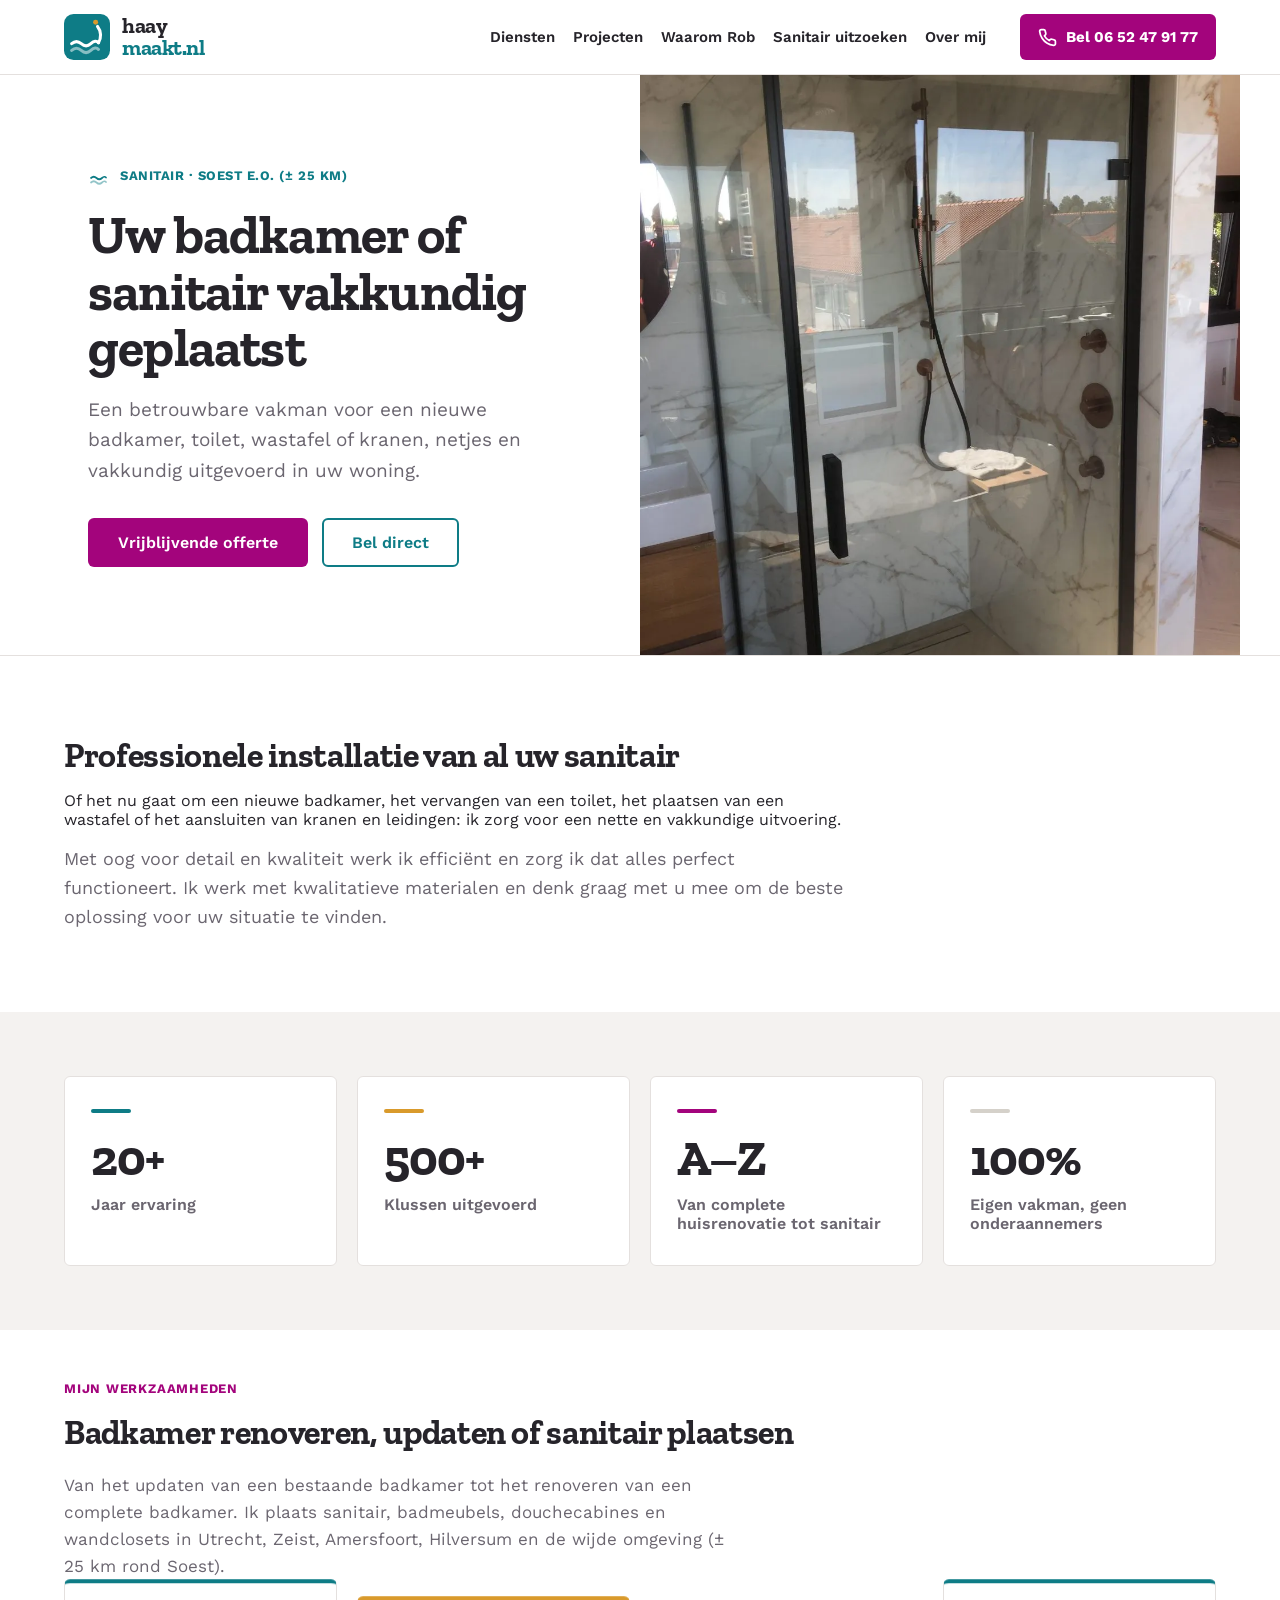
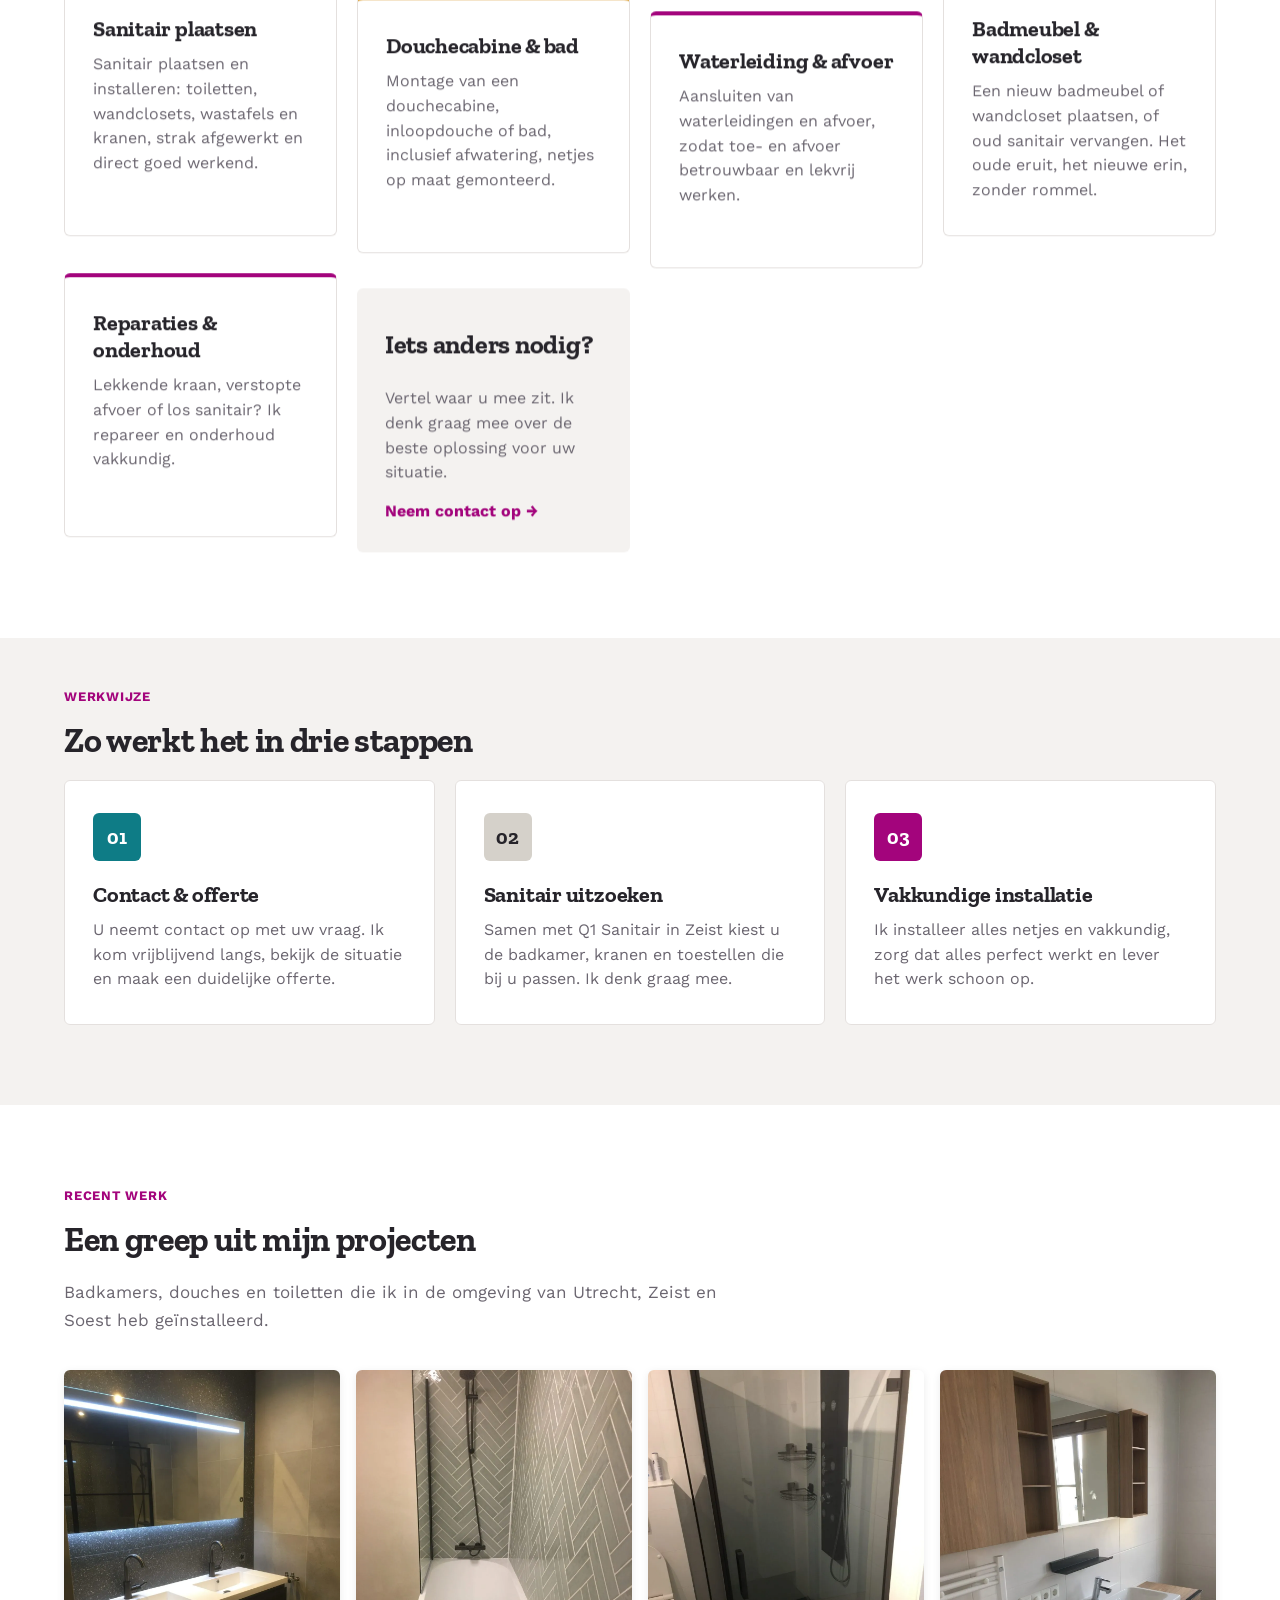
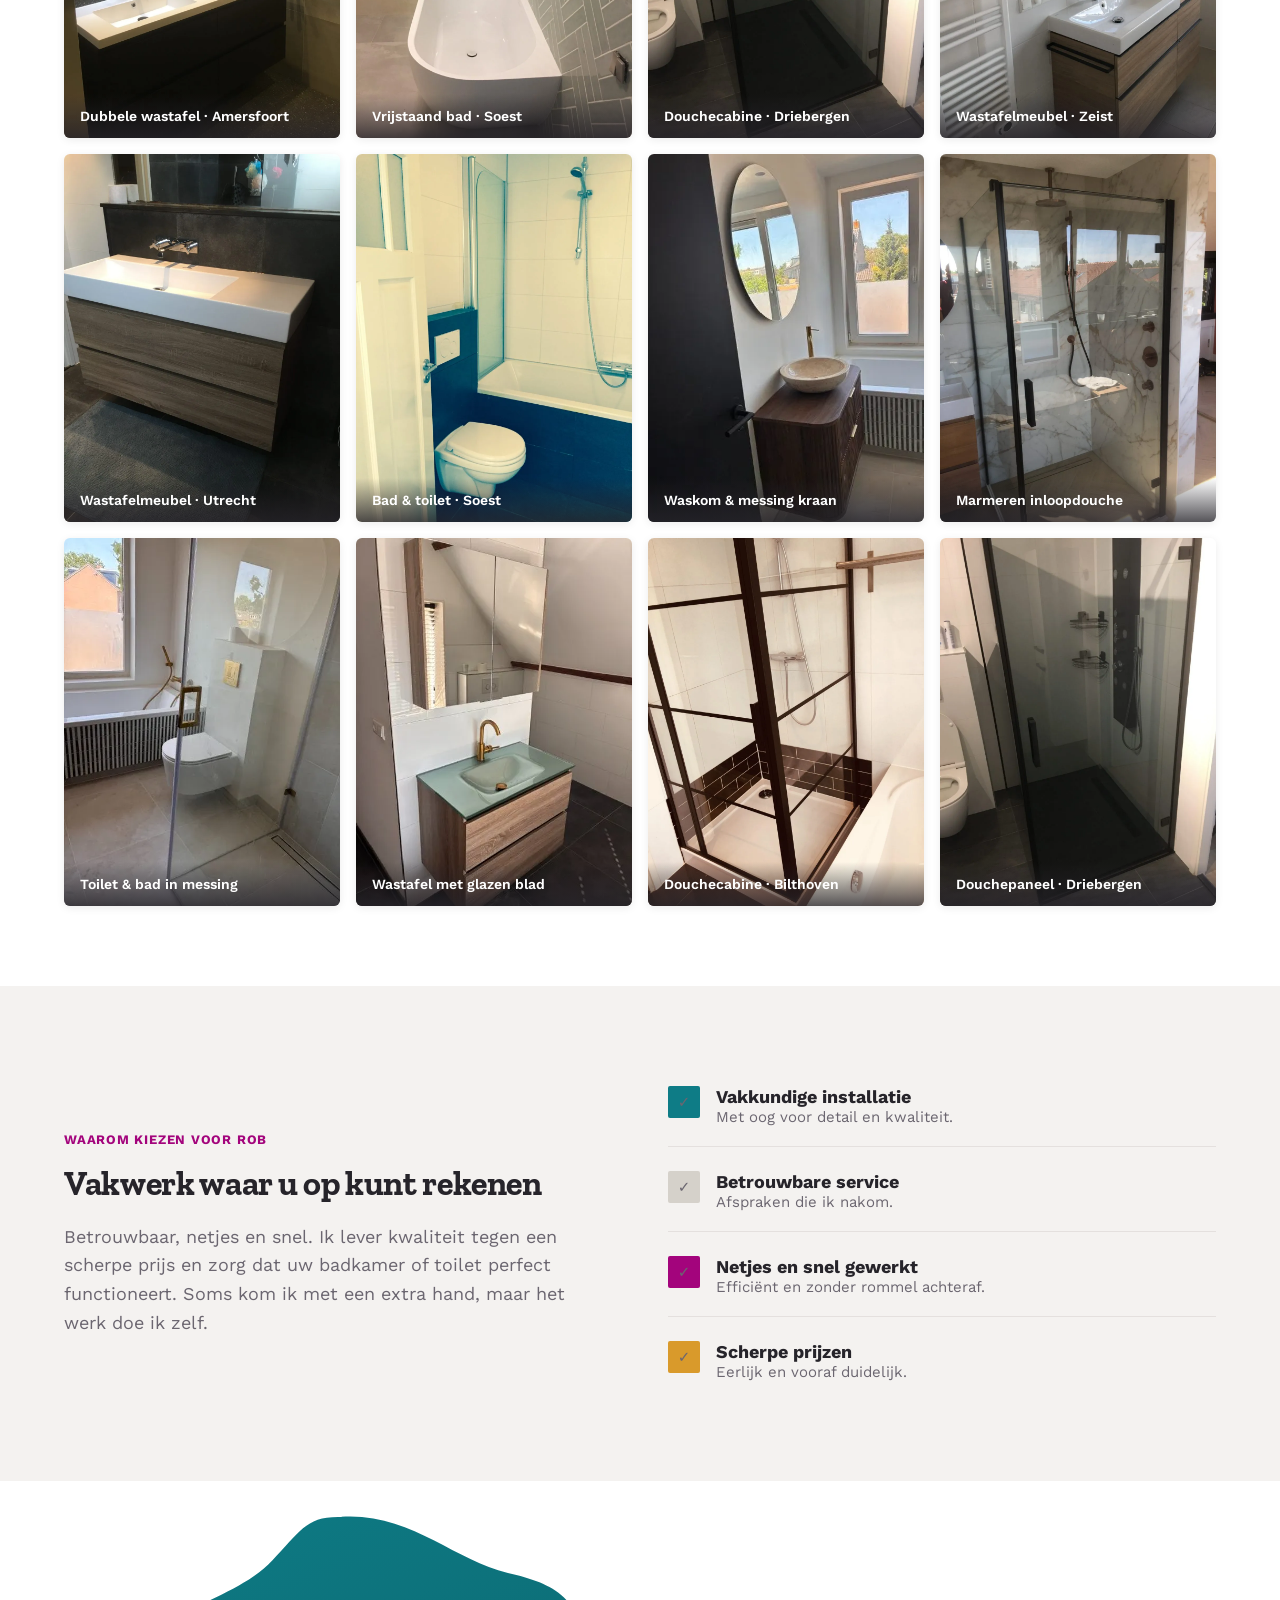
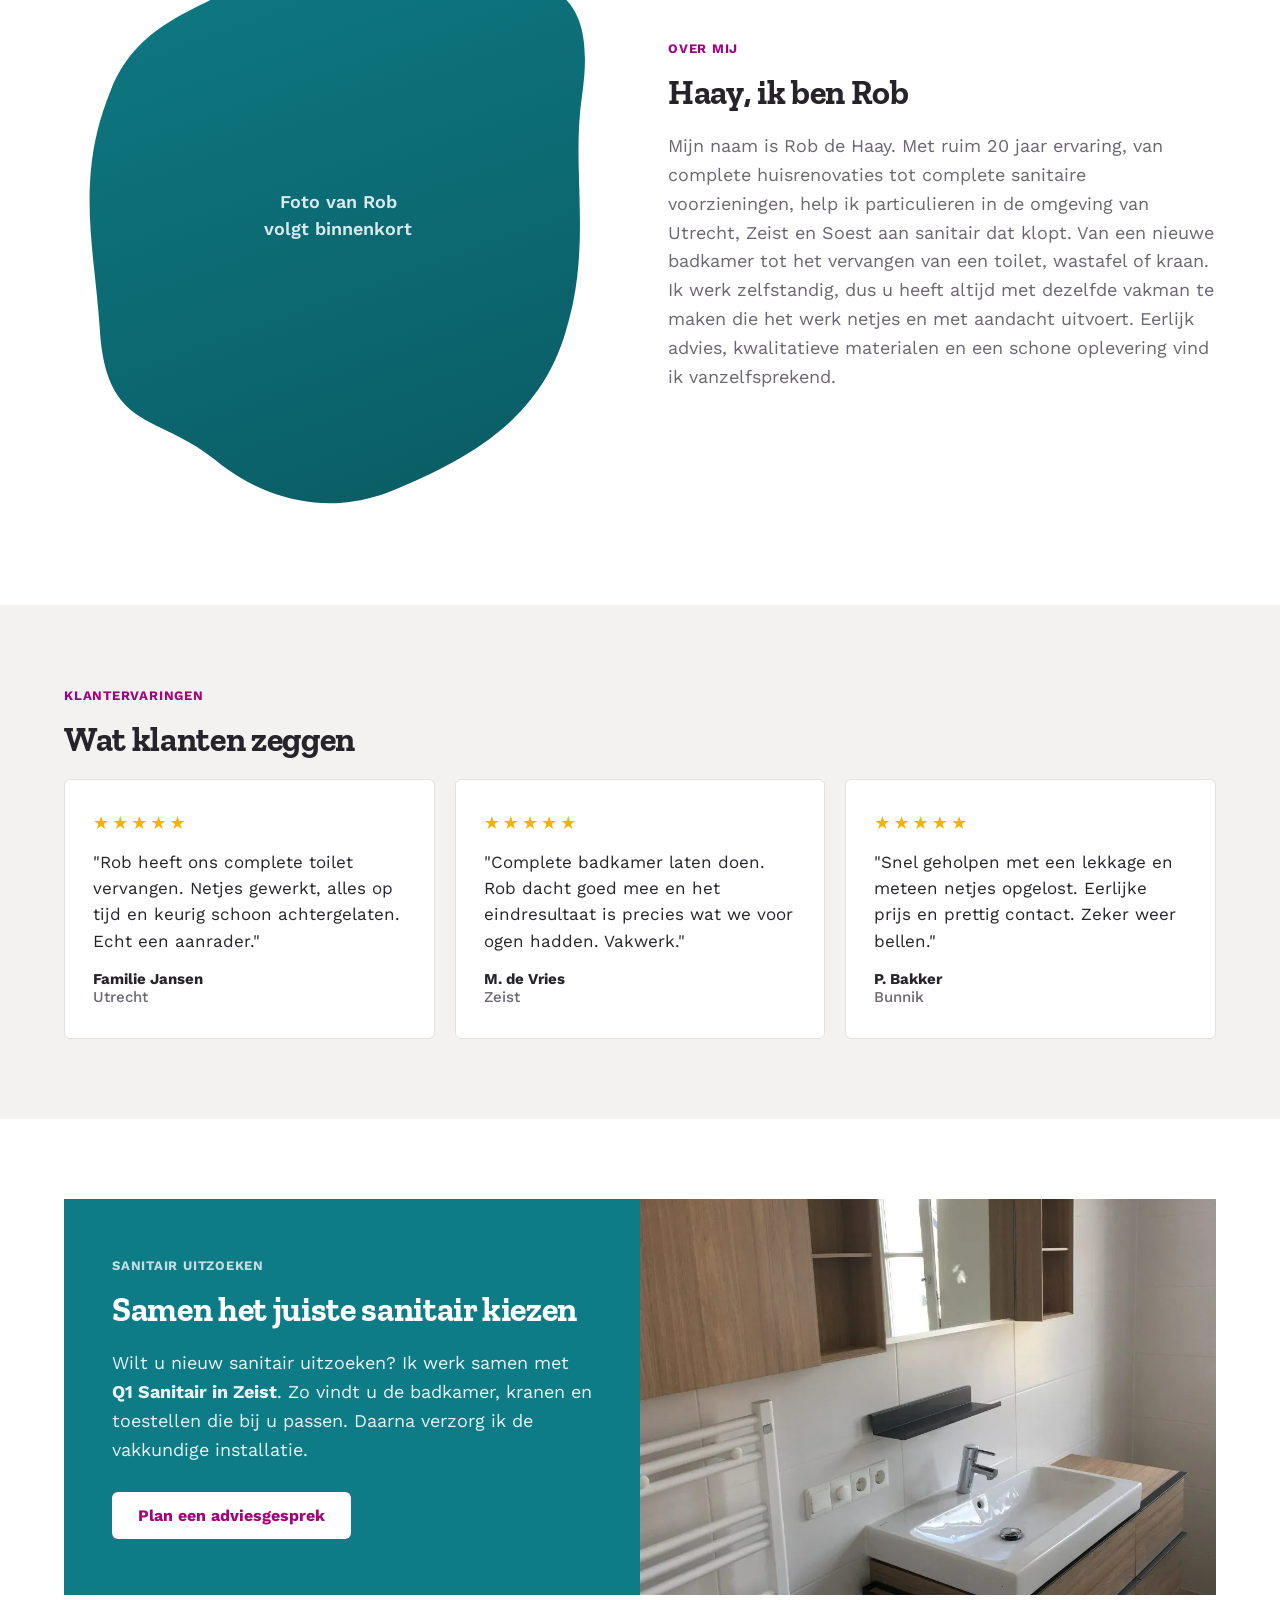
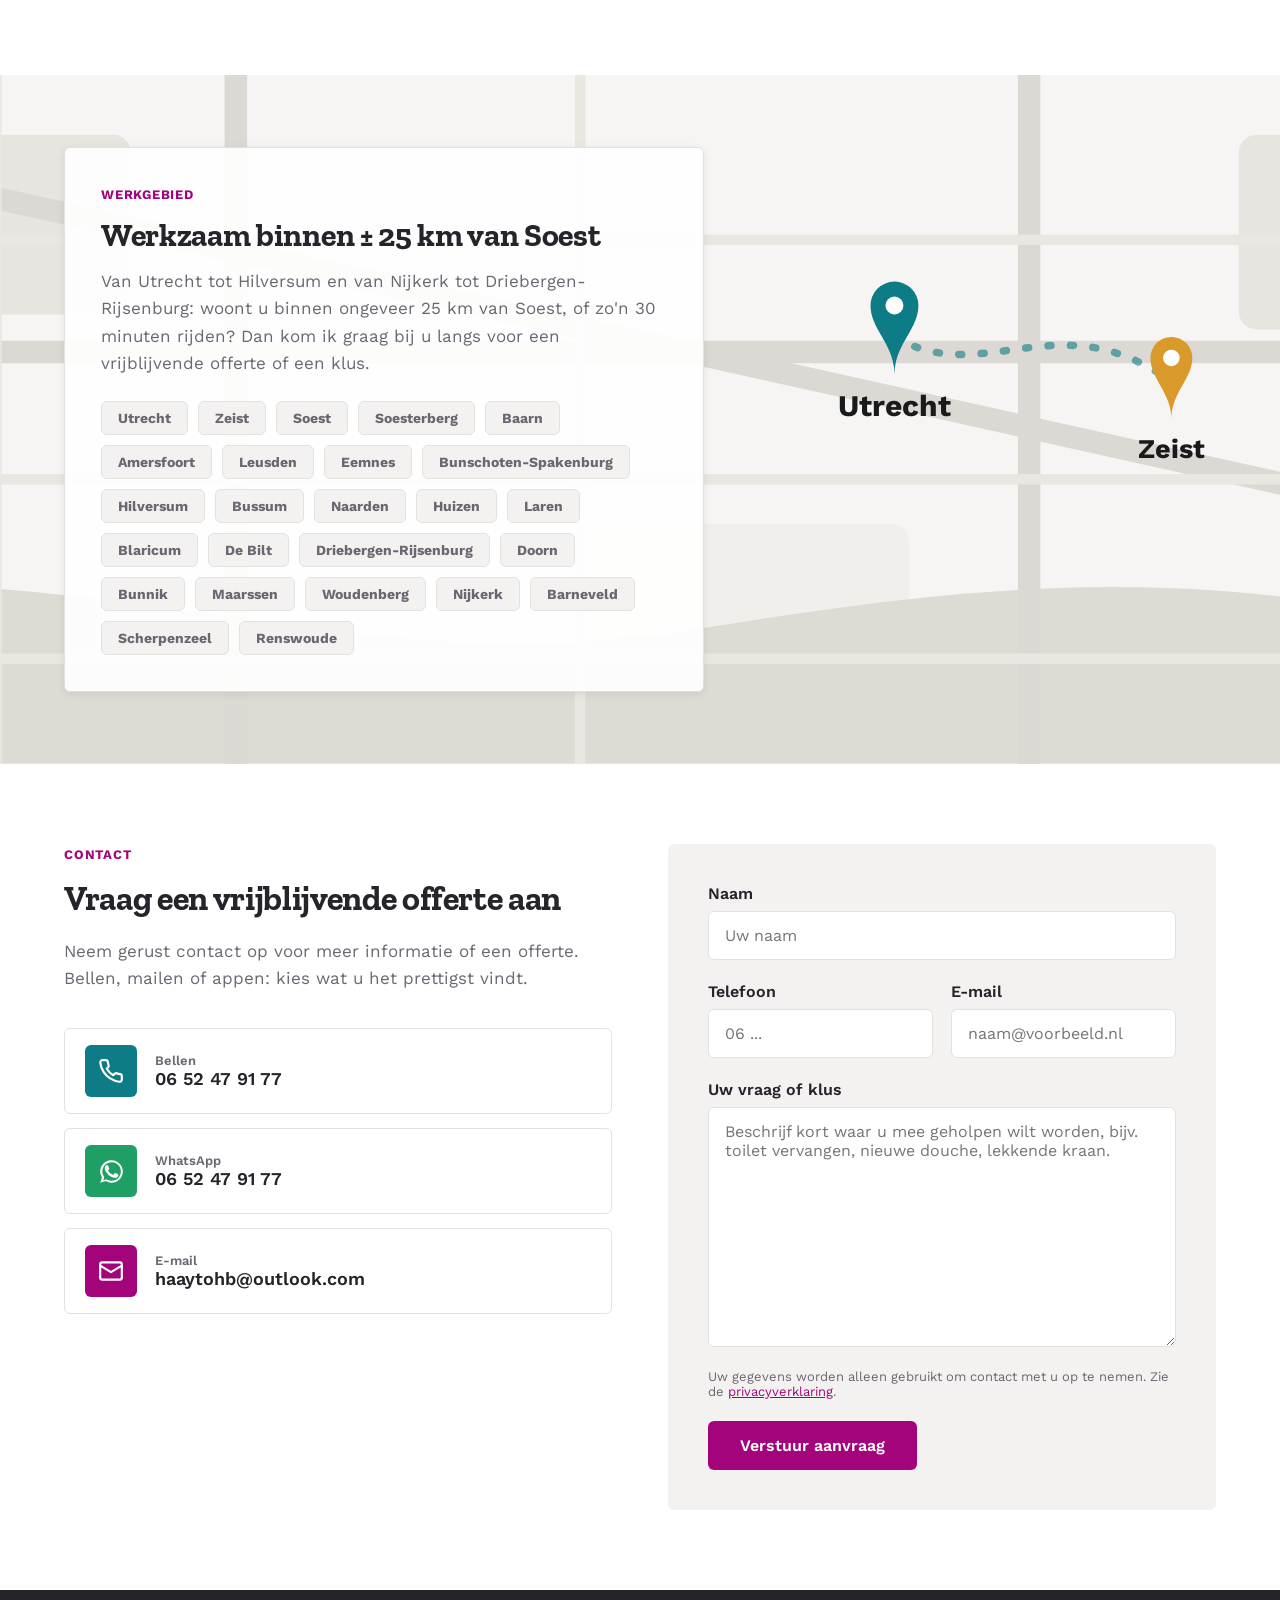
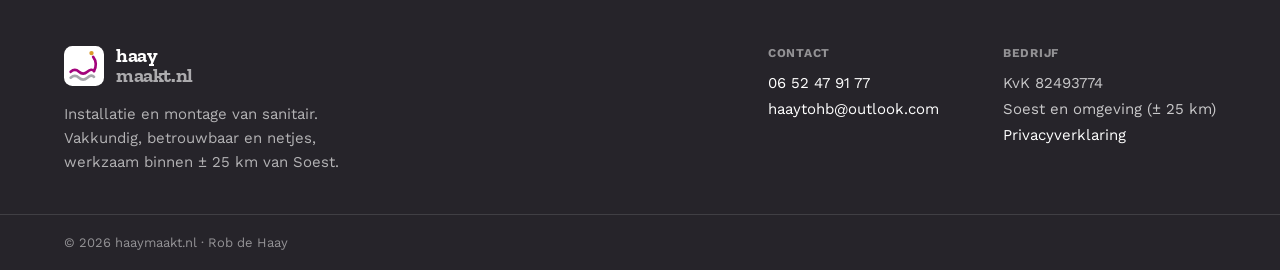
==== index.html @ 8cc9f9fe "Port review-stars animation and updated color assignments From Rob de Haay sanitairinstallatie (2).z" ====
<!doctype html>
<html lang="nl">
<head>
<meta charset="utf-8">
<meta name="viewport" content="width=device-width, initial-scale=1">
<title>Badkamer renoveren &amp; sanitair plaatsen in Utrecht, Zeist en Soest | haaymaakt.nl</title>
<meta name="description" content="Haay Maakt: Rob de Haay renoveert badkamers en plaatst sanitair binnen ± 25 km van Soest, Utrecht, Zeist, Amersfoort en omgeving. Eén ervaren vakman van opname tot oplevering. 20+ jaar ervaring, vrijblijvende offerte.">
<link rel="canonical" href="https://haaymaakt.nl/">
<meta name="theme-color" content="#0E7C86">

<link rel="icon" href="/favicon.svg" type="image/svg+xml">
<link rel="icon" href="/favicon-32.png" sizes="32x32" type="image/png">
<link rel="apple-touch-icon" href="/apple-touch-icon.png">
<link rel="manifest" href="/site.webmanifest">

<meta property="og:type" content="website">
<meta property="og:site_name" content="Haay Maakt">
<meta property="og:locale" content="nl_NL">
<meta property="og:url" content="https://haaymaakt.nl/">
<meta property="og:title" content="Haay Maakt | Rob de Haay Sanitairinstallatie">
<meta property="og:description" content="Haay Maakt: Rob de Haay renoveert badkamers en plaatst sanitair binnen ± 25 km van Soest. Eén ervaren vakman van opname tot oplevering.">
<meta property="og:image" content="https://haaymaakt.nl/images/og-image.jpg">
<meta property="og:image:width" content="1200">
<meta property="og:image:height" content="630">
<meta property="og:image:alt" content="Marmeren inloopdouche geplaatst door Rob de Haay in Zeist">
<meta name="twitter:card" content="summary_large_image">
<meta name="twitter:title" content="Haay Maakt | Rob de Haay Sanitairinstallatie">
<meta name="twitter:description" content="Haay Maakt: badkamers renoveren en sanitair plaatsen. Eén ervaren vakman, werkzaam binnen ± 25 km van Soest.">
<meta name="twitter:image" content="https://haaymaakt.nl/images/og-image.jpg">

<script type="application/ld+json">
{
  "@context": "https://schema.org",
  "@type": "Plumber",
  "name": "Haay Maakt",
  "alternateName": ["Rob de Haay Sanitairinstallatie", "haaymaakt.nl"],
  "description": "Haay Maakt is het sanitairbedrijf van Rob de Haay. Rob renoveert badkamers en toiletten en plaatst douches, badmeubels, wandclosets, kranen en leidingwerk. Van de eerste opname tot de oplevering heeft u één ervaren vakman als aanspreekpunt.",
  "url": "https://haaymaakt.nl/",
  "image": "https://haaymaakt.nl/images/og-image.jpg",
  "telephone": "+31652479177",
  "email": "haaytohb@outlook.com",
  "identifier": { "@type": "PropertyValue", "name": "KvK", "value": "82493774" },
  "founder": { "@type": "Person", "name": "Rob de Haay" },
  "areaServed": [
    { "@type": "City", "name": "Utrecht" },
    { "@type": "City", "name": "Zeist" },
    { "@type": "City", "name": "Soest" },
    { "@type": "City", "name": "Soesterberg" },
    { "@type": "City", "name": "Baarn" },
    { "@type": "City", "name": "Amersfoort" },
    { "@type": "City", "name": "Leusden" },
    { "@type": "City", "name": "Eemnes" },
    { "@type": "City", "name": "Bunschoten-Spakenburg" },
    { "@type": "City", "name": "Hilversum" },
    { "@type": "City", "name": "Bussum" },
    { "@type": "City", "name": "Naarden" },
    { "@type": "City", "name": "Huizen" },
    { "@type": "City", "name": "Laren" },
    { "@type": "City", "name": "Blaricum" },
    { "@type": "City", "name": "De Bilt" },
    { "@type": "City", "name": "Driebergen-Rijsenburg" },
    { "@type": "City", "name": "Doorn" },
    { "@type": "City", "name": "Bunnik" },
    { "@type": "City", "name": "Maarssen" },
    { "@type": "City", "name": "Woudenberg" },
    { "@type": "City", "name": "Nijkerk" },
    { "@type": "City", "name": "Barneveld" },
    { "@type": "City", "name": "Scherpenzeel" },
    { "@type": "City", "name": "Renswoude" }
  ],
  "knowsAbout": ["badkamer renoveren", "badkamer updaten", "sanitair plaatsen", "badmeubel", "douchecabine", "wandcloset"],
  "hasOfferCatalog": {
    "@type": "OfferCatalog",
    "name": "Diensten",
    "itemListElement": [
      { "@type": "Offer", "itemOffered": { "@type": "Service", "name": "Sanitair plaatsen", "description": "Sanitair plaatsen en installeren: toiletten, wandclosets, wastafels en kranen." } },
      { "@type": "Offer", "itemOffered": { "@type": "Service", "name": "Douchecabine & bad", "description": "Montage van een douchecabine, inloopdouche of bad, inclusief afwatering." } },
      { "@type": "Offer", "itemOffered": { "@type": "Service", "name": "Waterleiding & afvoer", "description": "Aansluiten van waterleidingen en afvoer." } },
      { "@type": "Offer", "itemOffered": { "@type": "Service", "name": "Badmeubel & wandcloset", "description": "Een nieuw badmeubel of wandcloset plaatsen, of oud sanitair vervangen." } },
      { "@type": "Offer", "itemOffered": { "@type": "Service", "name": "Reparaties & onderhoud", "description": "Lekkende kraan, verstopte afvoer of los sanitair repareren en onderhouden." } }
    ]
  }
}
</script>

<link rel="preconnect" href="https://fonts.googleapis.com">
<link rel="preconnect" href="https://fonts.gstatic.com" crossorigin>
<link href="https://fonts.googleapis.com/css2?family=Work+Sans:wght@400;500;600;700&family=Zilla+Slab:wght@500;600;700&display=swap" rel="stylesheet">
<link rel="stylesheet" href="/styles.css">
</head>
<body>
<a class="skip-link" href="#main">Direct naar inhoud</a>

<header class="site-header">
  <div class="row">
    <a href="#top" class="logo">
      <svg width="46" height="46" viewBox="0 0 48 48" fill="none" aria-hidden="true">
        <rect width="48" height="48" rx="10" fill="#0E7C86"/>
        <path d="M8 31 q 5 -4.5 10 0 t 10 0 q 5 -4.5 8 -1" stroke="#fff" stroke-width="3.2" fill="none" stroke-linecap="round"/>
        <path d="M8 38 q 5 -4.5 10 0 t 10 0 q 5 -4.5 8 -1" stroke="rgba(255,255,255,0.5)" stroke-width="3.2" fill="none" stroke-linecap="round"/>
        <path d="M36 30 C 39 25, 39 18, 35 13" stroke="#fff" stroke-width="3.2" fill="none" stroke-linecap="round"/>
        <circle cx="33" cy="8.5" r="2.6" fill="#D99A2B"/>
      </svg>
      <span class="wordmark"><span>haay</span><span class="accent">maakt.nl</span></span>
    </a>

    <nav class="main-nav" aria-label="Hoofdmenu">
      <a href="#diensten">Diensten</a>
      <a href="#projecten">Projecten</a>
      <a href="#waarom">Waarom Rob</a>
      <a href="#sanitair">Sanitair uitzoeken</a>
      <a href="#over">Over mij</a>
    </nav>

    <a href="tel:0652479177" class="btn btn-primary btn-call" aria-label="Bel 06 52 47 91 77">
      <svg width="19" height="19" viewBox="0 0 24 24" fill="none" stroke="currentColor" stroke-width="2.2" stroke-linecap="round" stroke-linejoin="round" aria-hidden="true"><path d="M22 16.92v3a2 2 0 0 1-2.18 2 19.79 19.79 0 0 1-8.63-3.07 19.5 19.5 0 0 1-6-6 19.79 19.79 0 0 1-3.07-8.67A2 2 0 0 1 4.11 2h3a2 2 0 0 1 2 1.72c.127.96.361 1.903.7 2.81a2 2 0 0 1-.45 2.11L8.09 9.91a16 16 0 0 0 6 6l1.27-1.27a2 2 0 0 1 2.11-.45c.907.339 1.85.573 2.81.7A2 2 0 0 1 22 16.92z"/></svg>
      <span class="call-full">Bel 06 52 47 91 77</span>
      <span class="call-tablet">06 52 47 91 77</span>
    </a>

    <button type="button" class="menu-toggle" aria-label="Menu" aria-expanded="false" aria-controls="mobile-nav">
      <span></span><span></span><span></span>
    </button>
  </div>

  <nav id="mobile-nav" class="mobile-nav" aria-label="Mobiel menu" hidden>
    <a href="#diensten">Diensten</a>
    <a href="#projecten">Projecten</a>
    <a href="#waarom">Waarom Rob</a>
    <a href="#sanitair">Sanitair uitzoeken</a>
    <a href="#over">Over mij</a>
    <a href="#contact" class="mobile-nav-cta">Vrijblijvend offerte aanvragen</a>
  </nav>
</header>

<main id="main">

  <section id="top" class="hero">
    <div class="hero-grid">
      <div class="hero-copy">
        <span class="eyebrow eyebrow-icon">
          <svg width="24" height="24" viewBox="0 0 48 48" fill="none" aria-hidden="true"><path d="M6 30 q 5.5 -5 11 0 t 11 0 q 5 -4.5 8 -1" stroke="currentColor" stroke-width="3.4" fill="none" stroke-linecap="round"/><path d="M6 39 q 5.5 -5 11 0 t 11 0 q 5 -4.5 8 -1" stroke="currentColor" stroke-width="3.4" fill="none" stroke-linecap="round" opacity="0.45"/></svg>
          Sanitair · Soest e.o. (± 25 km)
        </span>
        <h1>Uw badkamer of sanitair vakkundig geplaatst</h1>
        <p class="lead">Een betrouwbare vakman voor een nieuwe badkamer, toilet, wastafel of kranen, netjes en vakkundig uitgevoerd in uw woning.</p>
        <div class="btn-row">
          <a href="#contact" class="btn btn-primary">Vrijblijvende offerte</a>
          <a href="tel:0652479177" class="btn btn-outline-teal">Bel direct</a>
        </div>
      </div>
      <div class="hero-photo" role="img" aria-label="Marmeren inloopdouche met zitbank, geplaatst in Zeist"></div>
    </div>
  </section>

  <section class="intro">
    <div class="intro-inner">
      <h2>Professionele installatie van al uw sanitair</h2>
      <p>Of het nu gaat om een nieuwe badkamer, het vervangen van een toilet, het plaatsen van een wastafel of het aansluiten van kranen en leidingen: ik zorg voor een nette en vakkundige uitvoering.</p>
      <p class="muted">Met oog voor detail en kwaliteit werk ik efficiënt en zorg ik dat alles perfect functioneert. Ik werk met kwalitatieve materialen en denk graag met u mee om de beste oplossing voor uw situatie te vinden.</p>
    </div>
  </section>

  <section class="stats">
    <div class="stats-grid" id="cijfers-grid">
      <div class="stat-card"><div class="stat-bar bar-petrol"></div><div class="stat-figure">20+</div><div class="stat-label">Jaar ervaring</div></div>
      <div class="stat-card"><div class="stat-bar bar-ochre"></div><div class="stat-figure">500+</div><div class="stat-label">Klussen uitgevoerd</div></div>
      <div class="stat-card"><div class="stat-bar bar-magenta"></div><div class="stat-figure">A–Z</div><div class="stat-label">Van complete huisrenovatie tot sanitair</div></div>
      <div class="stat-card"><div class="stat-bar bar-soft"></div><div class="stat-figure">100%</div><div class="stat-label">Eigen vakman, geen onderaannemers</div></div>
    </div>
  </section>

  <section id="diensten" class="services">
    <span class="eyebrow">Mijn werkzaamheden</span>
    <h2>Badkamer renoveren, updaten of sanitair plaatsen</h2>
    <p class="section-intro">Van het updaten van een bestaande badkamer tot het renoveren van een complete badkamer. Ik plaats sanitair, badmeubels, douchecabines en wandclosets in Utrecht, Zeist, Amersfoort, Hilversum en de wijde omgeving (± 25 km rond Soest).</p>
    <div class="card-grid" id="diensten-grid">
      <article class="service-card card-purple">
        <h3>Sanitair plaatsen</h3>
        <p>Sanitair plaatsen en installeren: toiletten, wandclosets, wastafels en kranen, strak afgewerkt en direct goed werkend.</p>
      </article>
      <article class="service-card card-pink">
        <h3>Douchecabine &amp; bad</h3>
        <p>Montage van een douchecabine, inloopdouche of bad, inclusief afwatering, netjes op maat gemonteerd.</p>
      </article>
      <article class="service-card card-red">
        <h3>Waterleiding &amp; afvoer</h3>
        <p>Aansluiten van waterleidingen en afvoer, zodat toe- en afvoer betrouwbaar en lekvrij werken.</p>
      </article>
      <article class="service-card card-purple">
        <h3>Badmeubel &amp; wandcloset</h3>
        <p>Een nieuw badmeubel of wandcloset plaatsen, of oud sanitair vervangen. Het oude eruit, het nieuwe erin, zonder rommel.</p>
      </article>
      <article class="service-card card-red">
        <h3>Reparaties &amp; onderhoud</h3>
        <p>Lekkende kraan, verstopte afvoer of los sanitair? Ik repareer en onderhoud vakkundig.</p>
      </article>
      <div class="service-card service-card-cta">
        <h3>Iets anders nodig?</h3>
        <p>Vertel waar u mee zit. Ik denk graag mee over de beste oplossing voor uw situatie.</p>
        <a href="#contact" class="arrow-link">Neem contact op →</a>
      </div>
    </div>
  </section>

  <section id="werkwijze" class="process">
    <div class="process-inner">
      <span class="eyebrow">Werkwijze</span>
      <h2>Zo werkt het in drie stappen</h2>
      <div class="card-grid" id="werkwijze-grid">
        <div class="process-card">
          <span class="step-number step-purple">01</span>
          <h3>Contact &amp; offerte</h3>
          <p>U neemt contact op met uw vraag. Ik kom vrijblijvend langs, bekijk de situatie en maak een duidelijke offerte.</p>
        </div>
        <div class="process-card">
          <span class="step-number step-pink">02</span>
          <h3>Sanitair uitzoeken</h3>
          <p>Samen met Q1 Sanitair in Zeist kiest u de badkamer, kranen en toestellen die bij u passen. Ik denk graag mee.</p>
        </div>
        <div class="process-card">
          <span class="step-number step-red">03</span>
          <h3>Vakkundige installatie</h3>
          <p>Ik installeer alles netjes en vakkundig, zorg dat alles perfect werkt en lever het werk schoon op.</p>
        </div>
      </div>
    </div>
  </section>

  <section id="projecten" class="gallery">
    <div class="gallery-inner">
      <span class="eyebrow">Recent werk</span>
      <h2>Een greep uit mijn projecten</h2>
      <p class="section-intro">Badkamers, douches en toiletten die ik in de omgeving van Utrecht, Zeist en Soest heb geïnstalleerd.</p>
      <div class="gallery-grid">
        <figure>
          <picture>
            <source type="image/webp" srcset="/images/werk-amersfoort.webp">
            <img src="/images/werk-amersfoort.jpg" width="1050" height="1400" alt="Dubbele wastafel met zwart meubel, Amersfoort" loading="lazy">
          </picture>
          <figcaption>Dubbele wastafel · Amersfoort</figcaption>
        </figure>
        <figure>
          <picture>
            <source type="image/webp" srcset="/images/werk-bad-soest.webp">
            <img src="/images/werk-bad-soest.jpg" width="1050" height="1400" alt="Vrijstaand bad met visgraat-tegels, Soest" loading="lazy">
          </picture>
          <figcaption>Vrijstaand bad · Soest</figcaption>
        </figure>
        <figure>
          <picture>
            <source type="image/webp" srcset="/images/werk-cabine-driebergen.webp">
            <img src="/images/werk-cabine-driebergen.jpg" width="1050" height="1400" alt="Inloopdouche met zwart glas, Driebergen" loading="lazy">
          </picture>
          <figcaption>Douchecabine · Driebergen</figcaption>
        </figure>
        <figure>
          <picture>
            <source type="image/webp" srcset="/images/werk-zeist.webp">
            <img src="/images/werk-zeist.jpg" width="1050" height="1400" alt="Wastafelmeubel met spiegelkast, Zeist" loading="lazy">
          </picture>
          <figcaption>Wastafelmeubel · Zeist</figcaption>
        </figure>
        <figure>
          <picture>
            <source type="image/webp" srcset="/images/werk-badmeubel-utrecht.webp">
            <img src="/images/werk-badmeubel-utrecht.jpg" width="1050" height="1400" alt="Wastafelmeubel met houtlook, Utrecht" loading="lazy">
          </picture>
          <figcaption>Wastafelmeubel · Utrecht</figcaption>
        </figure>
        <figure>
          <picture>
            <source type="image/webp" srcset="/images/werk-badkamer-soest.webp">
            <img src="/images/werk-badkamer-soest.jpg" width="1050" height="1400" alt="Bad met douche en zwevend toilet, Soest" loading="lazy">
          </picture>
          <figcaption>Bad &amp; toilet · Soest</figcaption>
        </figure>
        <figure>
          <picture>
            <source type="image/webp" srcset="/images/n-9519.webp">
            <img src="/images/n-9519.jpg" width="480" height="640" alt="Toiletmeubel met natuurstenen waskom en messing kraan" loading="lazy">
          </picture>
          <figcaption>Waskom &amp; messing kraan</figcaption>
        </figure>
        <figure>
          <picture>
            <source type="image/webp" srcset="/images/n-douche-zeist.webp">
            <img src="/images/n-douche-zeist.jpg" width="1050" height="1400" alt="Marmeren inloopdouche met zitbank" loading="lazy">
          </picture>
          <figcaption>Marmeren inloopdouche</figcaption>
        </figure>
        <figure>
          <picture>
            <source type="image/webp" srcset="/images/n-9518.webp">
            <img src="/images/n-9518.jpg" width="480" height="640" alt="Zwevend toilet en bad met messing kranen" loading="lazy">
          </picture>
          <figcaption>Toilet &amp; bad in messing</figcaption>
        </figure>
        <figure>
          <picture>
            <source type="image/webp" srcset="/images/n-9530.webp">
            <img src="/images/n-9530.jpg" width="480" height="640" alt="Wastafelmeubel met glazen blad en messing kraan" loading="lazy">
          </picture>
          <figcaption>Wastafel met glazen blad</figcaption>
        </figure>
        <figure>
          <picture>
            <source type="image/webp" srcset="/images/n-bilthoven.webp">
            <img src="/images/n-bilthoven.jpg" width="1050" height="1400" alt="Douchecabine met zwarte profielen, Bilthoven" loading="lazy">
          </picture>
          <figcaption>Douchecabine · Bilthoven</figcaption>
        </figure>
        <figure>
          <picture>
            <source type="image/webp" srcset="/images/n-cabine-driebergen2.webp">
            <img src="/images/n-cabine-driebergen2.jpg" width="1050" height="1400" alt="Douchecabine met zwart doucheparaneel" loading="lazy">
          </picture>
          <figcaption>Douchepaneel · Driebergen</figcaption>
        </figure>
      </div>
    </div>
  </section>

  <section id="waarom" class="why">
    <div class="why-grid">
      <div>
        <span class="eyebrow">Waarom kiezen voor Rob</span>
        <h2>Vakwerk waar u op kunt rekenen</h2>
        <p class="lead">Betrouwbaar, netjes en snel. Ik lever kwaliteit tegen een scherpe prijs en zorg dat uw badkamer of toilet perfect functioneert. Soms kom ik met een extra hand, maar het werk doe ik zelf.</p>
      </div>
      <ul class="check-list" id="waarom-lijst">
        <li><span class="check check-purple">✓</span><div><strong>Vakkundige installatie</strong><span>Met oog voor detail en kwaliteit.</span></div></li>
        <li><span class="check check-pink">✓</span><div><strong>Betrouwbare service</strong><span>Afspraken die ik nakom.</span></div></li>
        <li><span class="check check-red">✓</span><div><strong>Netjes en snel gewerkt</strong><span>Efficiënt en zonder rommel achteraf.</span></div></li>
        <li><span class="check check-yellow">✓</span><div><strong>Scherpe prijzen</strong><span>Eerlijk en vooraf duidelijk.</span></div></li>
      </ul>
    </div>
  </section>

  <section id="over" class="about">
    <svg width="0" height="0" aria-hidden="true" style="position:absolute">
      <defs><clipPath id="watervlek" clipPathUnits="objectBoundingBox"><path d="M0.50,0.02 C0.63,0.01 0.71,0.09 0.81,0.11 C0.91,0.13 0.97,0.16 0.945,0.31 C0.925,0.43 0.965,0.55 0.915,0.69 C0.865,0.84 0.72,0.90 0.60,0.945 C0.49,0.985 0.37,0.965 0.275,0.895 C0.17,0.82 0.075,0.85 0.065,0.68 C0.055,0.55 0.02,0.44 0.085,0.30 C0.145,0.165 0.30,0.165 0.38,0.09 C0.43,0.045 0.44,0.02 0.50,0.02 Z"/></clipPath></defs>
    </svg>
    <div class="about-photo" role="img" aria-label="Foto van Rob de Haay volgt">
      <span>Foto van Rob<br>volgt binnenkort</span>
    </div>
    <div>
      <span class="eyebrow">Over mij</span>
      <h2 id="over-titel"><span id="haay-woord">Haay</span>, ik ben Rob</h2>
      <p class="lead">Mijn naam is Rob de Haay. Met ruim 20 jaar ervaring, van complete huisrenovaties tot complete sanitaire voorzieningen, help ik particulieren in de omgeving van Utrecht, Zeist en Soest aan sanitair dat klopt. Van een nieuwe badkamer tot het vervangen van een toilet, wastafel of kraan.</p>
      <p class="muted">Ik werk zelfstandig, dus u heeft altijd met dezelfde vakman te maken die het werk netjes en met aandacht uitvoert. Eerlijk advies, kwalitatieve materialen en een schone oplevering vind ik vanzelfsprekend.</p>
    </div>
  </section>

  <section id="reviews" class="reviews">
    <div class="reviews-inner">
      <span class="eyebrow">Klantervaringen</span>
      <h2>Wat klanten zeggen</h2>
      <div class="card-grid">
        <blockquote class="review-card">
          <div class="stars" aria-hidden="true" data-sterren="1"><span>★</span><span>★</span><span>★</span><span>★</span><span>★</span></div>
          <p>"Rob heeft ons complete toilet vervangen. Netjes gewerkt, alles op tijd en keurig schoon achtergelaten. Echt een aanrader."</p>
          <footer><strong>Familie Jansen</strong><span>Utrecht</span></footer>
        </blockquote>
        <blockquote class="review-card">
          <div class="stars" aria-hidden="true" data-sterren="1"><span>★</span><span>★</span><span>★</span><span>★</span><span>★</span></div>
          <p>"Complete badkamer laten doen. Rob dacht goed mee en het eindresultaat is precies wat we voor ogen hadden. Vakwerk."</p>
          <footer><strong>M. de Vries</strong><span>Zeist</span></footer>
        </blockquote>
        <blockquote class="review-card">
          <div class="stars" aria-hidden="true" data-sterren="1"><span>★</span><span>★</span><span>★</span><span>★</span><span>★</span></div>
          <p>"Snel geholpen met een lekkage en meteen netjes opgelost. Eerlijke prijs en prettig contact. Zeker weer bellen."</p>
          <footer><strong>P. Bakker</strong><span>Bunnik</span></footer>
        </blockquote>
      </div>
    </div>
  </section>

  <section id="sanitair" class="partner">
    <div class="partner-grid">
      <div class="partner-copy">
        <span class="eyebrow eyebrow-on-dark">Sanitair uitzoeken</span>
        <h2>Samen het juiste sanitair kiezen</h2>
        <p>Wilt u nieuw sanitair uitzoeken? Ik werk samen met <strong>Q1 Sanitair in Zeist</strong>. Zo vindt u de badkamer, kranen en toestellen die bij u passen. Daarna verzorg ik de vakkundige installatie.</p>
        <a href="#contact" class="btn btn-on-dark">Plan een adviesgesprek</a>
      </div>
      <div class="partner-photo" role="img" aria-label="Wastafelmeubel geplaatst in Zeist"></div>
    </div>
  </section>

  <section class="area">
    <svg class="area-map" viewBox="0 0 1200 460" preserveAspectRatio="xMidYMid slice" aria-hidden="true">
      <rect width="1200" height="460" fill="#f6f5f3"/>
      <rect x="70" y="40" width="190" height="120" rx="12" fill="#e8e5e0"/>
      <rect x="1000" y="40" width="200" height="130" rx="12" fill="#e8e5e0"/>
      <rect x="560" y="300" width="220" height="150" rx="12" fill="#f1efec"/>
      <path d="M-20 350 C 220 310, 400 410, 640 370 S 1010 330, 1240 390 L1240 460 L-20 460 Z" fill="#dedad4"/>
      <g stroke="#dcd8d3" stroke-width="15" fill="none" stroke-linecap="round">
        <path d="M-20 185 H1240"/><path d="M330 -20 V480"/><path d="M860 -20 V480"/><path d="M-20 40 L1240 320"/>
      </g>
      <g stroke="#eae7e2" stroke-width="7" fill="none" stroke-linecap="round">
        <path d="M-20 110 H1240"/><path d="M-20 270 H1240"/><path d="M170 -20 V480"/><path d="M560 -20 V480"/><path d="M1050 -20 V480"/><path d="M-20 390 H1240"/>
      </g>
      <path d="M770 175 C 830 210, 880 150, 955 205" stroke="#0E7C86" stroke-width="5" fill="none" stroke-linecap="round" stroke-dasharray="2 13" opacity="0.6"/>
      <g>
        <path d="M770 200 c 0 -20 -16 -30 -16 -46 a 16 16 0 0 1 32 0 c 0 16 -16 26 -16 46 z" fill="#0E7C86"/>
        <circle cx="770" cy="154" r="6" fill="#fff"/>
        <text x="770" y="228" text-anchor="middle" font-size="20" font-weight="700" fill="#1a1a1a">Utrecht</text>
      </g>
      <g>
        <path d="M955 230 c 0 -18 -14 -27 -14 -41 a 14 14 0 0 1 28 0 c 0 14 -14 23 -14 41 z" fill="#D99A2B"/>
        <circle cx="955" cy="189" r="5.5" fill="#fff"/>
        <text x="955" y="256" text-anchor="middle" font-size="18" font-weight="700" fill="#1a1a1a">Zeist</text>
      </g>
    </svg>
    <div class="area-card-wrap">
      <div class="area-card">
        <span class="eyebrow">Werkgebied</span>
        <h2>Werkzaam binnen ± 25 km van Soest</h2>
        <p>Van Utrecht tot Hilversum en van Nijkerk tot Driebergen-Rijsenburg: woont u binnen ongeveer 25 km van Soest, of zo'n 30 minuten rijden? Dan kom ik graag bij u langs voor een vrijblijvende offerte of een klus.</p>
        <div class="chip-row">
          <span class="chip">Utrecht</span>
          <span class="chip">Zeist</span>
          <span class="chip">Soest</span>
          <span class="chip">Soesterberg</span>
          <span class="chip">Baarn</span>
          <span class="chip">Amersfoort</span>
          <span class="chip">Leusden</span>
          <span class="chip">Eemnes</span>
          <span class="chip">Bunschoten-Spakenburg</span>
          <span class="chip">Hilversum</span>
          <span class="chip">Bussum</span>
          <span class="chip">Naarden</span>
          <span class="chip">Huizen</span>
          <span class="chip">Laren</span>
          <span class="chip">Blaricum</span>
          <span class="chip">De Bilt</span>
          <span class="chip">Driebergen-Rijsenburg</span>
          <span class="chip">Doorn</span>
          <span class="chip">Bunnik</span>
          <span class="chip">Maarssen</span>
          <span class="chip">Woudenberg</span>
          <span class="chip">Nijkerk</span>
          <span class="chip">Barneveld</span>
          <span class="chip">Scherpenzeel</span>
          <span class="chip">Renswoude</span>
        </div>
      </div>
    </div>
  </section>

  <section id="contact" class="contact">
    <div>
      <span class="eyebrow">Contact</span>
      <h2>Vraag een vrijblijvende offerte aan</h2>
      <p class="section-intro">Neem gerust contact op voor meer informatie of een offerte. Bellen, mailen of appen: kies wat u het prettigst vindt.</p>
      <div class="contact-rows">
        <a href="tel:0652479177" class="contact-row">
          <span class="contact-icon icon-purple"><svg width="26" height="26" viewBox="0 0 24 24" fill="none" stroke="currentColor" stroke-width="2" stroke-linecap="round" stroke-linejoin="round" aria-hidden="true"><path d="M22 16.92v3a2 2 0 0 1-2.18 2 19.79 19.79 0 0 1-8.63-3.07 19.5 19.5 0 0 1-6-6 19.79 19.79 0 0 1-3.07-8.67A2 2 0 0 1 4.11 2h3a2 2 0 0 1 2 1.72c.13.96.36 1.9.7 2.81a2 2 0 0 1-.45 2.11L8.09 9.91a16 16 0 0 0 6 6l1.27-1.27a2 2 0 0 1 2.11-.45c.9.34 1.85.57 2.81.7A2 2 0 0 1 22 16.92z"/></svg></span>
          <span><span class="contact-label">Bellen</span><span class="contact-value">06 52 47 91 77</span></span>
        </a>
        <a href="https://wa.me/31652479177" class="contact-row">
          <span class="contact-icon icon-success"><svg width="27" height="27" viewBox="0 0 24 24" fill="currentColor" aria-hidden="true"><path d="M17.5 14.4c-.3-.15-1.77-.87-2.04-.97-.27-.1-.47-.15-.67.15-.2.3-.77.97-.94 1.17-.17.2-.35.22-.65.07-.3-.15-1.26-.46-2.4-1.48-.89-.79-1.49-1.77-1.66-2.07-.17-.3-.02-.46.13-.61.13-.13.3-.35.45-.52.15-.17.2-.3.3-.5.1-.2.05-.37-.02-.52-.07-.15-.67-1.62-.92-2.22-.24-.58-.49-.5-.67-.51h-.57c-.2 0-.52.07-.8.37-.27.3-1.04 1.02-1.04 2.49 0 1.47 1.07 2.89 1.22 3.09.15.2 2.1 3.2 5.08 4.49.71.31 1.26.49 1.69.62.71.23 1.36.2 1.87.12.57-.09 1.77-.72 2.02-1.42.25-.7.25-1.3.17-1.42-.07-.13-.27-.2-.57-.35zM12 2a10 10 0 0 0-8.5 15.3L2 22l4.8-1.5A10 10 0 1 0 12 2zm0 18.2a8.2 8.2 0 0 1-4.2-1.15l-.3-.18-2.85.9.9-2.78-.2-.31A8.2 8.2 0 1 1 12 20.2z"/></svg></span>
          <span><span class="contact-label">WhatsApp</span><span class="contact-value">06 52 47 91 77</span></span>
        </a>
        <a href="mailto:haaytohb@outlook.com" class="contact-row">
          <span class="contact-icon icon-red"><svg width="26" height="26" viewBox="0 0 24 24" fill="none" stroke="currentColor" stroke-width="2" stroke-linecap="round" stroke-linejoin="round" aria-hidden="true"><rect x="2" y="4" width="20" height="16" rx="2"/><path d="m22 7-10 6L2 7"/></svg></span>
          <span><span class="contact-label">E-mail</span><span class="contact-value">haaytohb@outlook.com</span></span>
        </a>
      </div>
    </div>

    <div class="contact-panel">
      <div class="thank-you" hidden>
        <span class="check-badge">✓</span>
        <h3>Bedankt voor uw bericht</h3>
        <p>Ik neem zo snel mogelijk contact met u op voor een vrijblijvende offerte.</p>
      </div>
      <form id="contact-form" novalidate>
        <label class="field">
          <span>Naam</span>
          <input type="text" name="Naam" placeholder="Uw naam" required autocomplete="name">
        </label>
        <div class="field-row">
          <label class="field">
            <span>Telefoon</span>
            <input type="tel" name="Telefoon" placeholder="06 ..." autocomplete="tel">
          </label>
          <label class="field">
            <span>E-mail</span>
            <input type="email" name="email" placeholder="naam@voorbeeld.nl" autocomplete="email">
          </label>
        </div>
        <label class="field">
          <span>Uw vraag of klus</span>
          <textarea name="Bericht" rows="6" placeholder="Beschrijf kort waar u mee geholpen wilt worden, bijv. toilet vervangen, nieuwe douche, lekkende kraan."></textarea>
        </label>
        <input type="text" name="_honey" tabindex="-1" autocomplete="off" aria-hidden="true" class="honeypot">
        <p class="form-error" hidden></p>
        <p class="form-privacy">Uw gegevens worden alleen gebruikt om contact met u op te nemen. Zie de <a href="/privacy.html">privacyverklaring</a>.</p>
        <button type="submit" class="btn btn-primary btn-lg">Verstuur aanvraag</button>
      </form>
    </div>
  </section>

</main>

<footer class="site-footer">
  <div class="footer-inner">
    <div class="footer-brand">
      <div class="logo">
        <svg width="40" height="40" viewBox="0 0 48 48" fill="none" aria-hidden="true">
          <rect width="48" height="48" rx="10" fill="#fff"/>
          <path d="M8 31 q 5 -4.5 10 0 t 10 0 q 5 -4.5 8 -1" stroke="#A3047C" stroke-width="3.2" fill="none" stroke-linecap="round"/>
          <path d="M8 38 q 5 -4.5 10 0 t 10 0 q 5 -4.5 8 -1" stroke="rgba(58,58,68,0.45)" stroke-width="3.2" fill="none" stroke-linecap="round"/>
          <path d="M36 30 C 39 25, 39 18, 35 13" stroke="#A3047C" stroke-width="3.2" fill="none" stroke-linecap="round"/>
          <circle cx="33" cy="8.5" r="2.6" fill="#D99A2B"/>
        </svg>
        <span class="wordmark"><span>haay</span><span class="accent-footer">maakt.nl</span></span>
      </div>
      <p>Installatie en montage van sanitair. Vakkundig, betrouwbaar en netjes, werkzaam binnen ± 25 km van Soest.</p>
    </div>
    <div class="footer-cols">
      <div>
        <div class="footer-heading">Contact</div>
        <a href="tel:0652479177">06 52 47 91 77</a>
        <a href="mailto:haaytohb@outlook.com">haaytohb@outlook.com</a>
      </div>
      <div>
        <div class="footer-heading">Bedrijf</div>
        <span>KvK 82493774</span>
        <span>Soest en omgeving (± 25 km)</span>
        <a href="/privacy.html">Privacyverklaring</a>
      </div>
    </div>
  </div>
  <div class="footer-bar"><span id="footer-year">© 2026 haaymaakt.nl · Rob de Haay</span></div>
</footer>

<script data-goatcounter="https://haaymaakt.goatcounter.com/count" async src="//gc.zgo.at/count.js"></script>
<script src="/script.js"></script>
</body>
</html>
---- styles.css ----
:root {
  --color-primary: #A3047C;
  --color-primary-dark: #7D0066;
  --color-petrol: #0E7C86;
  --color-ochre: #D99A2B;
  --color-soft: #D5D1CA;
  --color-success: #1f9f63;
  --color-star: #f5b301;
  --color-text: #26242A;
  --color-text-muted: #6B6670;
  --color-surface: #f4f2f0;
  --color-surface-map: #f6f5f3;
  --color-surface-dark: #26242A;
  --color-border: #e4e0de;
  --color-bg: #ffffff;
  --shadow-card: 0 2px 8px rgba(0, 0, 0, 0.08);
  --radius-sm: 2px;
  --radius-md: 6px;
  --radius-lg: 10px;
  --font-body: "Work Sans", system-ui, -apple-system, "Segoe UI", sans-serif;
  --font-display: "Zilla Slab", Georgia, serif;
  --content-max: 1200px;
  --focus-ring: 0 0 0 3px rgba(163, 4, 124, 0.3);
  color-scheme: light;
}

* { box-sizing: border-box; }
[hidden] { display: none !important; }

@keyframes haay-drop-in {
  0% { transform: translateY(-160px); opacity: 0; }
  60% { opacity: 1; }
  100% { transform: translateY(0); opacity: 1; }
}
@keyframes haay-slide-in {
  0% { transform: translateX(-28px); opacity: 0; }
  100% { transform: translateX(0); opacity: 1; }
}
@keyframes haay-wave {
  0% { transform: rotate(0deg); }
  15% { transform: rotate(-11deg); }
  30% { transform: rotate(8deg); }
  45% { transform: rotate(-7deg); }
  60% { transform: rotate(5deg); }
  75% { transform: rotate(-3deg); }
  100% { transform: rotate(0deg); }
}
@keyframes haay-fade-up {
  0% { transform: translateY(14px); opacity: 0; }
  100% { transform: translateY(0); opacity: 1; }
}
@keyframes haay-star-pop {
  0% { transform: scale(0.4) rotate(-25deg); opacity: 0; }
  65% { transform: scale(1.18) rotate(4deg); opacity: 1; }
  100% { transform: scale(1) rotate(0deg); opacity: 1; }
}
#haay-woord { display: inline-block; transform-origin: 12% 90%; }
html { scroll-behavior: smooth; }
body {
  margin: 0;
  font-family: var(--font-body);
  color: var(--color-text);
  background: var(--color-bg);
}
h1, h2, h3 { font-family: var(--font-display); font-weight: 800; letter-spacing: -0.01em; margin: 0; }
p { margin: 0; }
a { color: inherit; }
img { max-width: 100%; display: block; }
:focus-visible { outline: none; box-shadow: var(--focus-ring); border-radius: var(--radius-sm); }

.skip-link {
  position: absolute; left: -9999px; top: 0; z-index: 100;
  background: #fff; color: var(--color-text); padding: 12px 20px; border-radius: var(--radius-md);
}
.skip-link:focus { left: 24px; top: 12px; }

/* ===== Header ===== */
.site-header {
  position: sticky; top: 0; z-index: 50;
  background: rgba(255, 255, 255, 0.96);
  backdrop-filter: saturate(1.1) blur(4px);
  border-bottom: 1px solid var(--color-border);
}
.site-header .row {
  max-width: var(--content-max); margin: 0 auto; padding: 14px 24px;
  display: flex; align-items: center; justify-content: space-between; gap: 16px;
}
.logo { display: flex; align-items: center; gap: 12px; text-decoration: none; color: var(--color-text); }
.wordmark { display: flex; flex-direction: column; line-height: 0.98; font-family: var(--font-display); font-weight: 800; font-size: 22px; letter-spacing: -0.02em; }
.wordmark .accent { color: var(--color-petrol); }
.footer-brand .wordmark { font-size: 20px; }
.accent-footer { color: rgba(255, 255, 255, 0.62); }

.main-nav { display: flex; align-items: center; gap: 18px; margin-left: auto; margin-right: 18px; }
.main-nav a { text-decoration: none; color: var(--color-text); font-weight: 600; font-size: 15px; transition: color 150ms ease-out; }
.main-nav a:hover { color: var(--color-primary); }

.btn { text-decoration: none; font-weight: 600; border-radius: var(--radius-md); display: inline-flex; align-items: center; justify-content: center; border: none; cursor: pointer; font-family: var(--font-body); transition: background 150ms ease-out, border-color 150ms ease-out; }
.btn-primary { background: var(--color-primary); color: #fff; font-size: 16px; padding: 15px 30px; }
.btn-primary:hover { background: var(--color-primary-dark); }
.btn-lg { align-self: flex-start; padding: 15px 32px; }
.btn-outline-teal { background: transparent; color: var(--color-petrol); border: 2px solid var(--color-petrol); font-size: 16px; padding: 13px 28px; }
.btn-outline-teal:hover { background: var(--color-surface); }
.btn-on-dark { background: #fff; color: var(--color-primary); font-weight: 700; font-size: 16px; padding: 14px 26px; }
.btn-on-dark:hover { background: var(--color-surface); }

.btn-call { gap: 9px; font-weight: 700; font-size: 15px; padding: 12px 18px; min-height: 46px; white-space: nowrap; }
.btn-call:hover { background: var(--color-primary-dark); }
.call-tablet { display: none; }

.menu-toggle {
  display: none; flex-direction: column; justify-content: center; gap: 5px;
  width: 46px; height: 46px; padding: 0 11px; background: #fff; border: 1px solid var(--color-border);
  border-radius: var(--radius-md); cursor: pointer;
}
.menu-toggle span { display: block; height: 2.5px; background: var(--color-text); border-radius: 2px; }

.mobile-nav { border-top: 1px solid var(--color-border); background: #fff; padding: 10px 24px 18px; flex-direction: column; }
.mobile-nav a { text-decoration: none; color: var(--color-text); font-weight: 600; font-size: 17px; padding: 15px 0; border-bottom: 1px solid var(--color-border); }
.mobile-nav-cta { color: var(--color-primary) !important; font-weight: 700 !important; padding: 16px 0 4px !important; border-bottom: none !important; }

@media (max-width: 1039px) {
  .main-nav, .call-full { display: none; }
  .call-tablet { display: inline; }
  .btn-call { margin-left: auto; }
  .menu-toggle { display: flex; }
  .mobile-nav { display: none; }
  .mobile-nav.is-open { display: flex; }
}

@media (max-width: 639px) {
  .call-tablet { display: none; }
  .btn-call { width: 46px; height: 46px; padding: 0; gap: 0; }
  .intro { padding-top: 48px; padding-bottom: 48px; }
}

/* ===== Layout helpers ===== */
section > .eyebrow, .services > h2, .process > h2 { max-width: var(--content-max); }
.eyebrow { display: inline-flex; align-items: center; gap: 8px; font-size: 13px; font-weight: 700; letter-spacing: 0.06em; text-transform: uppercase; color: var(--color-primary); }
.eyebrow-icon { color: var(--color-petrol); letter-spacing: 0.04em; margin-bottom: 20px; }
.eyebrow-on-dark { color: rgba(255, 255, 255, 0.75); }
h2 { font-size: clamp(24px, 4.5vw, 34px); line-height: 1.15; margin: 16px 0 20px; }
.lead { font-size: 18px; line-height: 1.6; color: var(--color-text-muted); }
.muted { color: var(--color-text-muted); font-size: 18px; line-height: 1.6; }
.section-intro { font-size: 17px; line-height: 1.6; color: var(--color-text-muted); max-width: 680px; margin: 0 0 36px; }
.card-grid { display: grid; grid-template-columns: repeat(auto-fit, minmax(260px, 1fr)); gap: 20px; }

/* ===== Hero ===== */
.hero { background: #fff; border-bottom: 1px solid var(--color-border); }
.hero-grid { max-width: var(--content-max); margin: 0 auto; display: grid; grid-template-columns: repeat(auto-fit, minmax(340px, 1fr)); min-height: 560px; }
.hero-copy { padding: clamp(48px, 7vw, 88px) clamp(24px, 4vw, 48px); align-self: center; }
.hero-copy h1 { font-size: clamp(30px, 7vw, 54px); line-height: 1.05; letter-spacing: -0.015em; margin: 0 0 18px; }
.hero-copy .lead { margin: 0 0 32px; max-width: 480px; font-size: 19px; }
.hero .eyebrow-icon { display: inline-flex; }
.btn-row { display: flex; flex-wrap: wrap; gap: 14px; }
.hero-photo { background-image: url('/images/n-douche-zeist.jpg'); background-image: image-set(url('/images/n-douche-zeist.webp') type('image/webp'), url('/images/n-douche-zeist.jpg') type('image/jpeg')); background-size: cover; background-position: center; min-height: 320px; }

/* ===== Intro ===== */
.intro { max-width: var(--content-max); margin: 0 auto; padding: 80px 24px; }
.intro-inner { max-width: 780px; display: flex; flex-direction: column; gap: 16px; }
.intro h2 { margin: 0; }

/* ===== Stats ===== */
.stats { background: var(--color-surface); overflow: hidden; }
.stats-grid { max-width: var(--content-max); margin: 0 auto; padding: 64px 24px; display: grid; grid-template-columns: repeat(auto-fit, minmax(210px, 1fr)); gap: 20px; }
.stat-card { background: #fff; border: 1px solid var(--color-border); border-radius: var(--radius-md); padding: 32px 26px; }
.stat-bar { width: 40px; height: 4px; border-radius: 2px; margin-bottom: 20px; }
.bar-petrol { background: var(--color-petrol); }
.bar-ochre { background: var(--color-ochre); }
.bar-magenta { background: var(--color-primary); }
.bar-soft { background: var(--color-soft); }
.stat-figure { font-family: var(--font-display); font-weight: 800; font-size: clamp(34px, 6vw, 50px); line-height: 1; letter-spacing: -0.02em; }
.stat-label { font-size: 16px; font-weight: 600; color: var(--color-text-muted); margin-top: 12px; }

/* ===== Services / Process ===== */
.services { max-width: var(--content-max); margin: 0 auto; padding: 48px 24px 80px; scroll-margin-top: 90px; }
.process { background: var(--color-surface); scroll-margin-top: 90px; overflow: hidden; }
.process-inner { max-width: var(--content-max); margin: 0 auto; padding: 48px 24px 80px; }
.service-card, .process-card { background: #fff; border: 1px solid var(--color-border); border-radius: var(--radius-md); padding: 32px 28px; min-height: 220px; }
.service-card h3, .process-card h3 { font-size: 22px; font-weight: 700; margin: 0 0 10px; }
.service-card p, .process-card p { font-size: 16px; line-height: 1.55; color: var(--color-text-muted); }
.card-purple { border-top: 4px solid var(--color-petrol); }
.card-pink { border-top: 4px solid var(--color-ochre); }
.card-red { border-top: 4px solid var(--color-primary); }
.service-card-cta { background: var(--color-surface); border: none; display: flex; flex-direction: column; gap: 16px; padding-top: 40px; }
.service-card-cta h3 { font-size: 26px; }
.service-card-cta p { flex: 1; }
.arrow-link { color: var(--color-primary); font-weight: 700; text-decoration: none; }
.arrow-link:hover { color: var(--color-primary-dark); }

.step-number { display: flex; align-items: center; justify-content: center; width: 48px; height: 48px; color: #fff; font-family: var(--font-display); font-weight: 800; font-size: 20px; border-radius: var(--radius-md); margin-bottom: 20px; }
.step-purple { background: var(--color-petrol); }
.step-pink { background: var(--color-soft); color: var(--color-text); }
.step-red { background: var(--color-primary); }

/* ===== Gallery ===== */
.gallery { background: #fff; scroll-margin-top: 80px; }
.gallery-inner { max-width: var(--content-max); margin: 0 auto; padding: 80px 24px; }
.gallery-grid { display: grid; grid-template-columns: repeat(auto-fit, minmax(220px, 1fr)); gap: 16px; }
.gallery-grid figure { margin: 0; position: relative; border-radius: var(--radius-md); overflow: hidden; aspect-ratio: 3/4; box-shadow: var(--shadow-card); transition: transform 220ms ease-out, box-shadow 220ms ease-out; }
.gallery-grid figure:hover { transform: translateY(-6px); box-shadow: 0 14px 28px rgba(38, 36, 42, 0.2); }
.gallery-grid img { width: 100%; height: 100%; object-fit: cover; transition: transform 320ms ease-out; }
.gallery-grid figure:hover img { transform: scale(1.04); }
.gallery-grid figcaption { position: absolute; left: 0; right: 0; bottom: 0; padding: 14px 16px; color: #fff; font-weight: 600; font-size: 14px; background: linear-gradient(transparent, rgba(38, 36, 42, 0.78)); }

/* ===== Why ===== */
.why { background: var(--color-surface); scroll-margin-top: 80px; }
.why-grid { max-width: var(--content-max); margin: 0 auto; padding: 80px 24px; display: grid; grid-template-columns: repeat(auto-fit, minmax(320px, 1fr)); gap: 56px; align-items: center; }
.check-list { list-style: none; margin: 0; padding: 0; display: flex; flex-direction: column; gap: 4px; }
.check-list li { display: flex; align-items: flex-start; gap: 16px; padding: 20px 0; border-bottom: 1px solid var(--color-border); }
.check-list li:last-child { border-bottom: none; }
.check-list strong { display: block; font-size: 18px; }
.check-list span { font-size: 15px; color: var(--color-text-muted); }
.check { flex-shrink: 0; width: 32px; height: 32px; border-radius: var(--radius-sm); color: #fff; display: flex; align-items: center; justify-content: center; font-weight: 800; }
.check-purple { background: var(--color-petrol); }
.check-pink { background: var(--color-soft); color: var(--color-text); }
.check-red { background: var(--color-primary); }
.check-yellow { background: var(--color-ochre); color: var(--color-text); }

/* ===== About ===== */
.about { max-width: var(--content-max); margin: 0 auto; padding: 24px 24px 80px; scroll-margin-top: 80px; display: grid; grid-template-columns: repeat(auto-fit, minmax(340px, 1fr)); gap: 56px; align-items: center; }
.about-photo {
  width: 100%; height: 620px;
  clip-path: url(#watervlek); -webkit-clip-path: url(#watervlek);
  filter: drop-shadow(0 14px 30px rgba(38, 36, 42, 0.22));
  background: linear-gradient(160deg, var(--color-petrol), #0A5A62);
  display: flex; align-items: center; justify-content: center; text-align: center;
  color: rgba(255, 255, 255, 0.85); font-weight: 600; font-size: 18px; line-height: 1.5;
}
.about h2 { margin-top: 16px; }

/* ===== Reviews ===== */
.reviews { background: var(--color-surface); scroll-margin-top: 80px; }
.reviews-inner { max-width: var(--content-max); margin: 0 auto; padding: 80px 24px; }
.review-card { background: #fff; border: 1px solid var(--color-border); border-radius: var(--radius-md); padding: 32px 28px; display: flex; flex-direction: column; gap: 16px; margin: 0; }
.review-card .stars { display: inline-flex; gap: 3px; color: var(--color-star); font-size: 18px; }
.review-card p { font-size: 17px; line-height: 1.55; flex: 1; }
.review-card footer { font-weight: 700; font-size: 15px; display: flex; flex-direction: column; }
.review-card footer span { font-weight: 500; color: var(--color-text-muted); }

/* ===== Partner (Q1 Sanitair) ===== */
.partner { scroll-margin-top: 80px; }
.partner-grid { max-width: var(--content-max); margin: 0 auto; padding: 80px 24px; display: grid; grid-template-columns: repeat(auto-fit, minmax(360px, 1fr)); align-items: stretch; border-radius: var(--radius-md); overflow: hidden; }
.partner-copy { background: var(--color-petrol); color: #fff; padding: clamp(40px, 6vw, 56px) clamp(28px, 4vw, 48px); }
.partner-copy h2 { color: #fff; }
.partner-copy p { font-size: 18px; line-height: 1.6; color: rgba(255, 255, 255, 0.9); margin: 0 0 28px; }
.partner-photo { background-image: url('/images/werk-zeist.jpg'); background-image: image-set(url('/images/werk-zeist.webp') type('image/webp'), url('/images/werk-zeist.jpg') type('image/jpeg')); background-size: cover; background-position: center; min-height: 320px; }

/* ===== Werkgebied ===== */
.area { position: relative; background: var(--color-surface-map); overflow: hidden; }
.area-map { position: absolute; inset: 0; width: 100%; height: 100%; }
.area-card-wrap { position: relative; max-width: var(--content-max); margin: 0 auto; padding: 72px 24px; min-height: 380px; }
.area-card { max-width: 640px; background: rgba(255, 255, 255, 0.92); border: 1px solid var(--color-border); border-radius: var(--radius-md); padding: 36px; box-shadow: var(--shadow-card); }
.area-card h2 { font-size: clamp(23px, 4.5vw, 32px); margin: 14px 0 14px; }
.area-card p { font-size: 17px; line-height: 1.6; color: var(--color-text-muted); margin: 0 0 24px; }
.chip-row { display: flex; gap: 10px; flex-wrap: wrap; }
.chip { background: var(--color-surface); color: var(--color-text-muted); font-weight: 700; font-size: 14px; padding: 8px 16px; border-radius: var(--radius-md); border: 1px solid var(--color-border); }

/* ===== Contact ===== */
.contact { max-width: var(--content-max); margin: 0 auto; padding: 80px 24px; scroll-margin-top: 80px; display: grid; grid-template-columns: repeat(auto-fit, minmax(320px, 1fr)); gap: 56px; }
.contact-rows { display: flex; flex-direction: column; gap: 14px; margin-top: 32px; }
.contact-row { display: flex; align-items: center; gap: 18px; text-decoration: none; color: var(--color-text); padding: 16px 20px; border: 1px solid var(--color-border); border-radius: var(--radius-md); font-weight: 600; transition: border-color 150ms ease-out; }
.contact-row:hover { border-color: var(--color-primary); }
.contact-icon { width: 52px; height: 52px; flex-shrink: 0; color: #fff; border-radius: var(--radius-md); display: flex; align-items: center; justify-content: center; }
.icon-purple { background: var(--color-petrol); }
.icon-success { background: var(--color-success); }
.icon-red { background: var(--color-primary); }
.contact-label { display: block; font-size: 13px; color: var(--color-text-muted); font-weight: 600; }
.contact-value { font-size: 18px; }

.contact-panel { background: var(--color-surface); border-radius: var(--radius-md); padding: 40px; }
.contact-panel form { display: flex; flex-direction: column; gap: 22px; }
.field { display: flex; flex-direction: column; gap: 8px; }
.field span { font-size: 16px; font-weight: 600; }
.field input, .field textarea {
  font-family: var(--font-body); font-size: 16px; padding: 14px 16px; border-radius: var(--radius-md);
  border: 1px solid var(--color-border); outline: none; color: var(--color-text); background: #fff;
}
.field textarea { resize: vertical; min-height: 240px; }
.field-row { display: grid; grid-template-columns: repeat(auto-fit, minmax(150px, 1fr)); gap: 18px; }
.honeypot { position: absolute; left: -9999px; width: 1px; height: 1px; opacity: 0; }
.form-error { font-size: 15px; line-height: 1.5; color: var(--color-primary); font-weight: 600; margin: 0; }
.form-privacy { font-size: 13px; color: var(--color-text-muted); }
.form-privacy a { color: var(--color-primary); }
.thank-you { display: flex; flex-direction: column; gap: 12px; padding: 40px 8px; text-align: left; }
.check-badge { width: 48px; height: 48px; background: var(--color-success); color: #fff; border-radius: var(--radius-md); display: flex; align-items: center; justify-content: center; font-size: 24px; font-weight: 800; }
.thank-you h3 { font-size: 24px; margin: 8px 0 0; }
.thank-you p { font-size: 16px; line-height: 1.5; color: var(--color-text-muted); }

/* ===== Footer ===== */
.site-footer { background: var(--color-surface-dark); color: #fff; }
.footer-inner { max-width: var(--content-max); margin: 0 auto; padding: 56px 24px 40px; display: flex; flex-wrap: wrap; justify-content: space-between; gap: 40px; }
.footer-brand { max-width: 320px; }
.footer-brand .logo { margin-bottom: 16px; color: #fff; }
.footer-brand p { font-size: 15px; line-height: 1.6; color: rgba(255, 255, 255, 0.65); }
.footer-cols { display: flex; gap: 64px; flex-wrap: wrap; }
.footer-heading { font-size: 12px; font-weight: 700; letter-spacing: 0.06em; text-transform: uppercase; color: rgba(255, 255, 255, 0.5); margin-bottom: 14px; }
.footer-cols a, .footer-cols span { display: block; color: #fff; text-decoration: none; font-size: 15px; margin-bottom: 8px; }
.footer-cols div:last-child span { color: rgba(255, 255, 255, 0.75); }
.footer-bar { border-top: 1px solid rgba(255, 255, 255, 0.12); }
.footer-bar span { display: block; max-width: var(--content-max); margin: 0 auto; padding: 20px 24px; font-size: 13px; color: rgba(255, 255, 255, 0.5); }
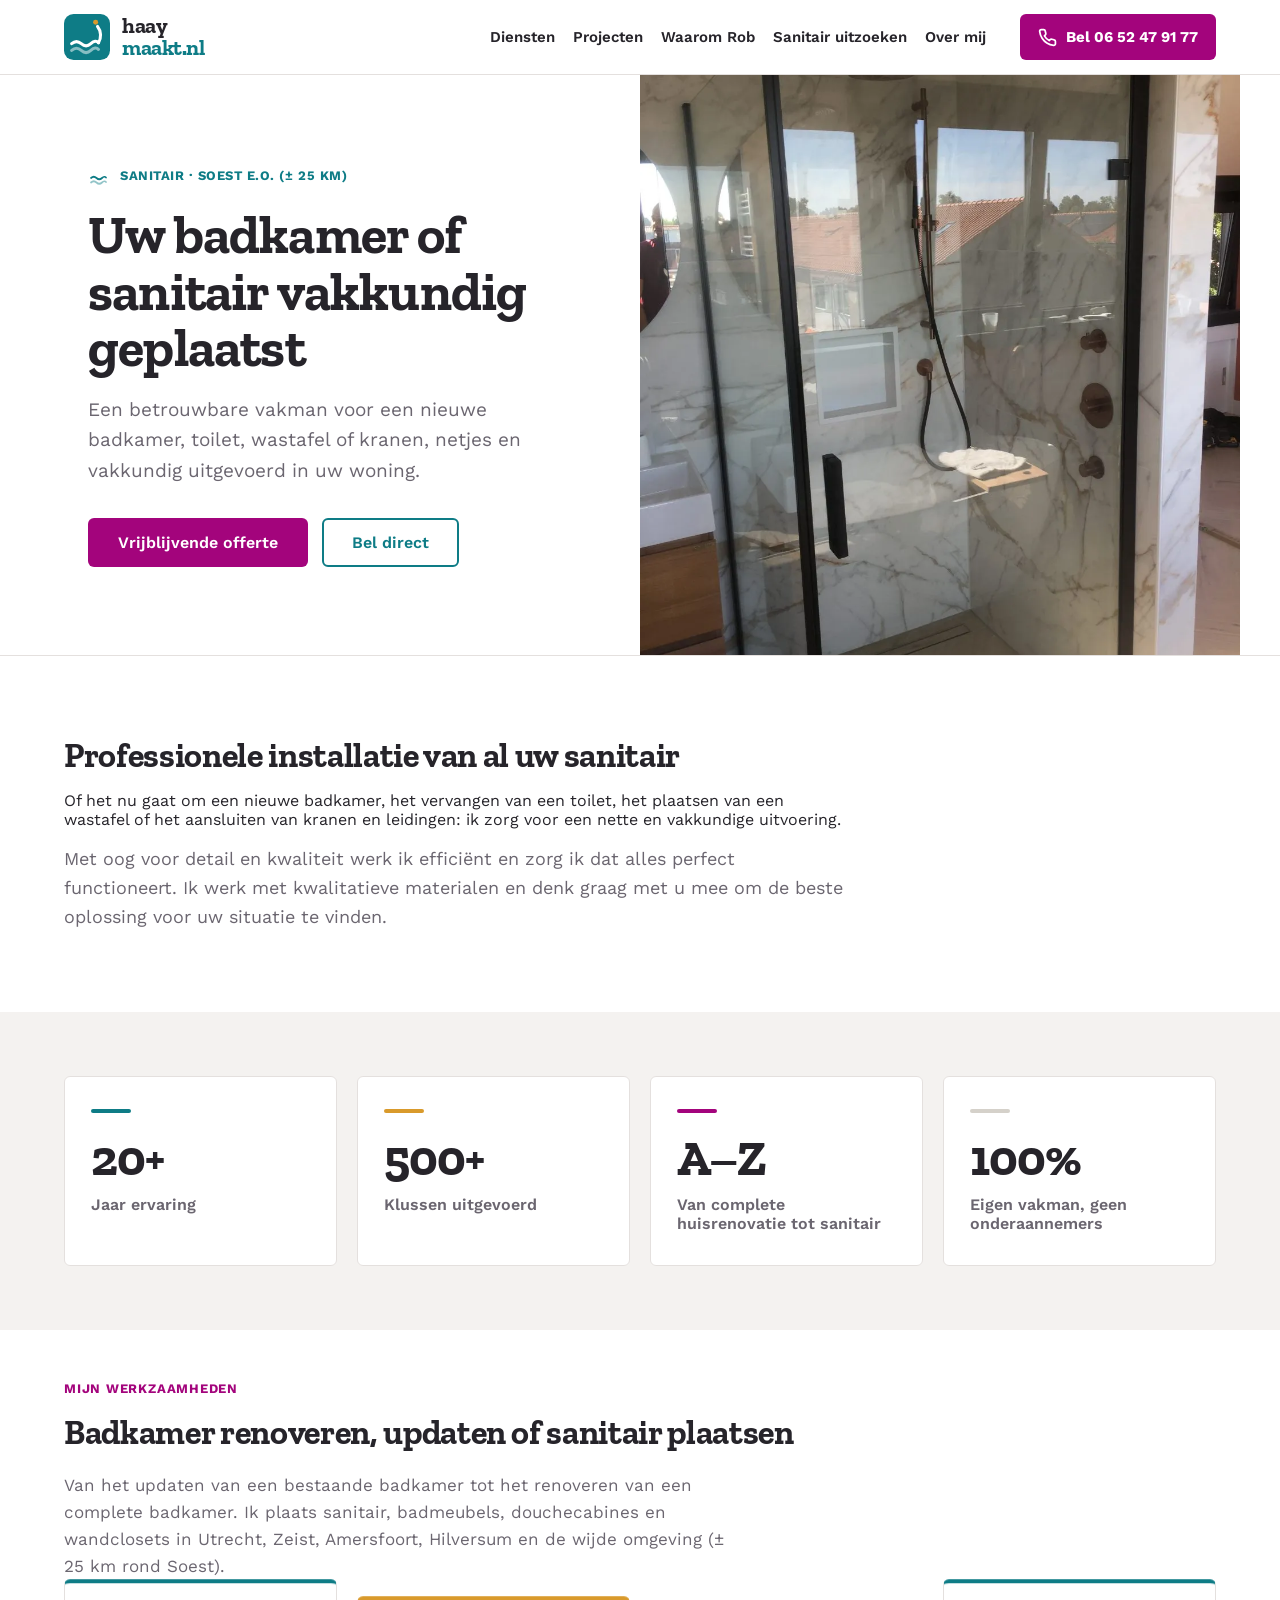
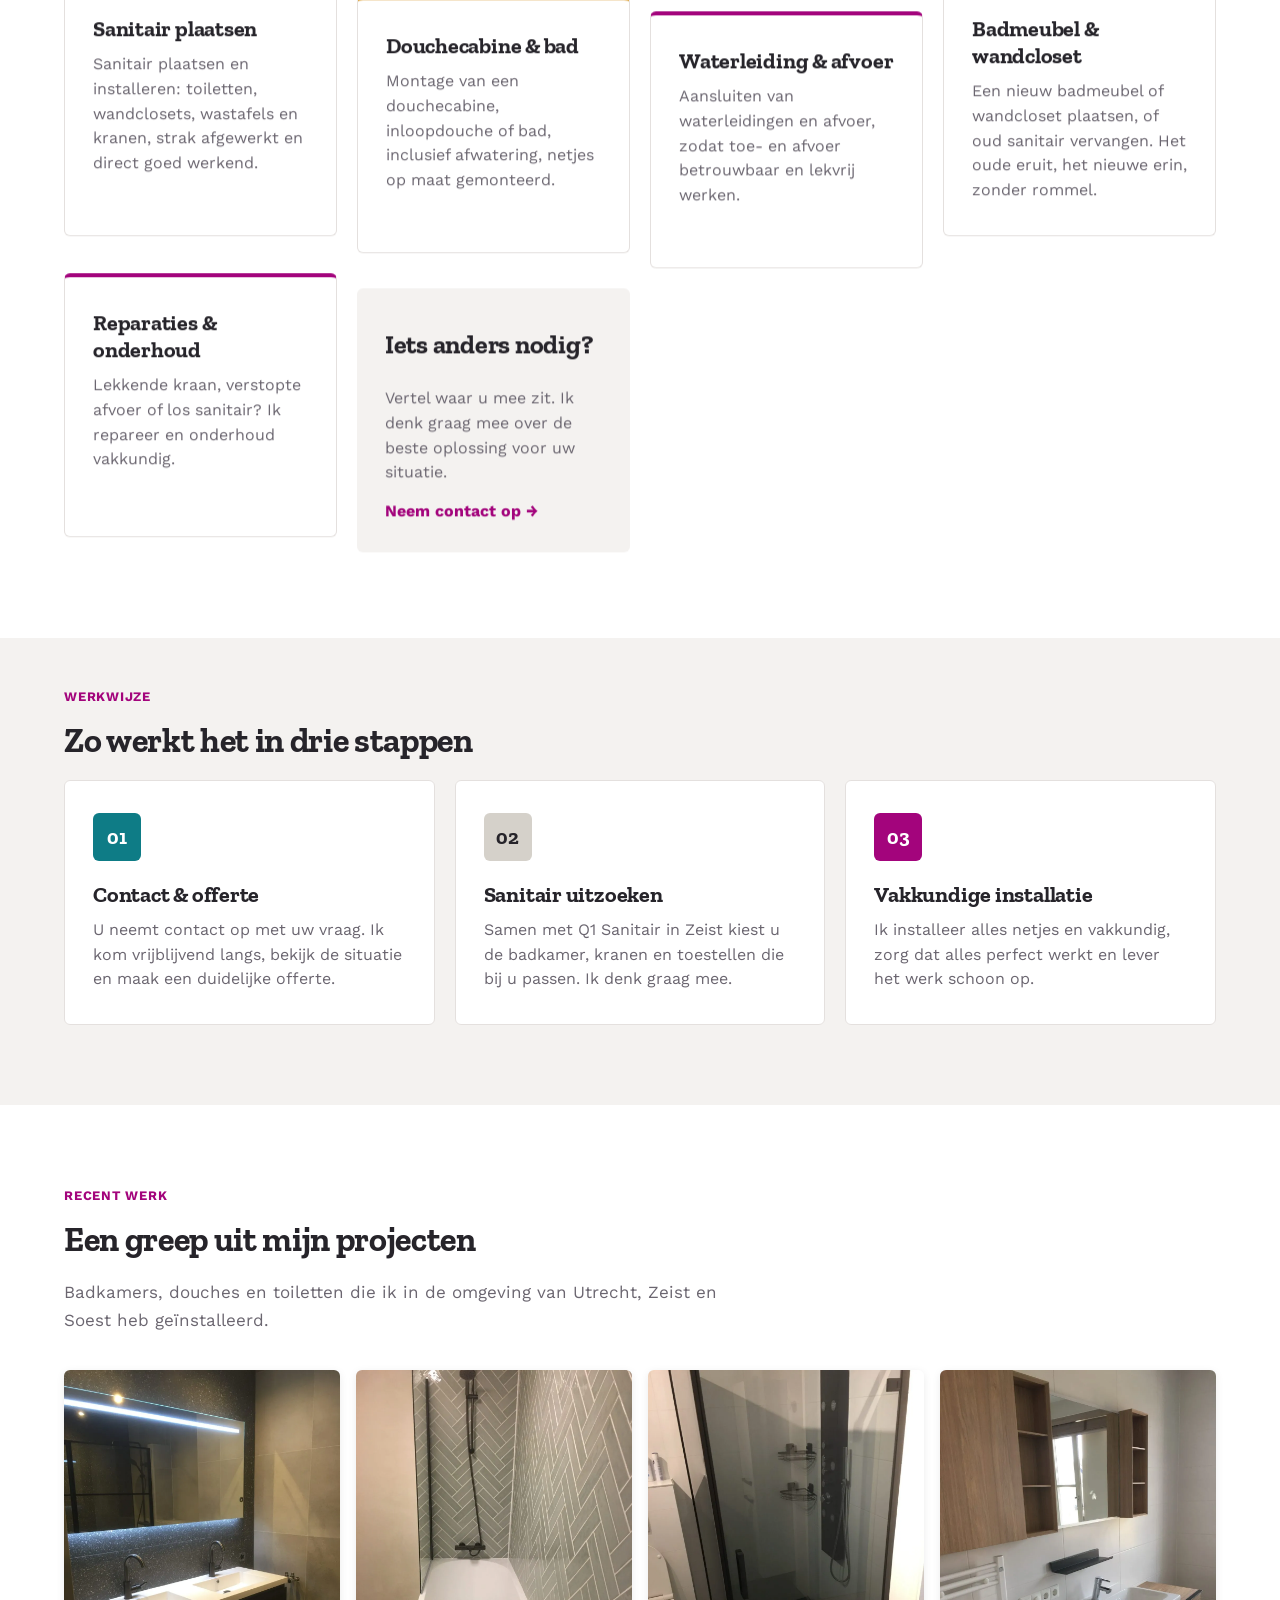
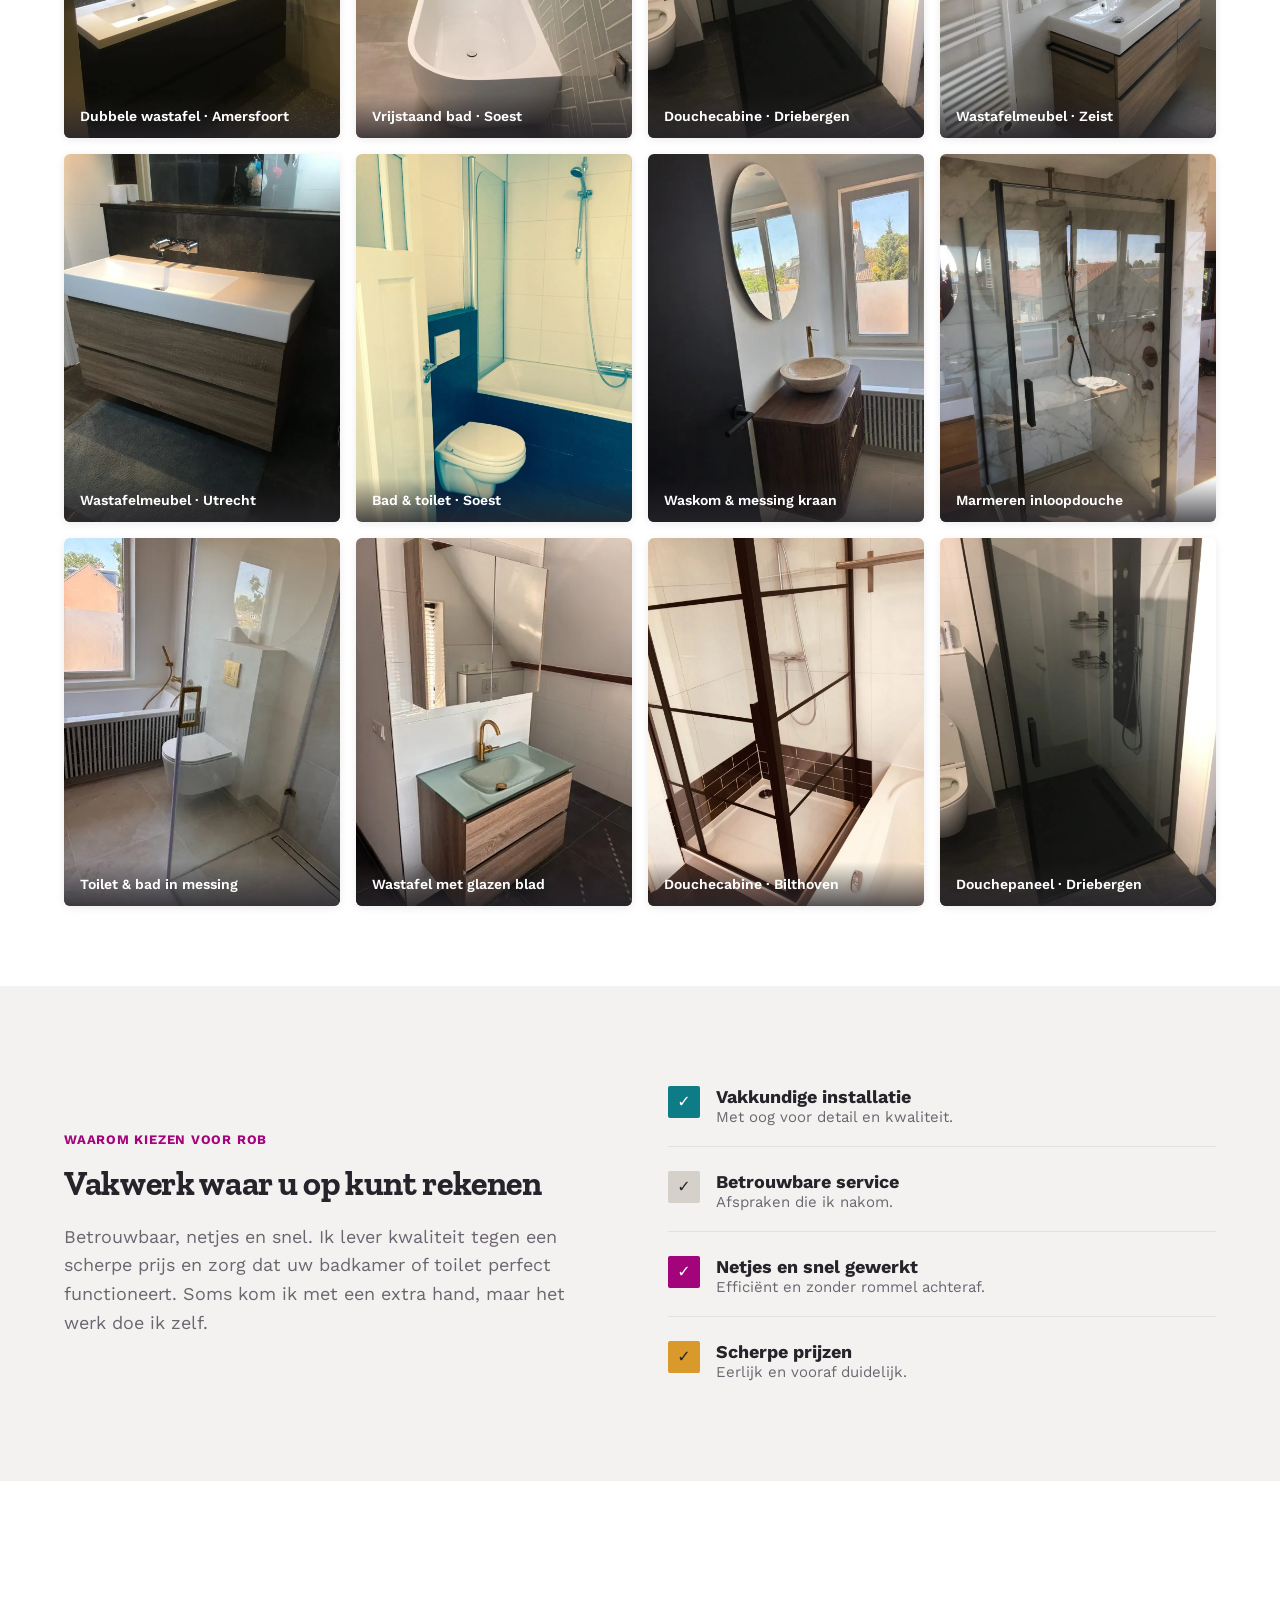
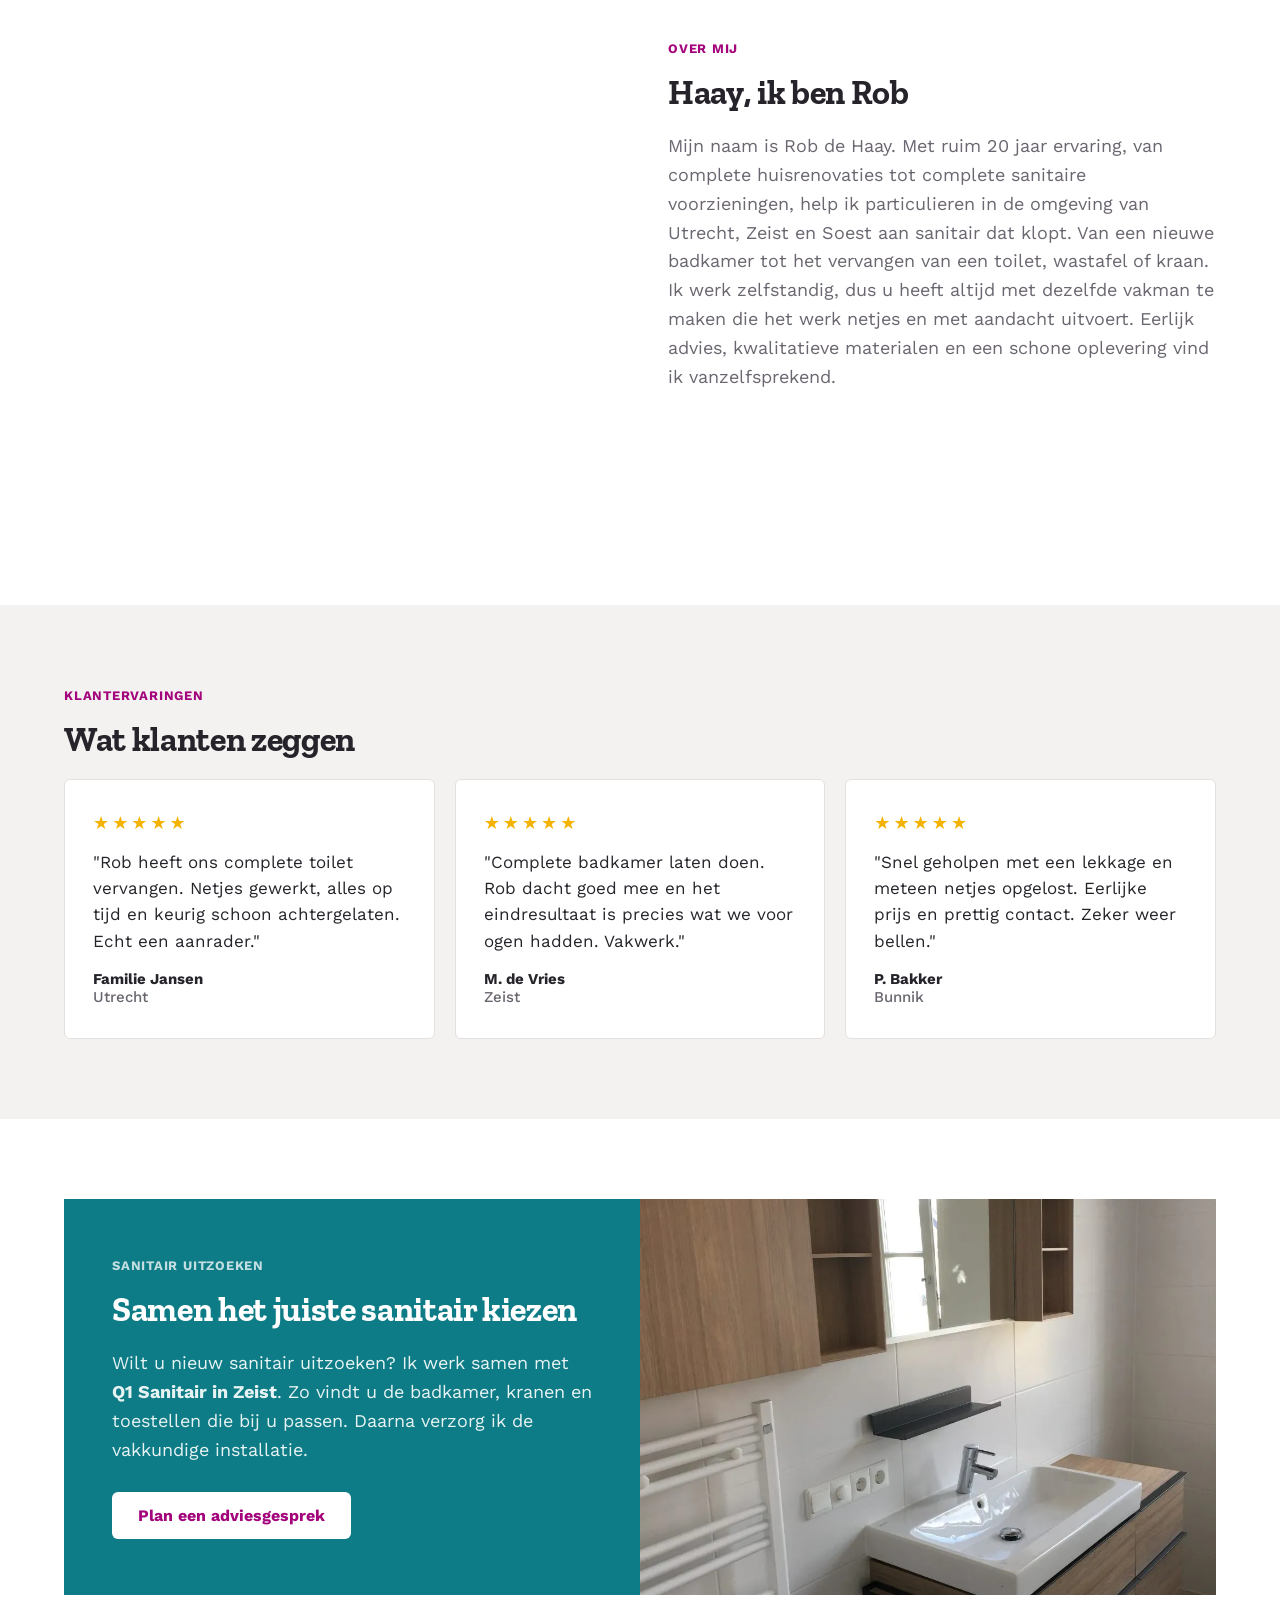
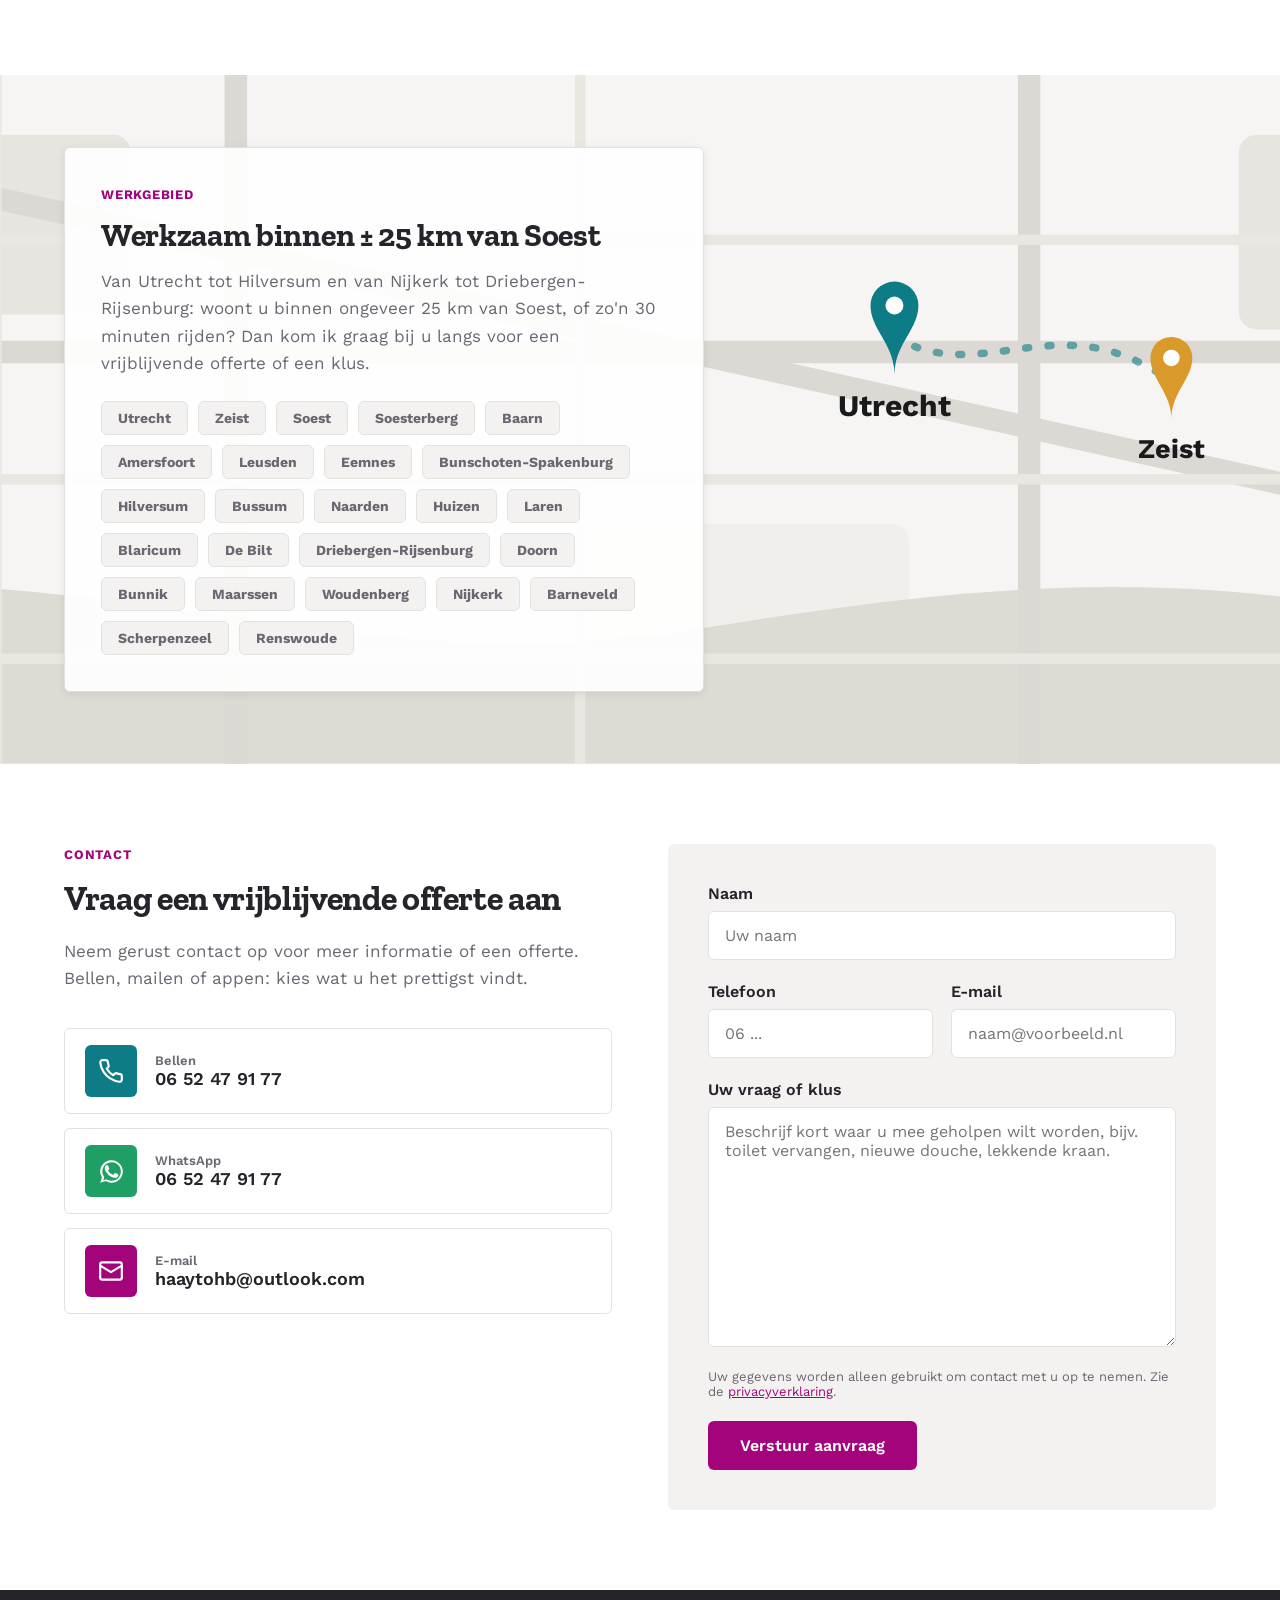
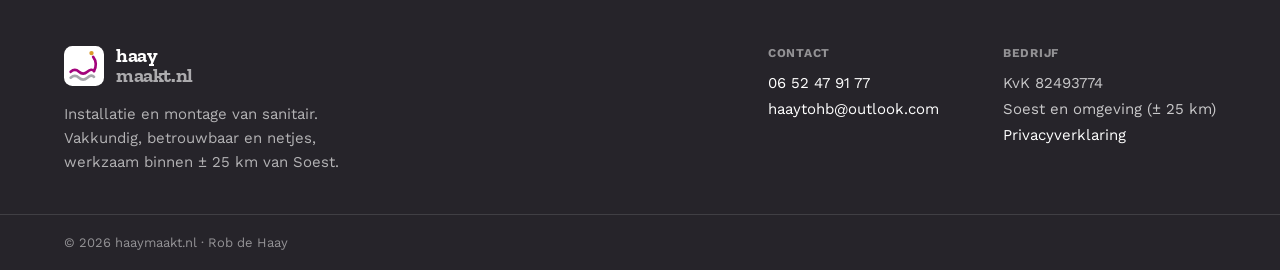
==== commit 85870dc2: "Fix checklist icon color bug; rise-in for Werkwijze; wave the header logo - Real bug found: .check-l" ====
--- a/index.html
+++ b/index.html
@@ -101,7 +101,7 @@
         <path d="M36 30 C 39 25, 39 18, 35 13" stroke="#fff" stroke-width="3.2" fill="none" stroke-linecap="round"/>
         <circle cx="33" cy="8.5" r="2.6" fill="#D99A2B"/>
       </svg>
-      <span class="wordmark"><span>haay</span><span class="accent">maakt.nl</span></span>
+      <span class="wordmark"><span id="header-haay-woord">haay</span><span class="accent">maakt.nl</span></span>
     </a>
 
     <nav class="main-nav" aria-label="Hoofdmenu">
--- a/styles.css
+++ b/styles.css
@@ -32,6 +32,11 @@
   60% { opacity: 1; }
   100% { transform: translateY(0); opacity: 1; }
 }
+@keyframes haay-rise-in {
+  0% { transform: translateY(160px); opacity: 0; }
+  60% { opacity: 1; }
+  100% { transform: translateY(0); opacity: 1; }
+}
 @keyframes haay-slide-in {
   0% { transform: translateX(-28px); opacity: 0; }
   100% { transform: translateX(0); opacity: 1; }
@@ -54,7 +59,7 @@
   65% { transform: scale(1.18) rotate(4deg); opacity: 1; }
   100% { transform: scale(1) rotate(0deg); opacity: 1; }
 }
-#haay-woord { display: inline-block; transform-origin: 12% 90%; }
+#haay-woord, #header-haay-woord { display: inline-block; transform-origin: 12% 90%; }
 html { scroll-behavior: smooth; }
 body {
   margin: 0;
@@ -210,7 +215,7 @@
 .check-list li { display: flex; align-items: flex-start; gap: 16px; padding: 20px 0; border-bottom: 1px solid var(--color-border); }
 .check-list li:last-child { border-bottom: none; }
 .check-list strong { display: block; font-size: 18px; }
-.check-list span { font-size: 15px; color: var(--color-text-muted); }
+.check-list div span { font-size: 15px; color: var(--color-text-muted); }
 .check { flex-shrink: 0; width: 32px; height: 32px; border-radius: var(--radius-sm); color: #fff; display: flex; align-items: center; justify-content: center; font-weight: 800; }
 .check-purple { background: var(--color-petrol); }
 .check-pink { background: var(--color-soft); color: var(--color-text); }
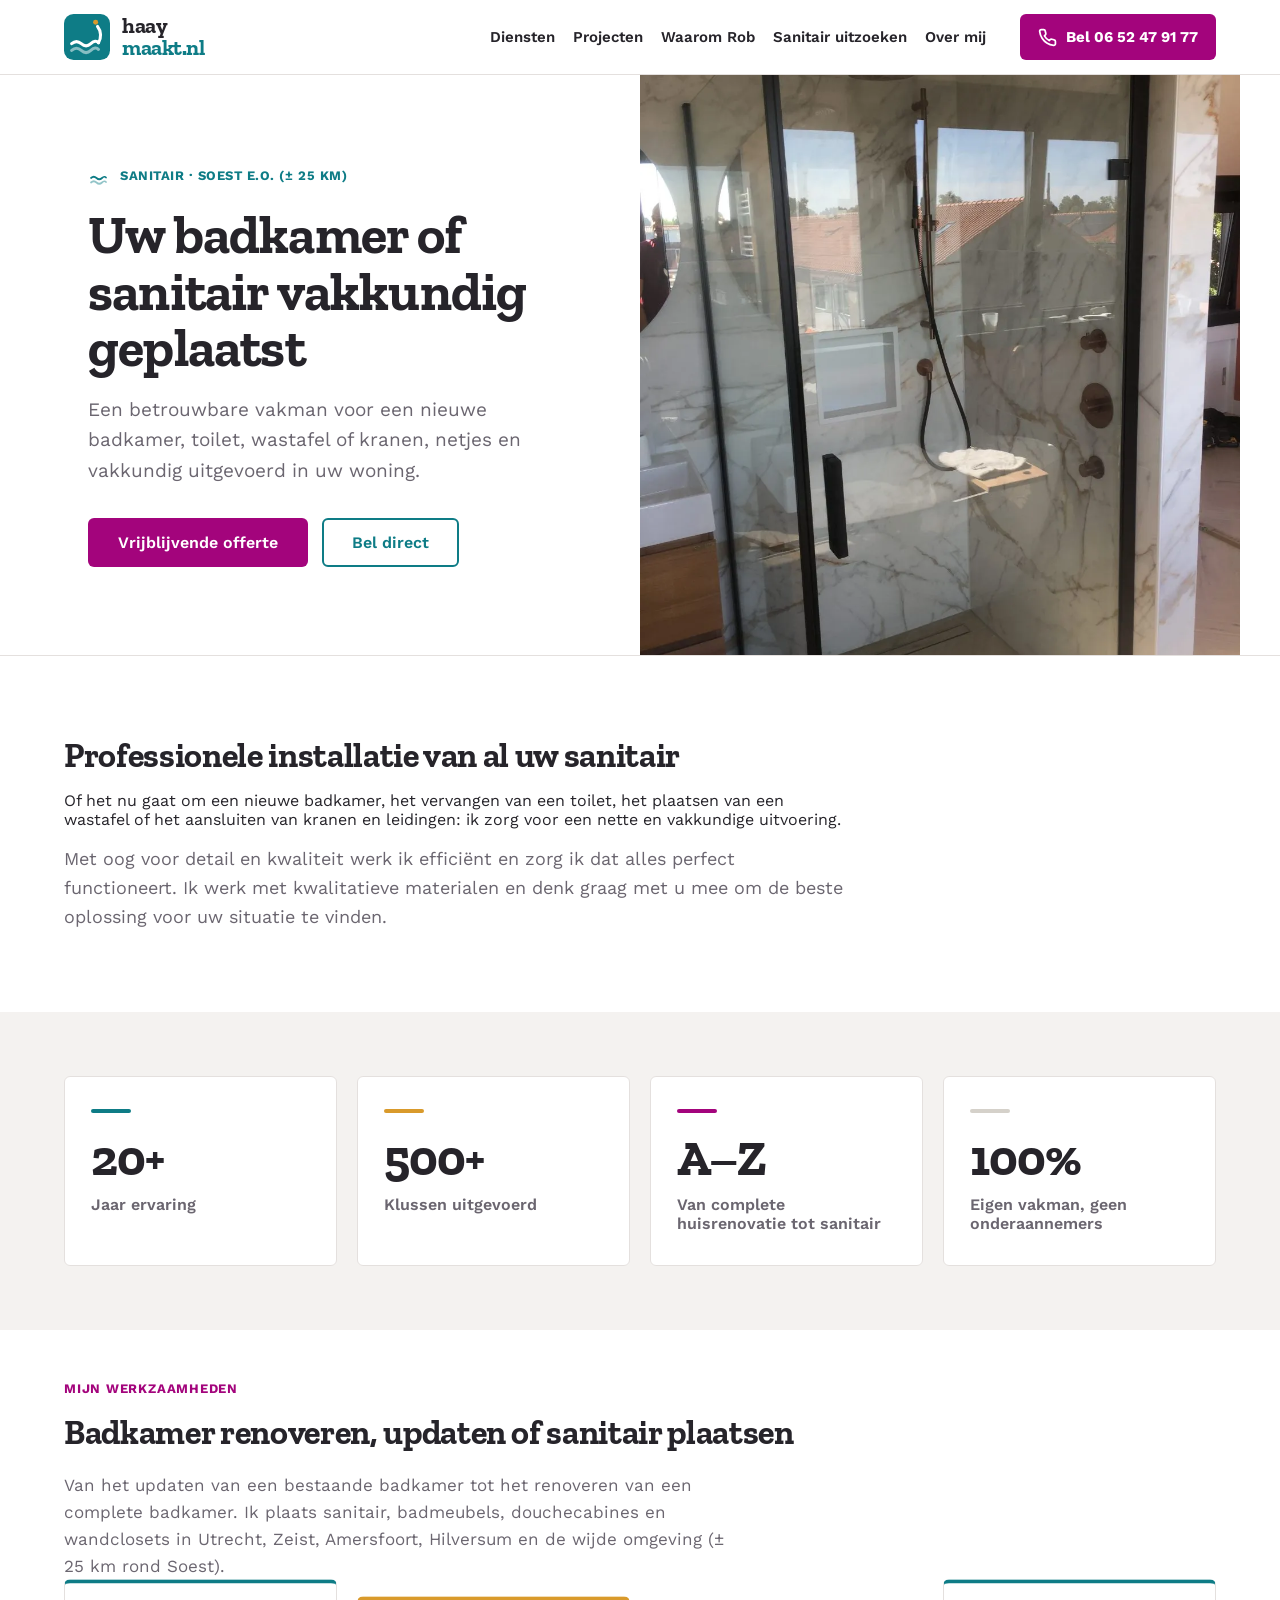
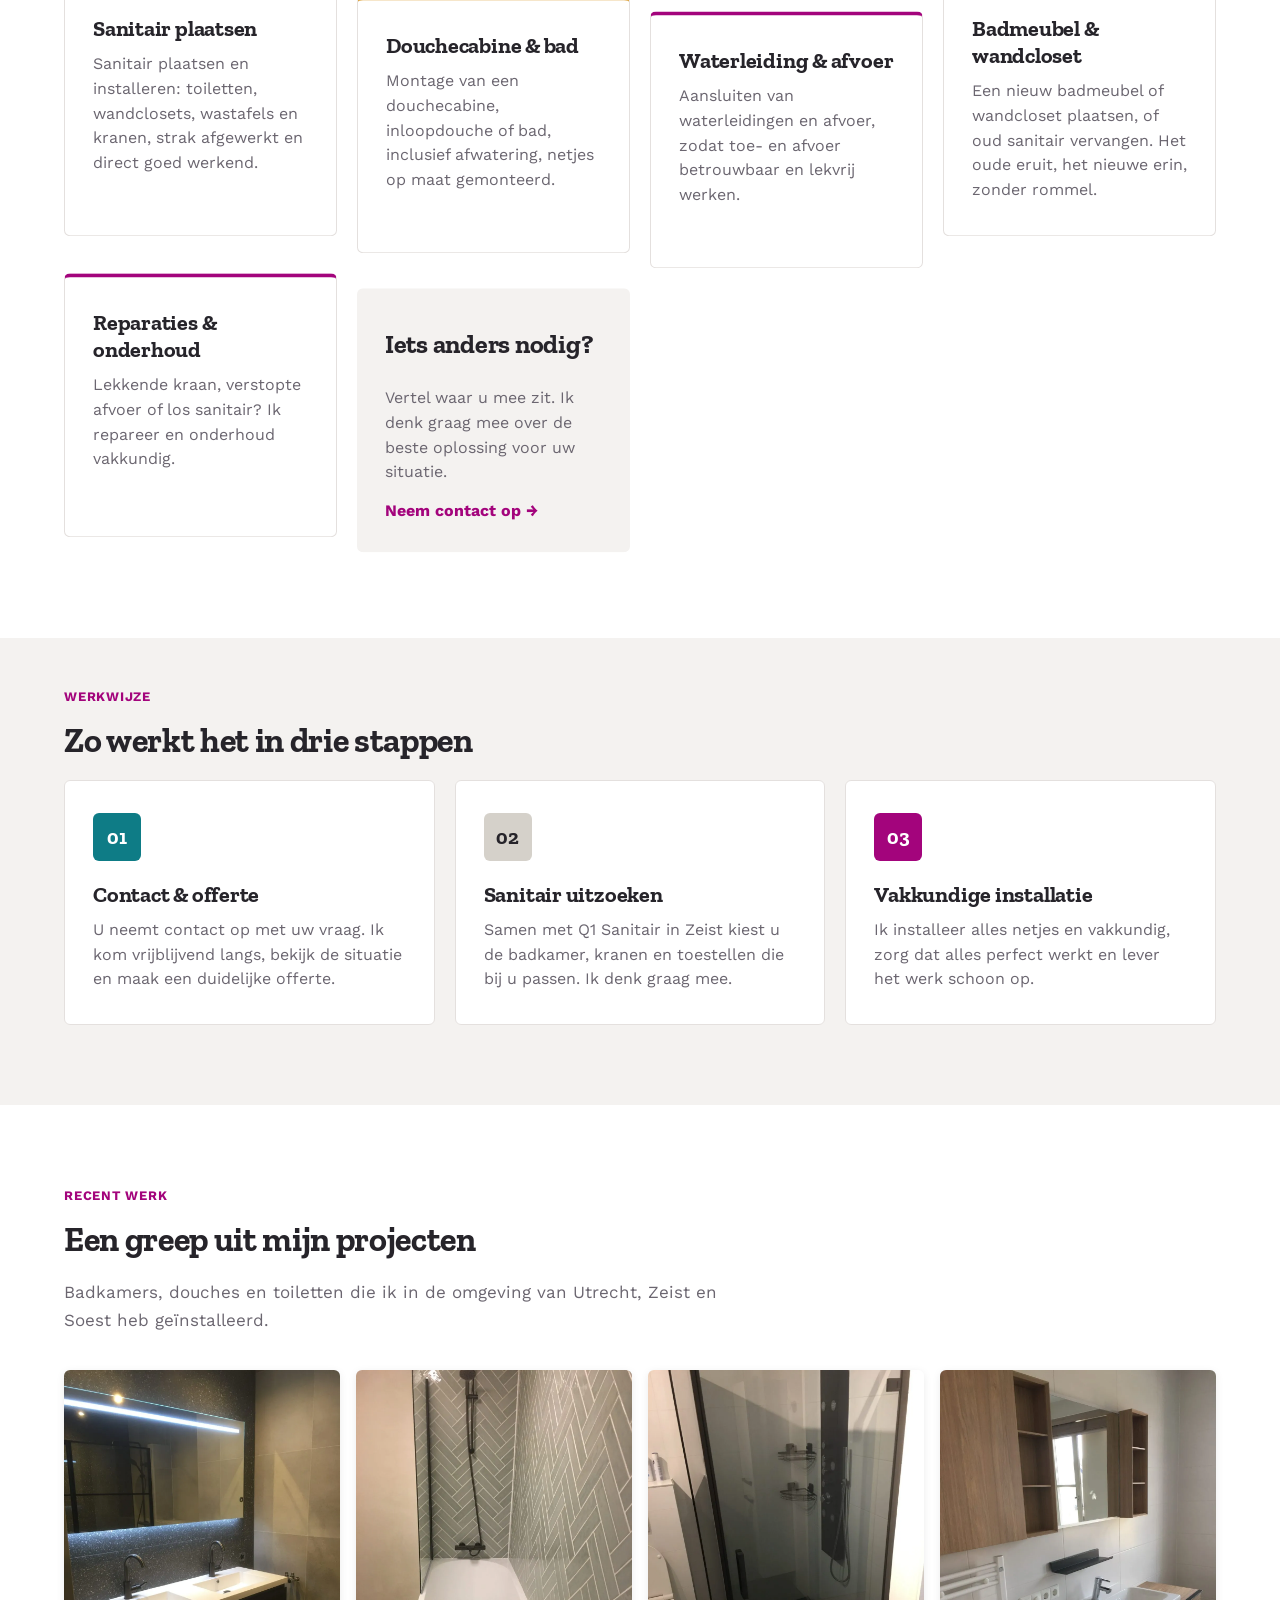
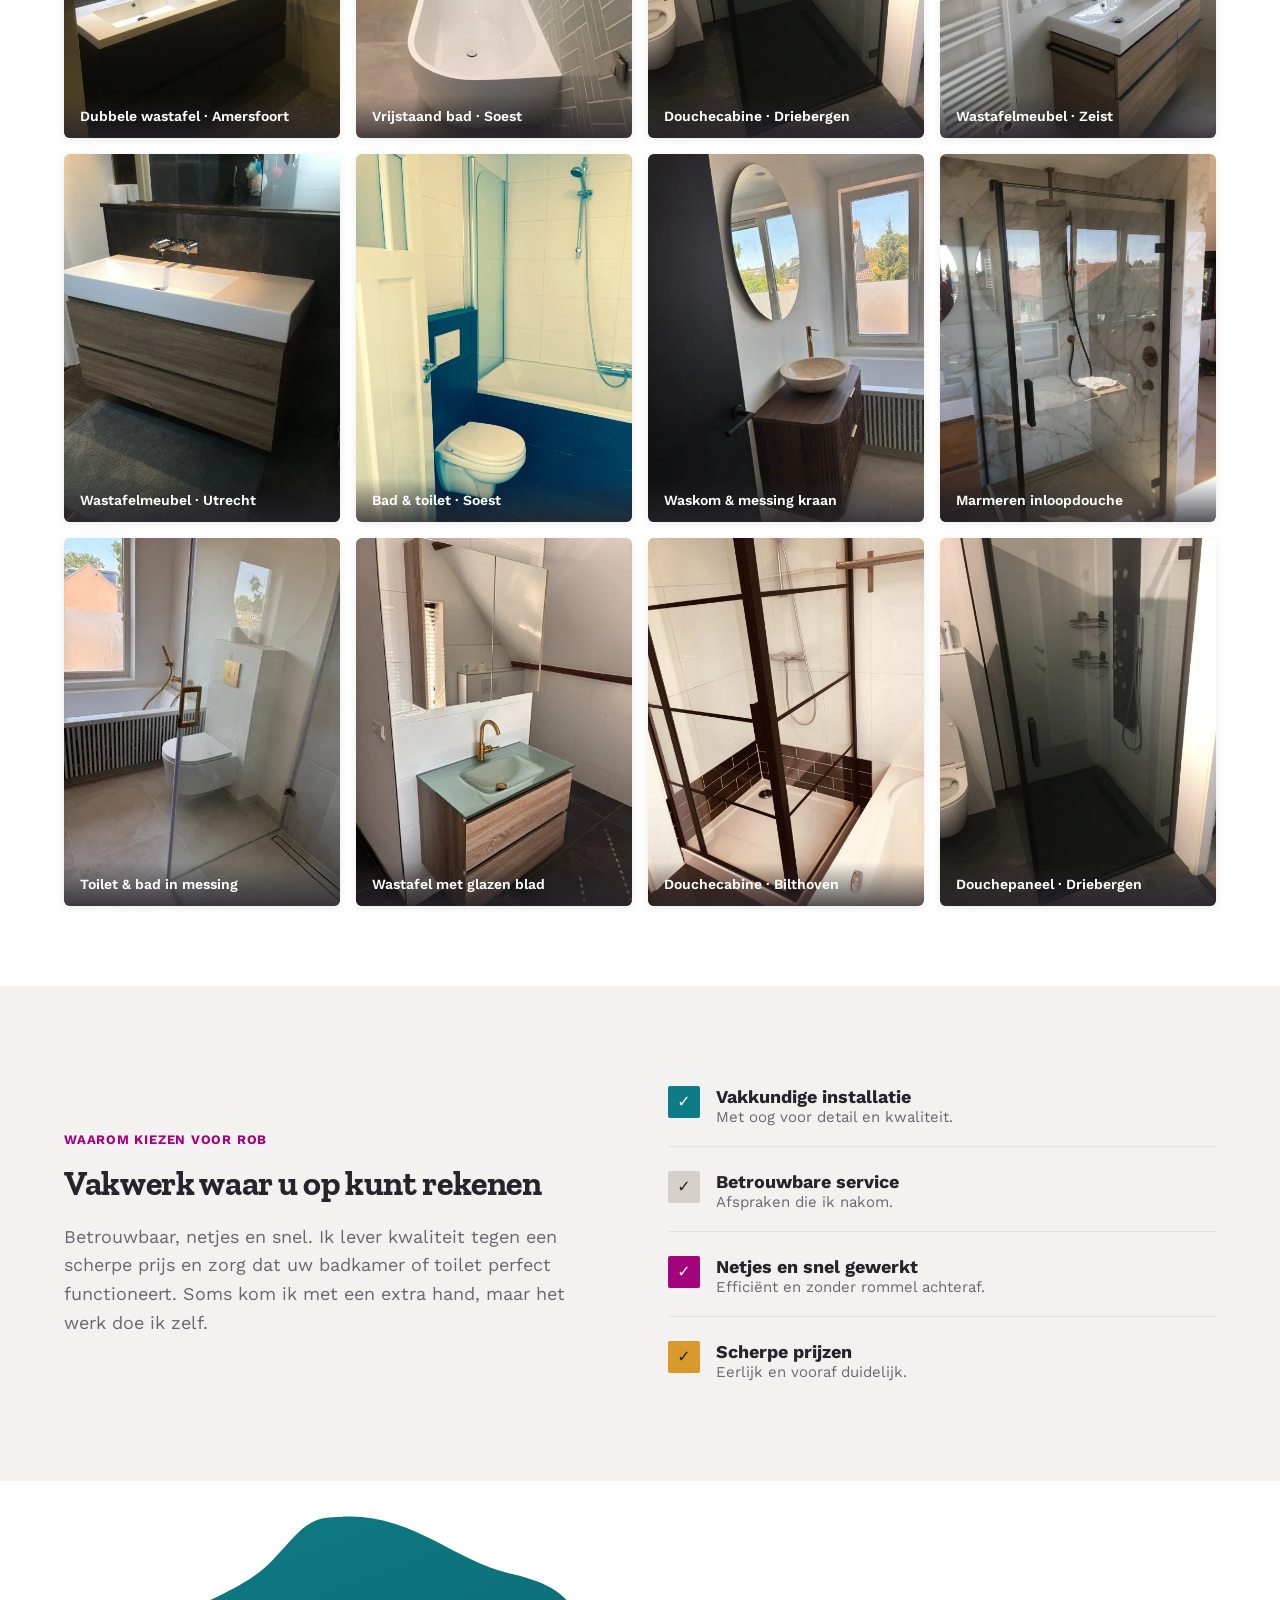
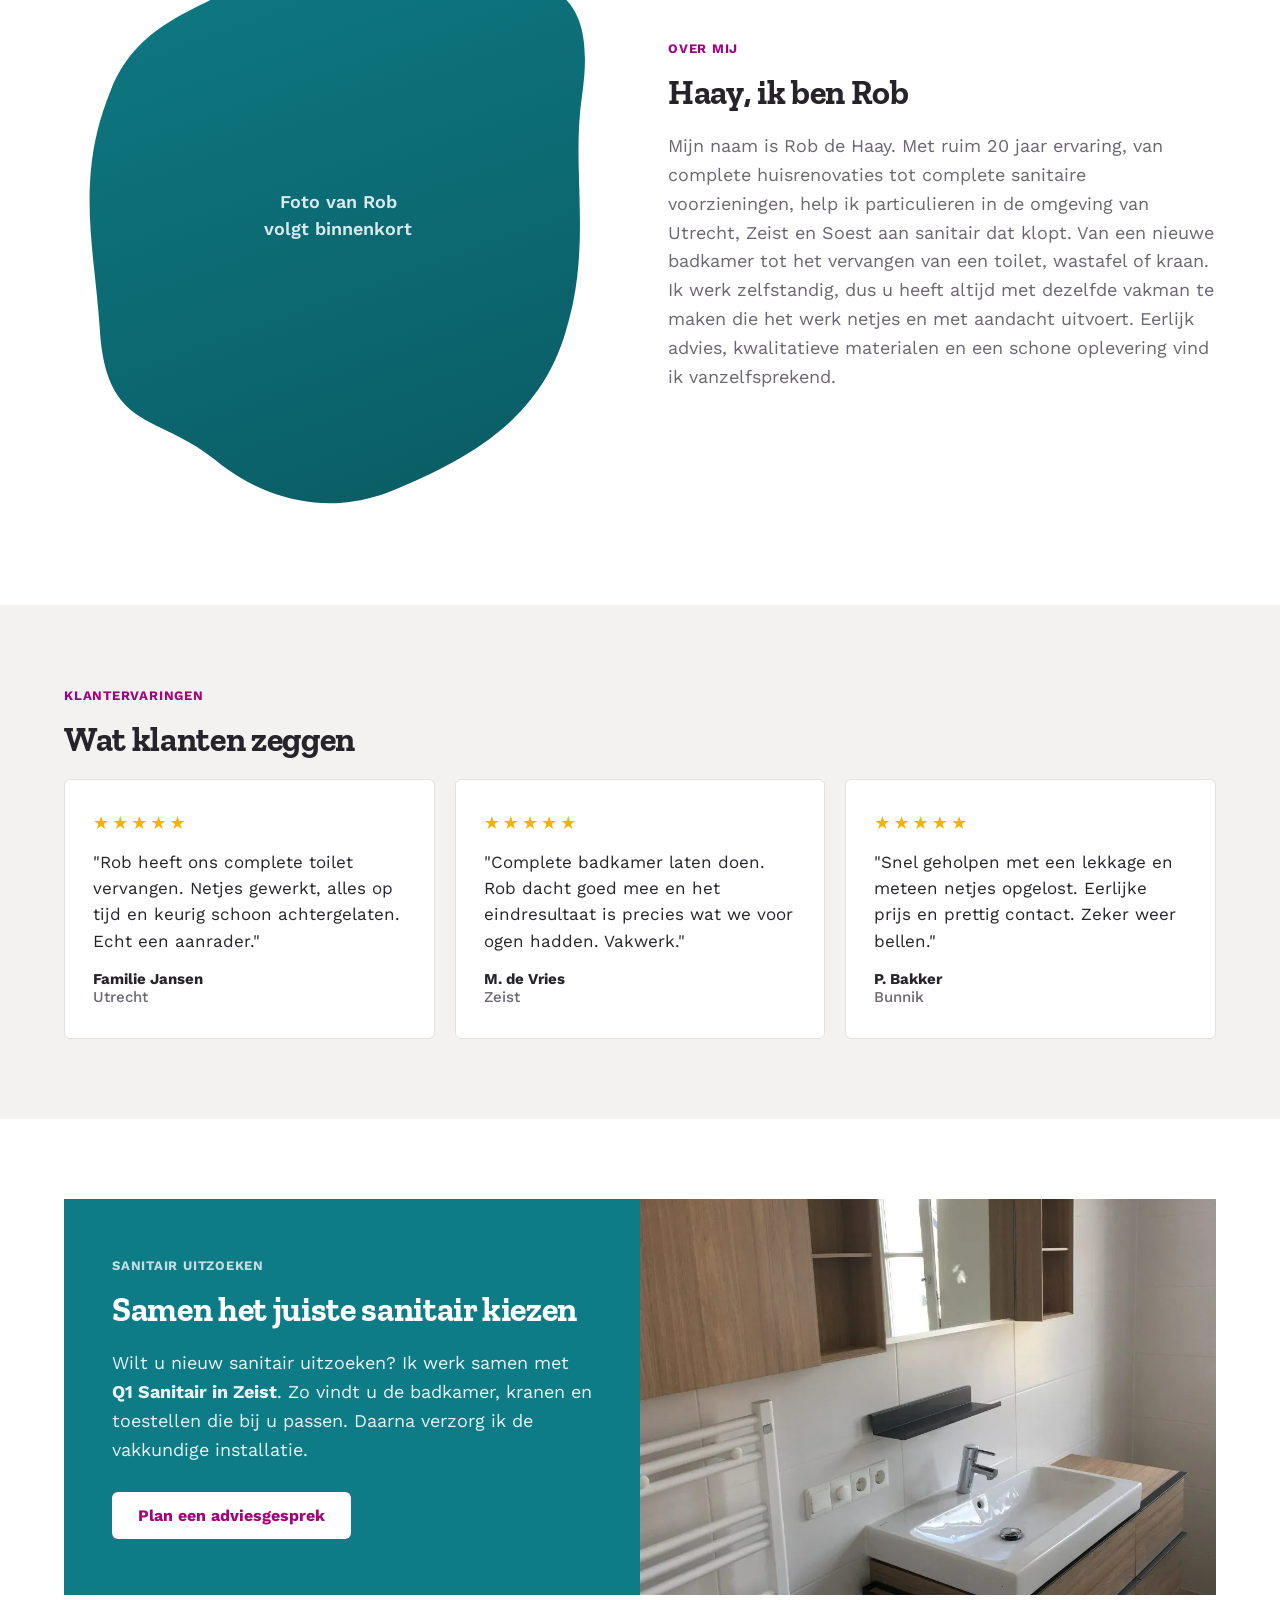
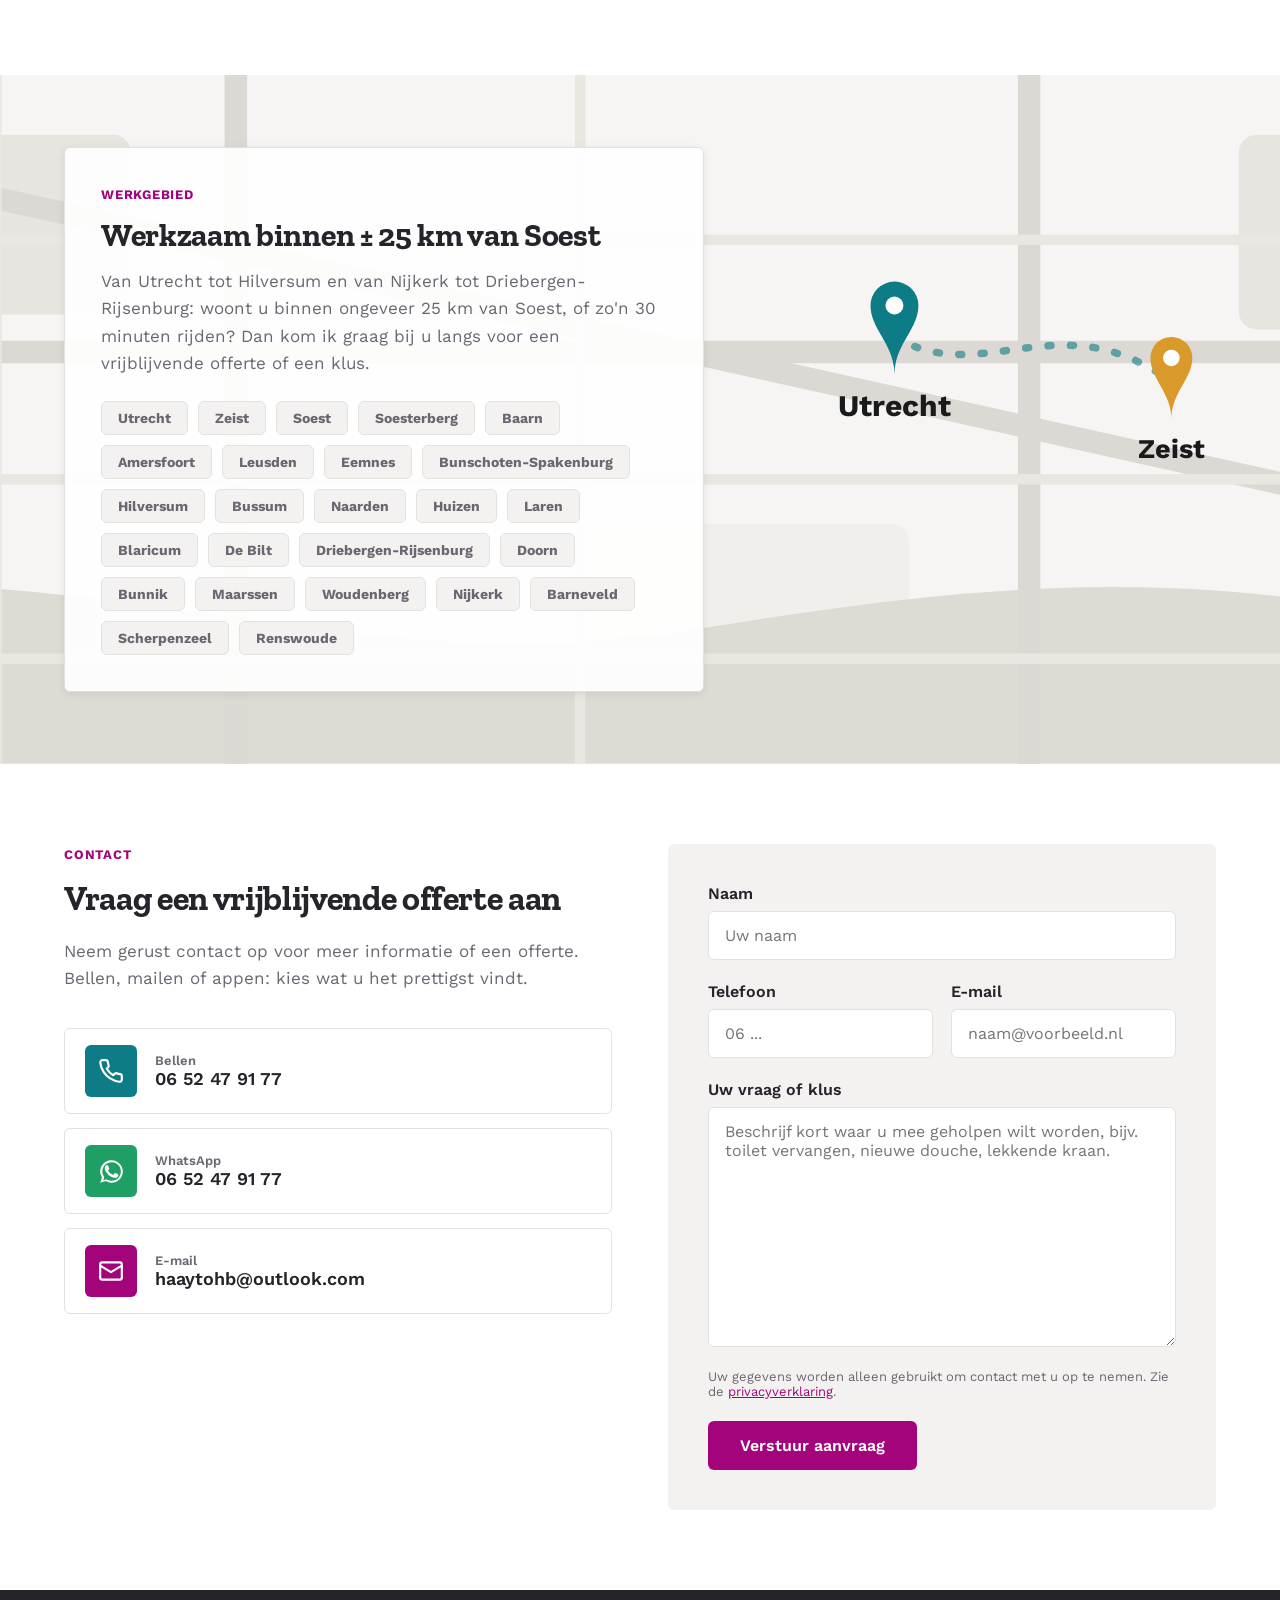
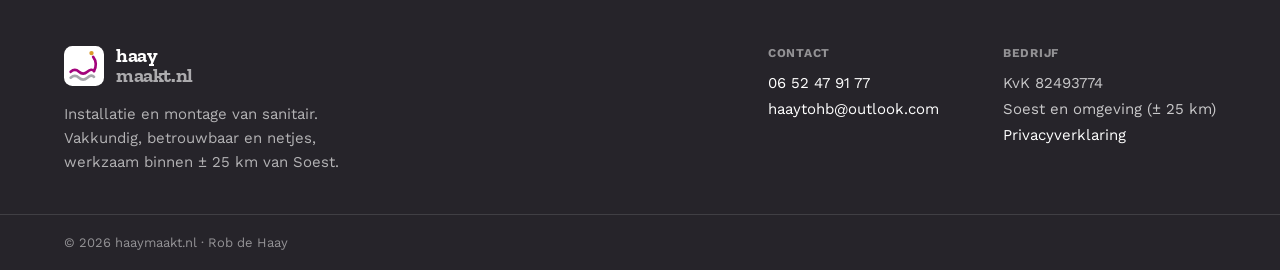
==== commit 7b3961da: "Rise-in animation for the contact form panel The contact panel rises up from below on scroll into vi" ====
--- a/index.html
+++ b/index.html
@@ -470,7 +470,7 @@
       </div>
     </div>
 
-    <div class="contact-panel">
+    <div class="contact-panel" id="contact-panel">
       <div class="thank-you" hidden>
         <span class="check-badge">✓</span>
         <h3>Bedankt voor uw bericht</h3>
--- a/styles.css
+++ b/styles.css
@@ -262,7 +262,7 @@
 .chip { background: var(--color-surface); color: var(--color-text-muted); font-weight: 700; font-size: 14px; padding: 8px 16px; border-radius: var(--radius-md); border: 1px solid var(--color-border); }
 
 /* ===== Contact ===== */
-.contact { max-width: var(--content-max); margin: 0 auto; padding: 80px 24px; scroll-margin-top: 80px; display: grid; grid-template-columns: repeat(auto-fit, minmax(320px, 1fr)); gap: 56px; }
+.contact { max-width: var(--content-max); margin: 0 auto; padding: 80px 24px; scroll-margin-top: 80px; display: grid; grid-template-columns: repeat(auto-fit, minmax(320px, 1fr)); gap: 56px; overflow: hidden; }
 .contact-rows { display: flex; flex-direction: column; gap: 14px; margin-top: 32px; }
 .contact-row { display: flex; align-items: center; gap: 18px; text-decoration: none; color: var(--color-text); padding: 16px 20px; border: 1px solid var(--color-border); border-radius: var(--radius-md); font-weight: 600; transition: border-color 150ms ease-out; }
 .contact-row:hover { border-color: var(--color-primary); }
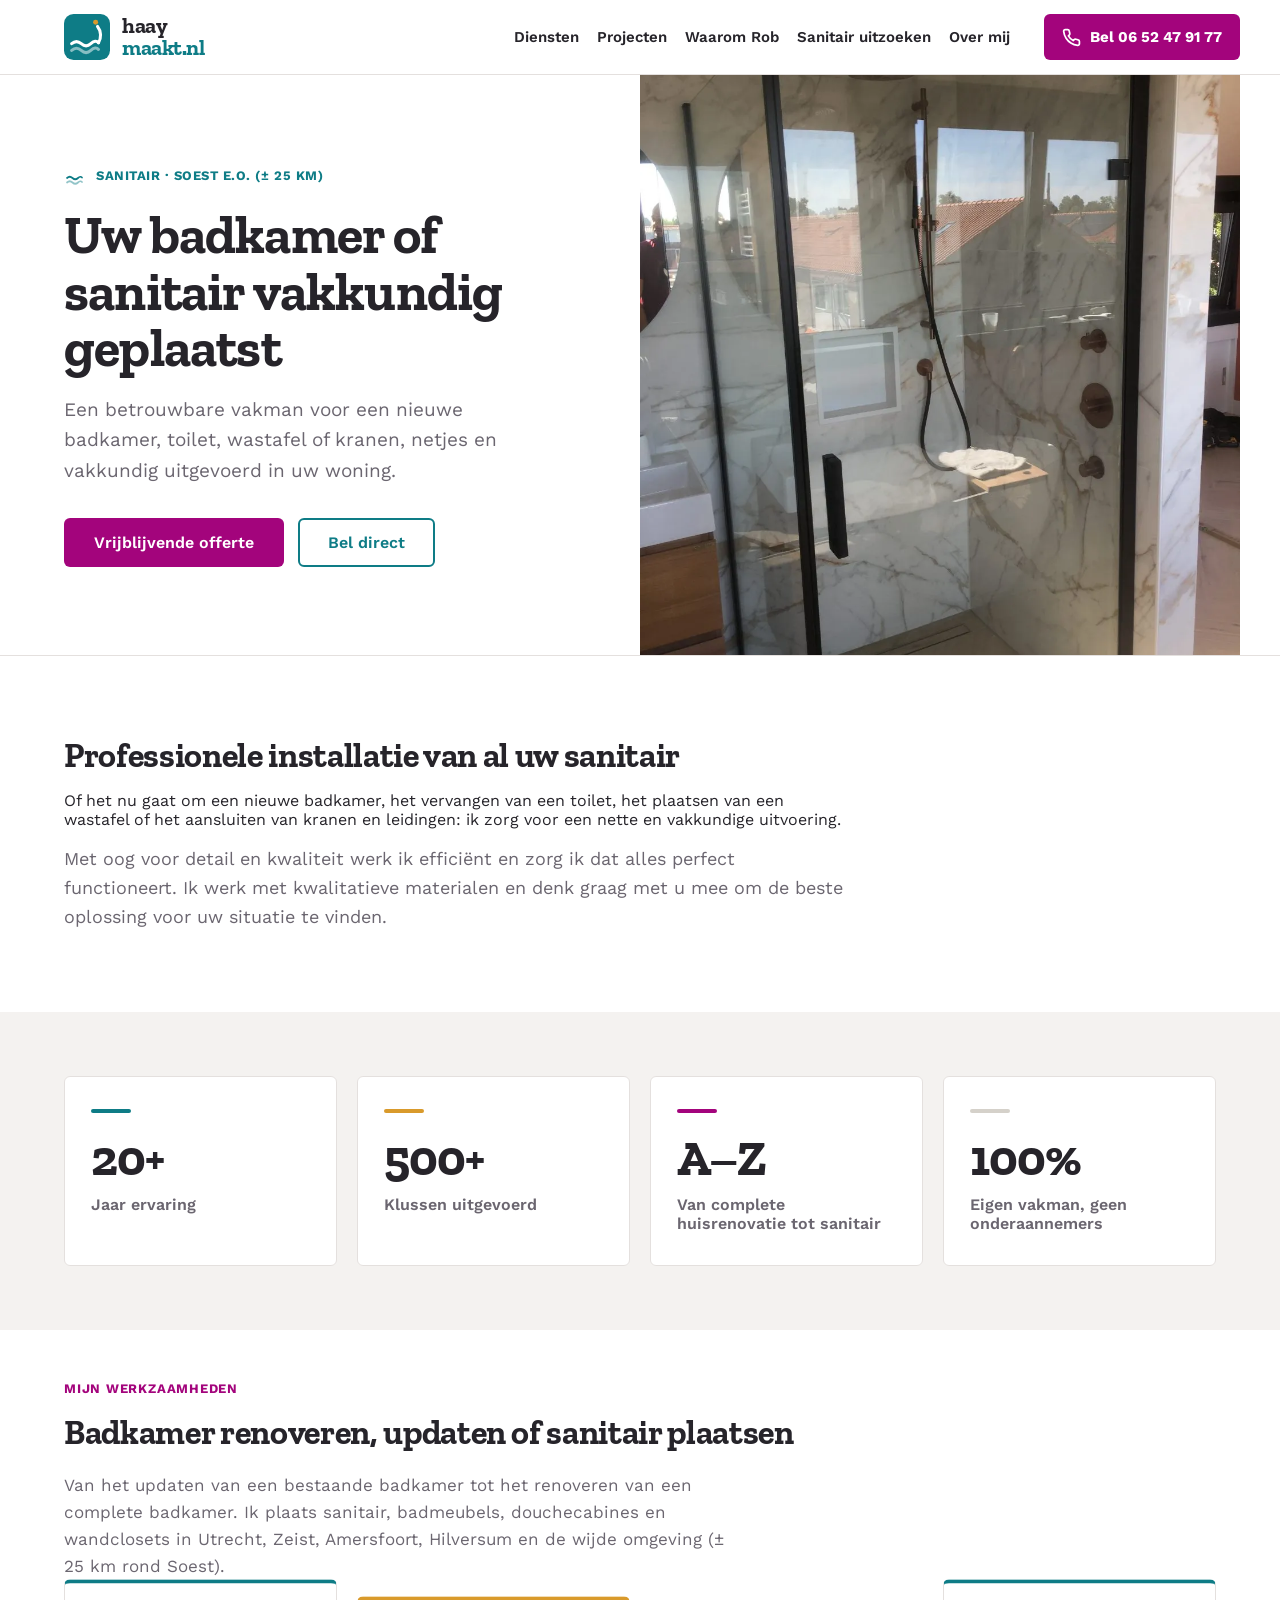
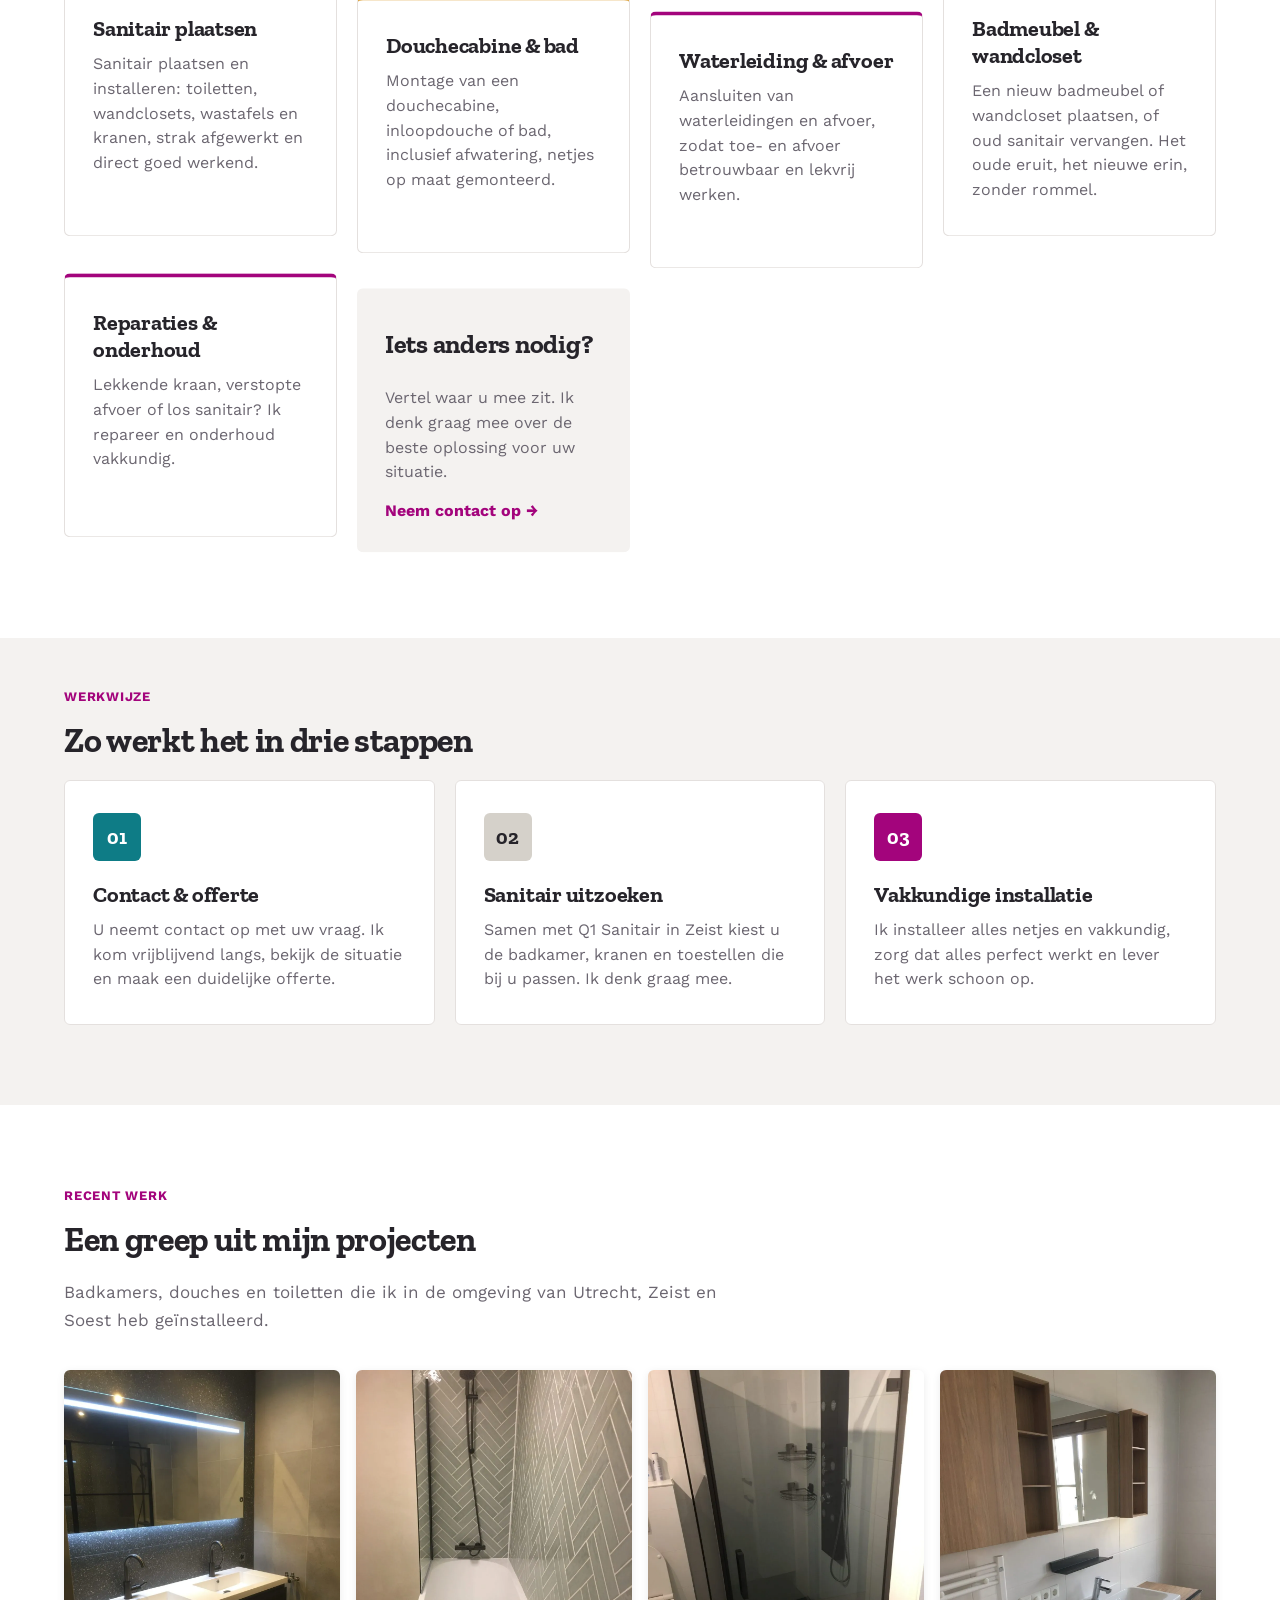
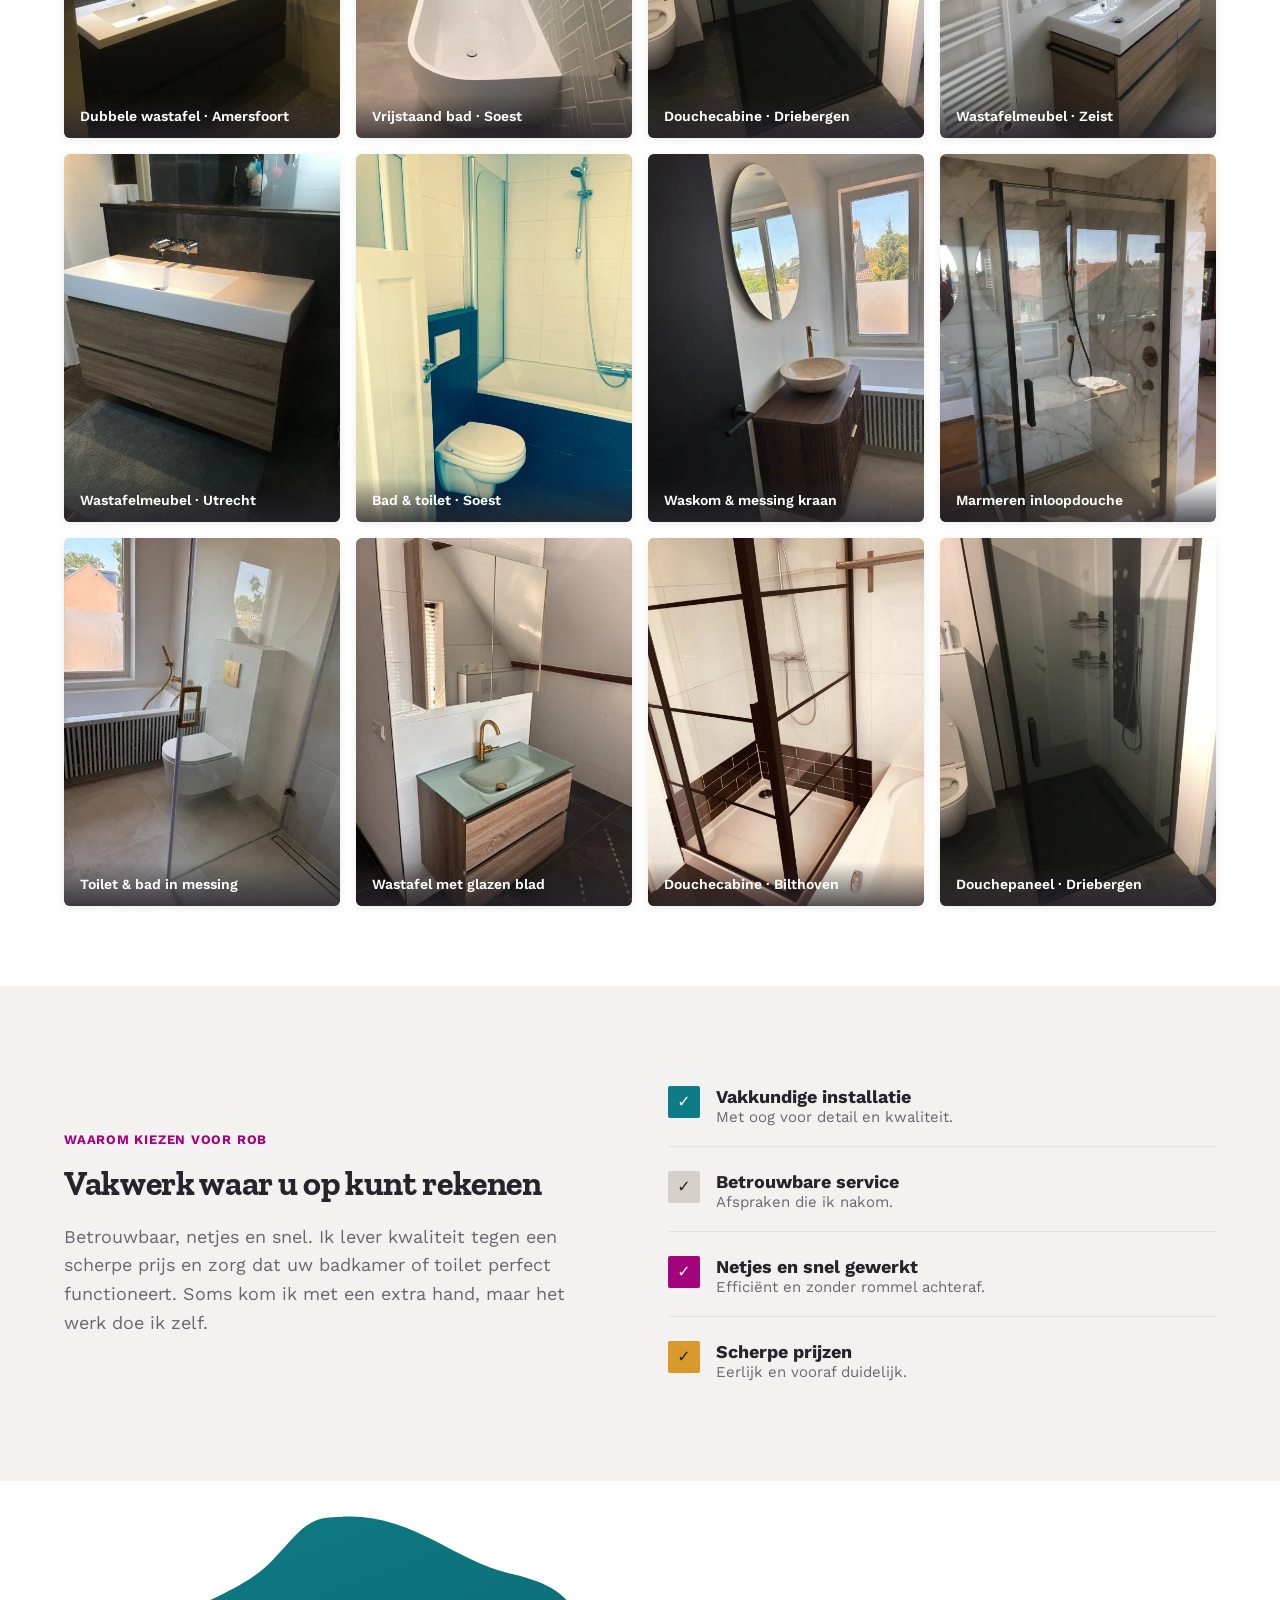
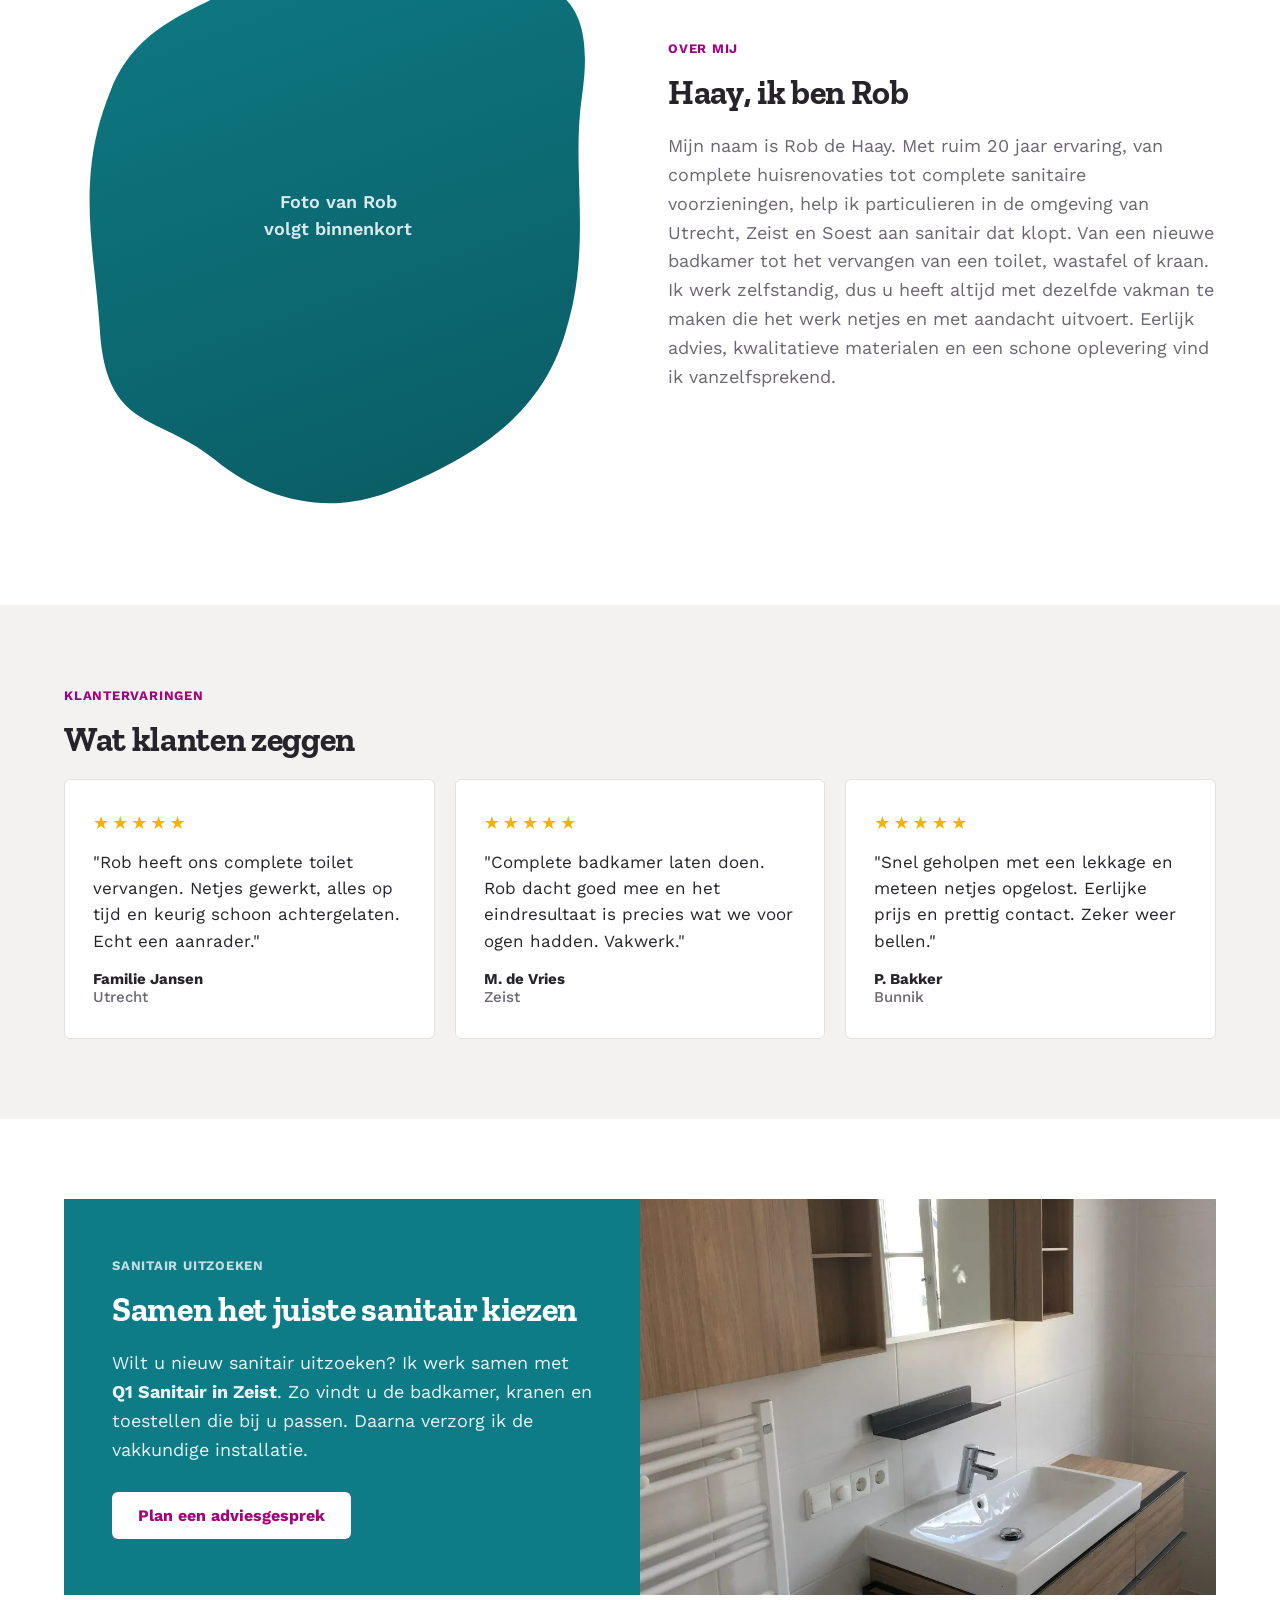
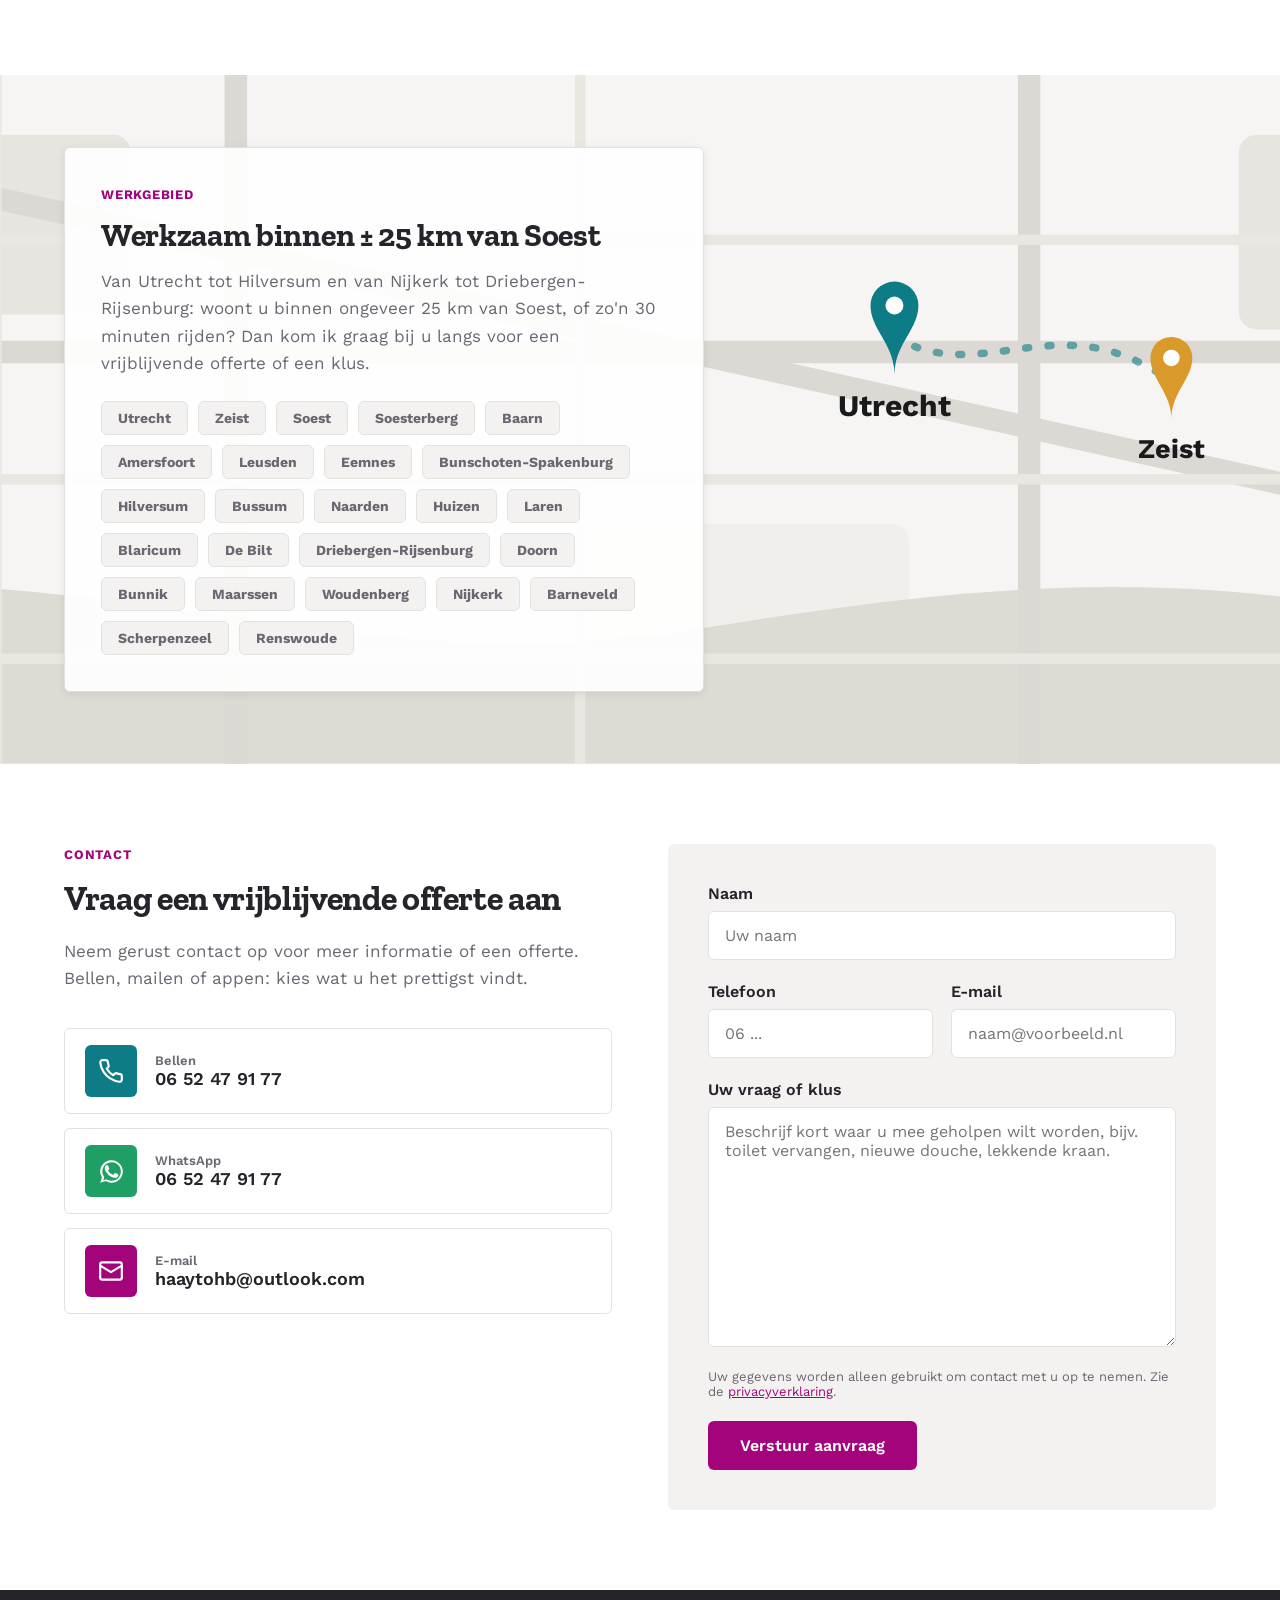
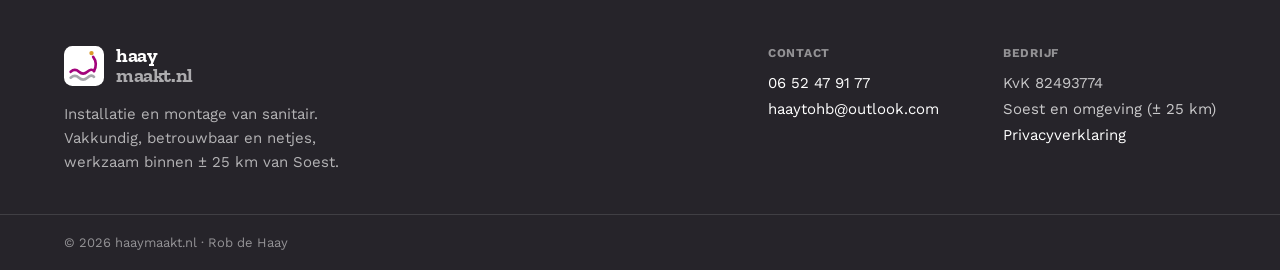
==== commit c89955d3: "Apply Lighthouse/PageSpeed feedback: fonts, LCP image, llms.txt - Google Fonts stylesheet loads asyn" ====
--- a/index.html
+++ b/index.html
@@ -85,7 +85,10 @@
 
 <link rel="preconnect" href="https://fonts.googleapis.com">
 <link rel="preconnect" href="https://fonts.gstatic.com" crossorigin>
-<link href="https://fonts.googleapis.com/css2?family=Work+Sans:wght@400;500;600;700&family=Zilla+Slab:wght@500;600;700&display=swap" rel="stylesheet">
+<link rel="preload" as="image" type="image/webp" href="/images/n-douche-zeist.webp" fetchpriority="high">
+<link rel="preload" as="style" href="https://fonts.googleapis.com/css2?family=Work+Sans:wght@400;500;600;700&family=Zilla+Slab:wght@500;600;700&display=swap">
+<link href="https://fonts.googleapis.com/css2?family=Work+Sans:wght@400;500;600;700&family=Zilla+Slab:wght@500;600;700&display=swap" rel="stylesheet" media="print" onload="this.media='all'">
+<noscript><link href="https://fonts.googleapis.com/css2?family=Work+Sans:wght@400;500;600;700&family=Zilla+Slab:wght@500;600;700&display=swap" rel="stylesheet"></noscript>
 <link rel="stylesheet" href="/styles.css">
 </head>
 <body>
@@ -538,6 +541,6 @@
 </footer>
 
 <script data-goatcounter="https://haaymaakt.goatcounter.com/count" async src="//gc.zgo.at/count.js"></script>
-<script src="/script.js"></script>
+<script src="/script.js" defer></script>
 </body>
 </html>
--- a/styles.css
+++ b/styles.css
@@ -90,6 +90,9 @@
   max-width: var(--content-max); margin: 0 auto; padding: 14px 24px;
   display: flex; align-items: center; justify-content: space-between; gap: 16px;
 }
+@media (min-width: 1200px) {
+  .site-header .row { padding-right: 0; }
+}
 .logo { display: flex; align-items: center; gap: 12px; text-decoration: none; color: var(--color-text); }
 .wordmark { display: flex; flex-direction: column; line-height: 0.98; font-family: var(--font-display); font-weight: 800; font-size: 22px; letter-spacing: -0.02em; }
 .wordmark .accent { color: var(--color-petrol); }
@@ -136,7 +139,6 @@
 @media (max-width: 639px) {
   .call-tablet { display: none; }
   .btn-call { width: 46px; height: 46px; padding: 0; gap: 0; }
-  .intro { padding-top: 48px; padding-bottom: 48px; }
 }
 
 /* ===== Layout helpers ===== */
@@ -153,7 +155,7 @@
 /* ===== Hero ===== */
 .hero { background: #fff; border-bottom: 1px solid var(--color-border); }
 .hero-grid { max-width: var(--content-max); margin: 0 auto; display: grid; grid-template-columns: repeat(auto-fit, minmax(340px, 1fr)); min-height: 560px; }
-.hero-copy { padding: clamp(48px, 7vw, 88px) clamp(24px, 4vw, 48px); align-self: center; }
+.hero-copy { padding: clamp(48px, 7vw, 88px) 24px; align-self: center; }
 .hero-copy h1 { font-size: clamp(30px, 7vw, 54px); line-height: 1.05; letter-spacing: -0.015em; margin: 0 0 18px; }
 .hero-copy .lead { margin: 0 0 32px; max-width: 480px; font-size: 19px; }
 .hero .eyebrow-icon { display: inline-flex; }
@@ -164,6 +166,9 @@
 .intro { max-width: var(--content-max); margin: 0 auto; padding: 80px 24px; }
 .intro-inner { max-width: 780px; display: flex; flex-direction: column; gap: 16px; }
 .intro h2 { margin: 0; }
+@media (max-width: 639px) {
+  .intro { padding-top: 48px; padding-bottom: 48px; }
+}
 
 /* ===== Stats ===== */
 .stats { background: var(--color-surface); overflow: hidden; }
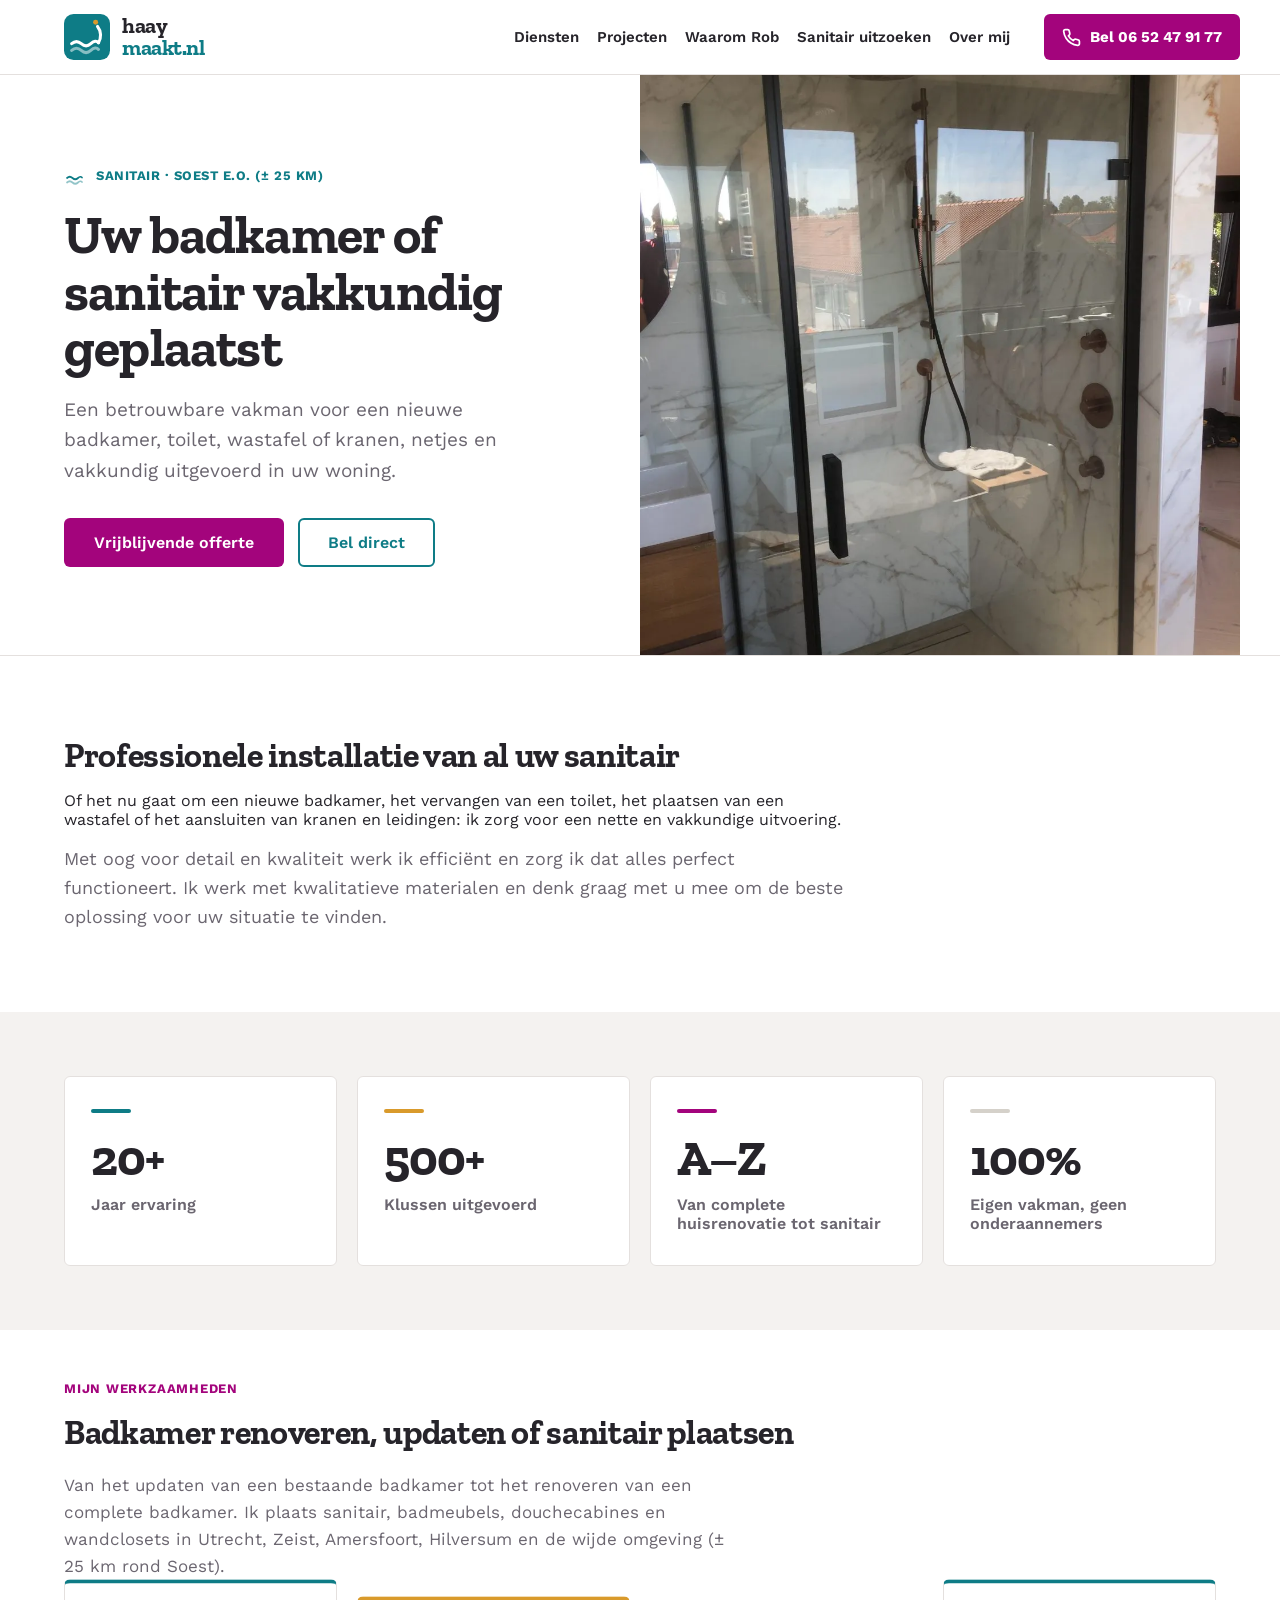
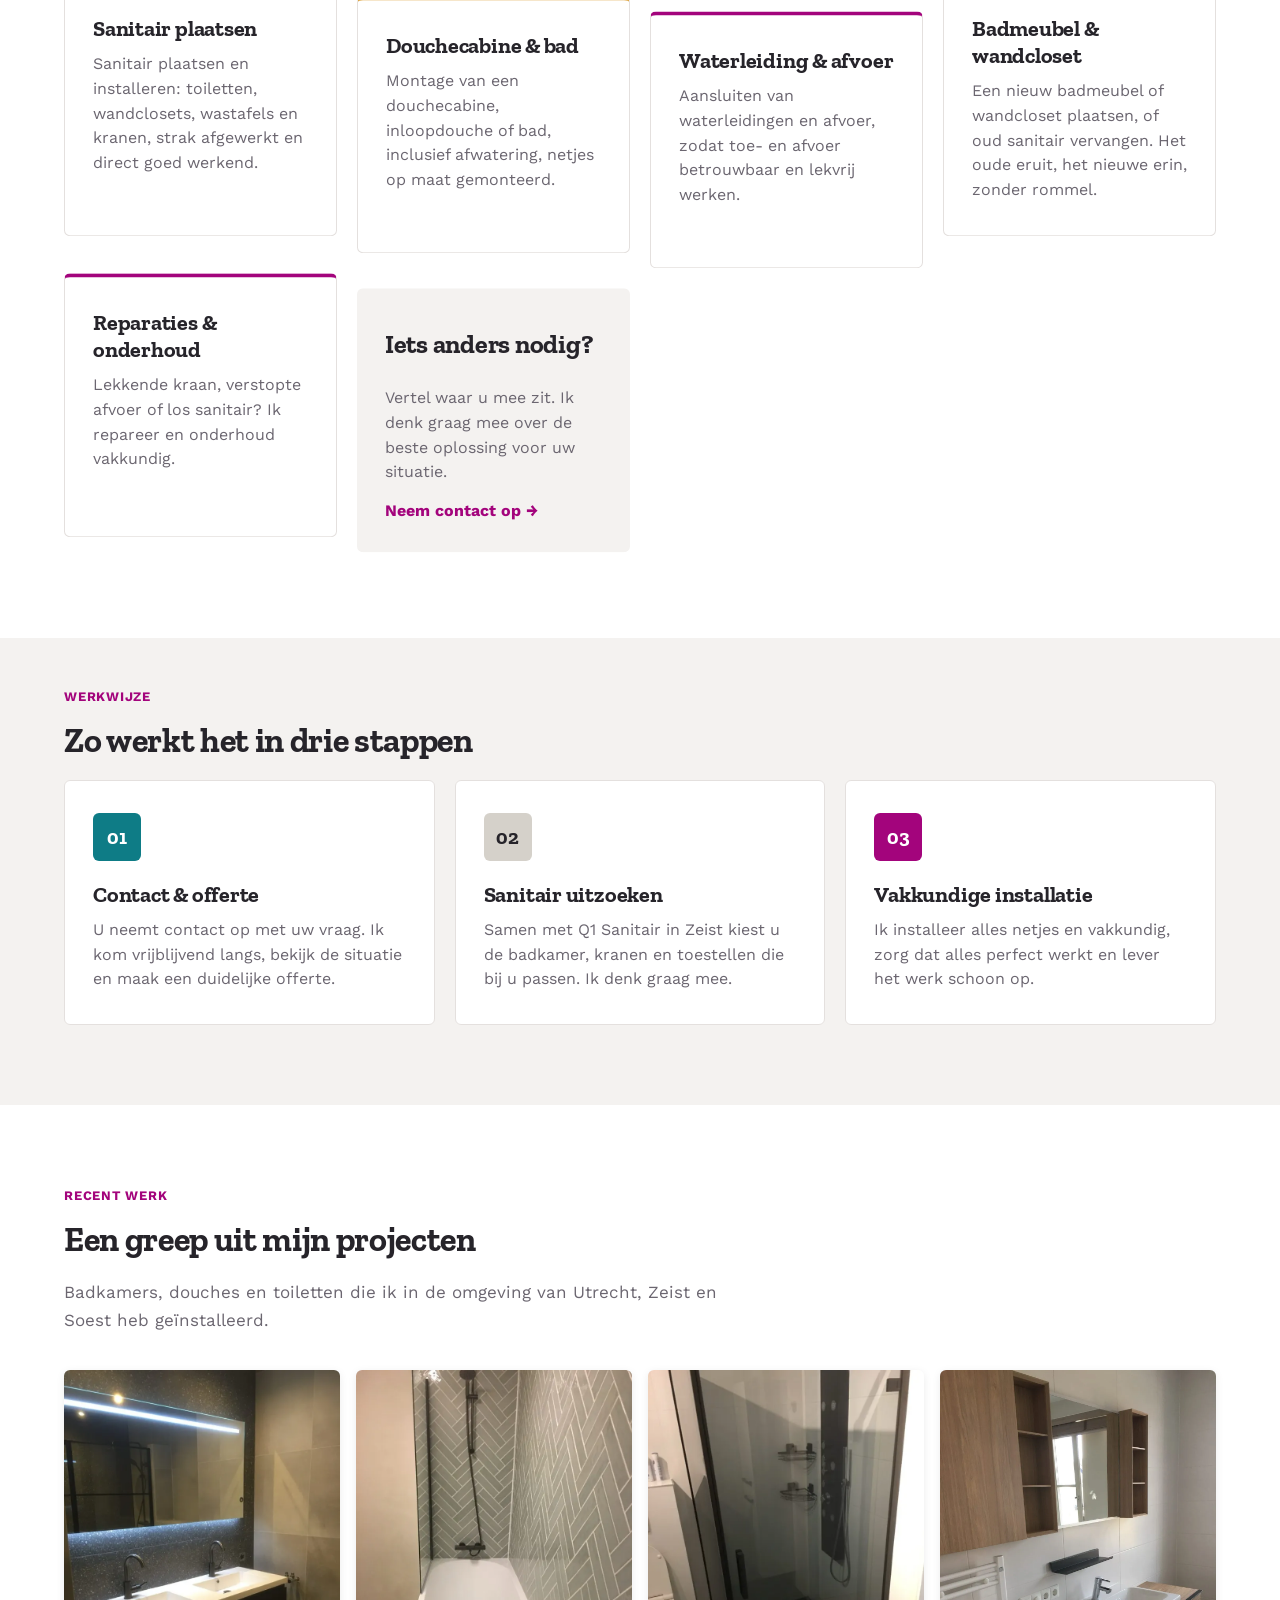
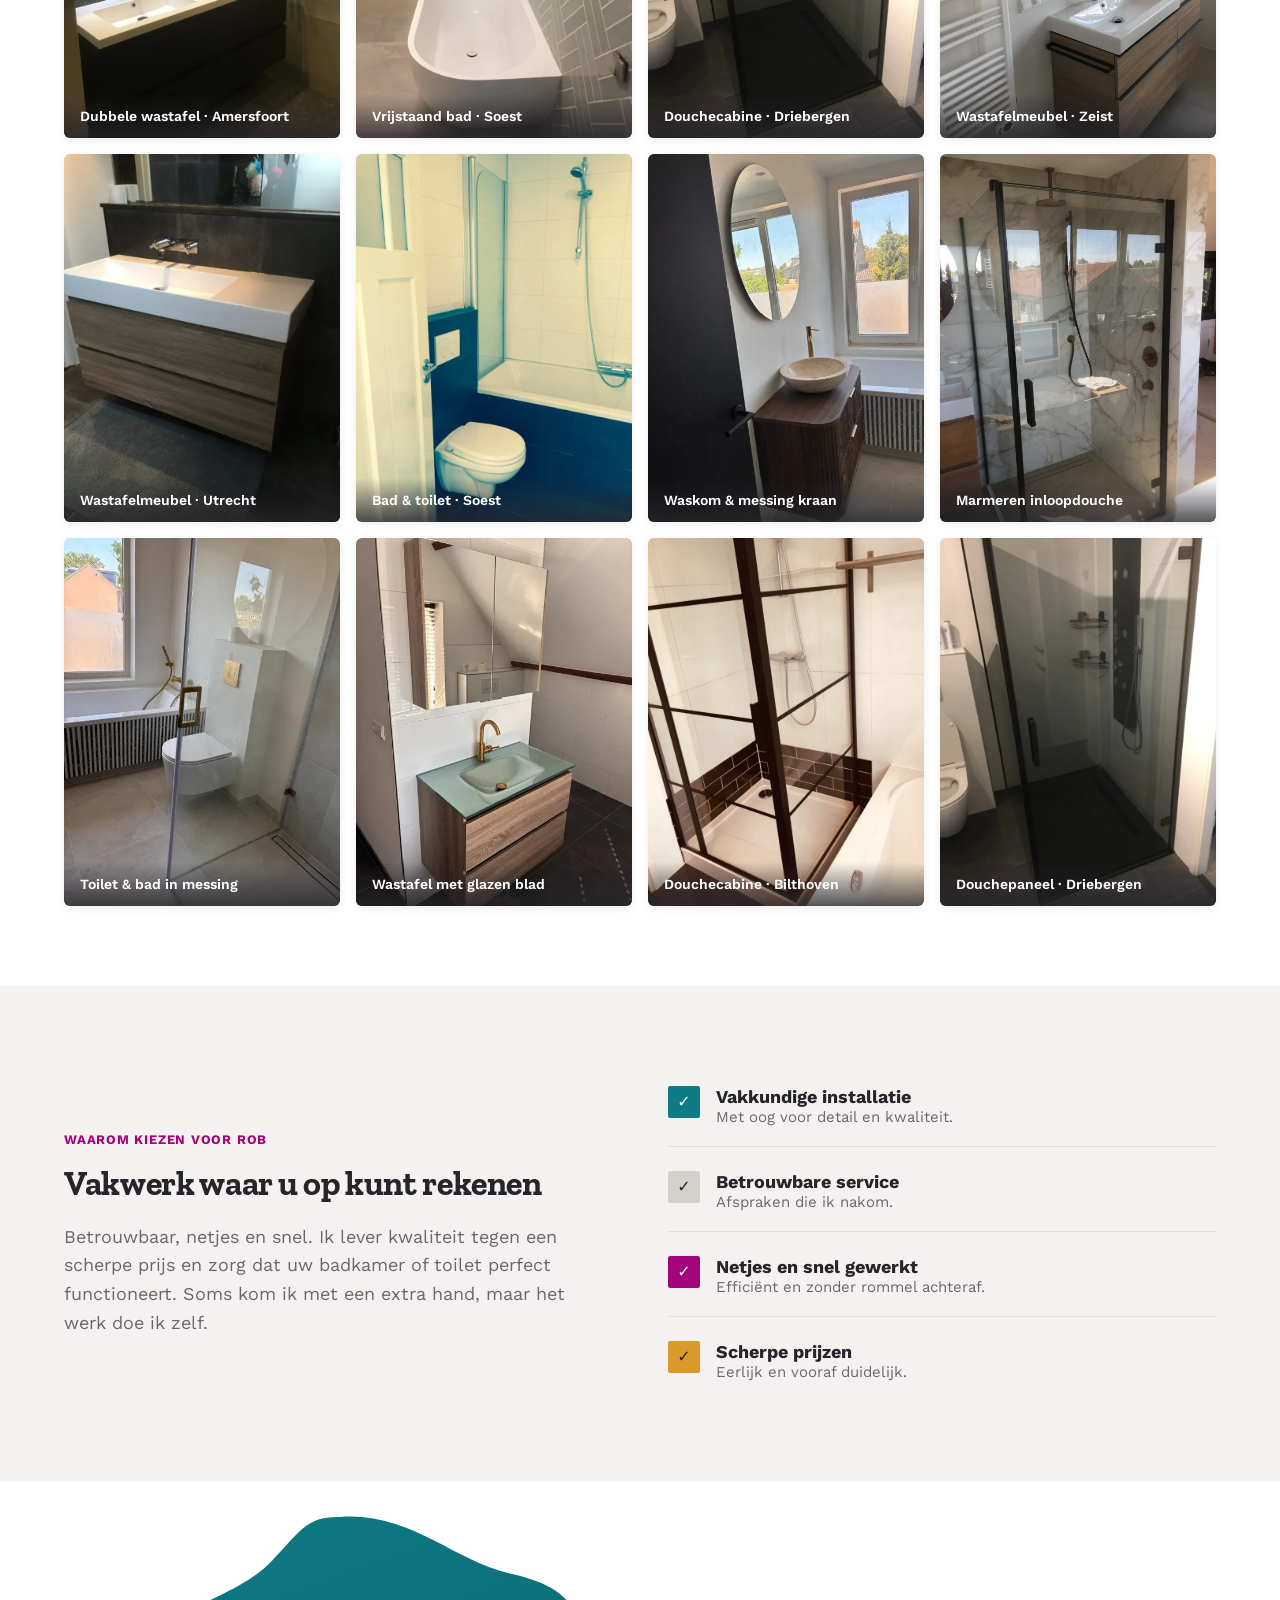
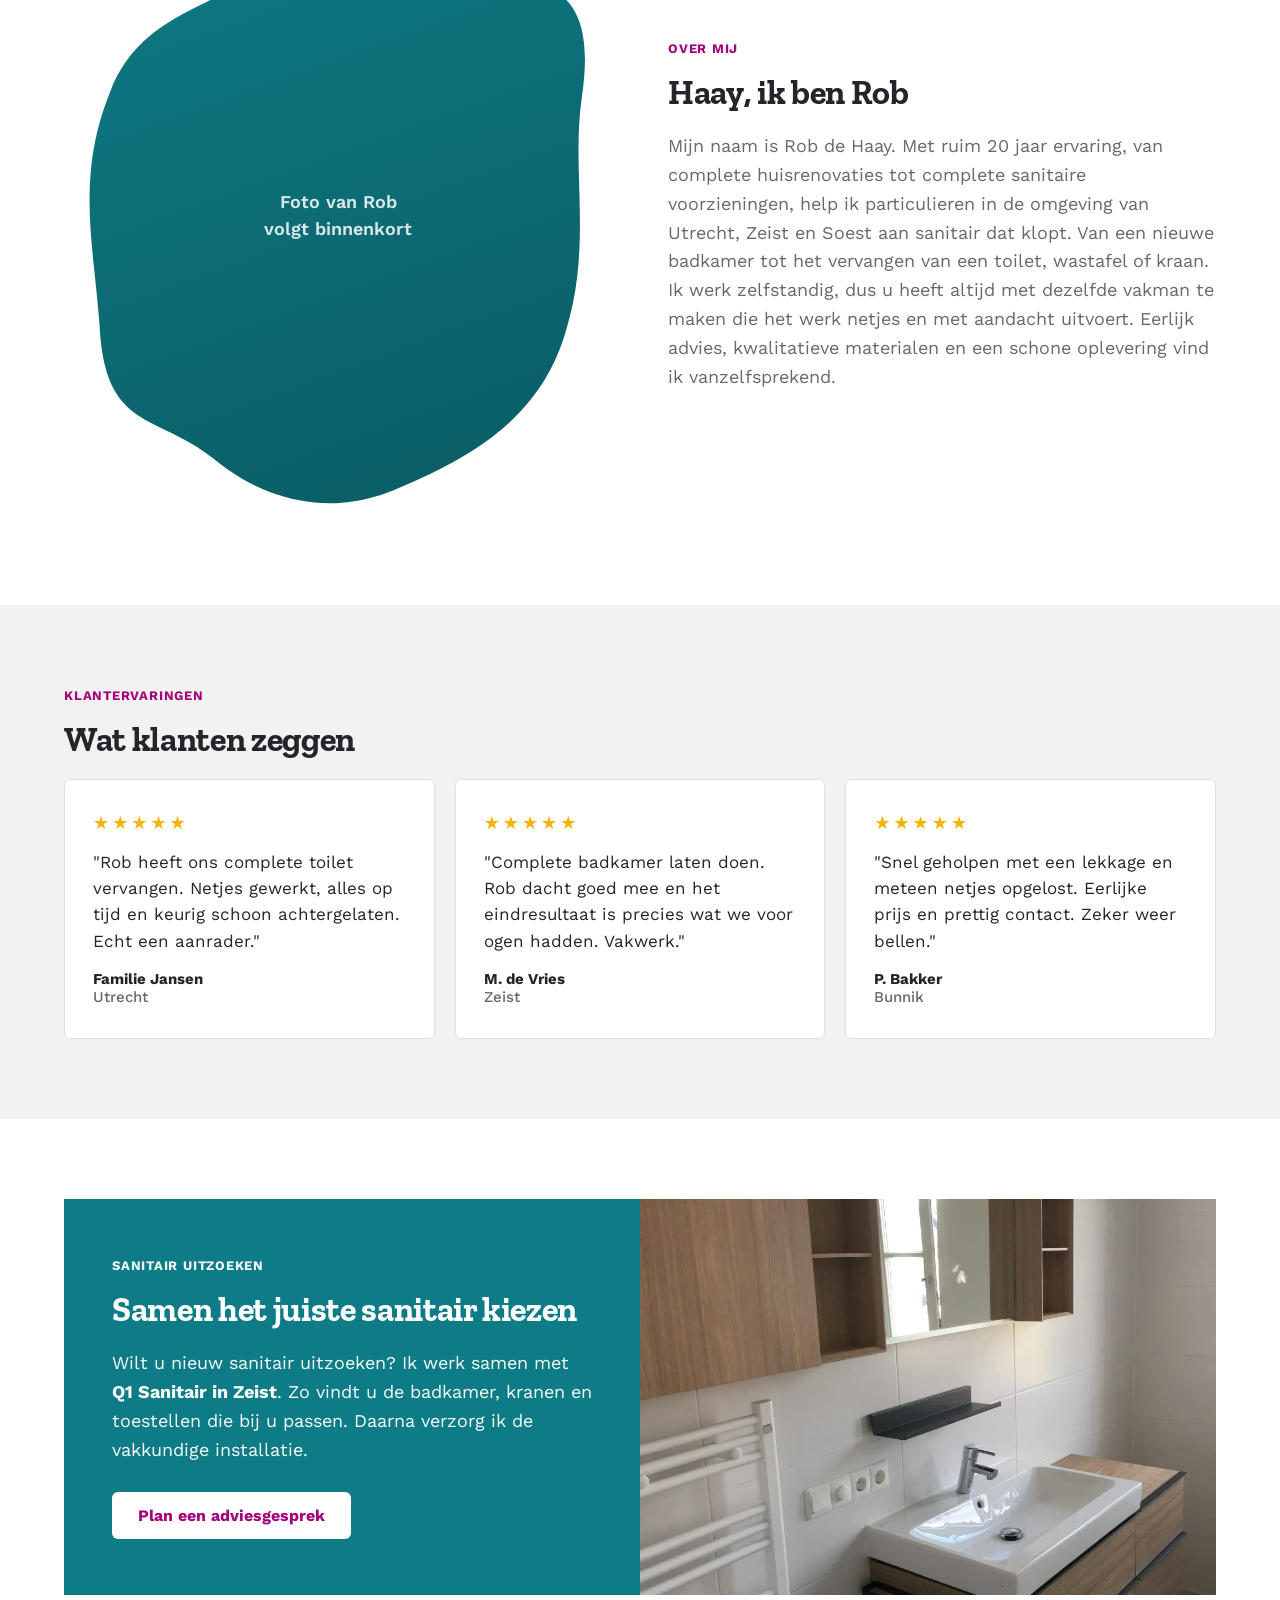
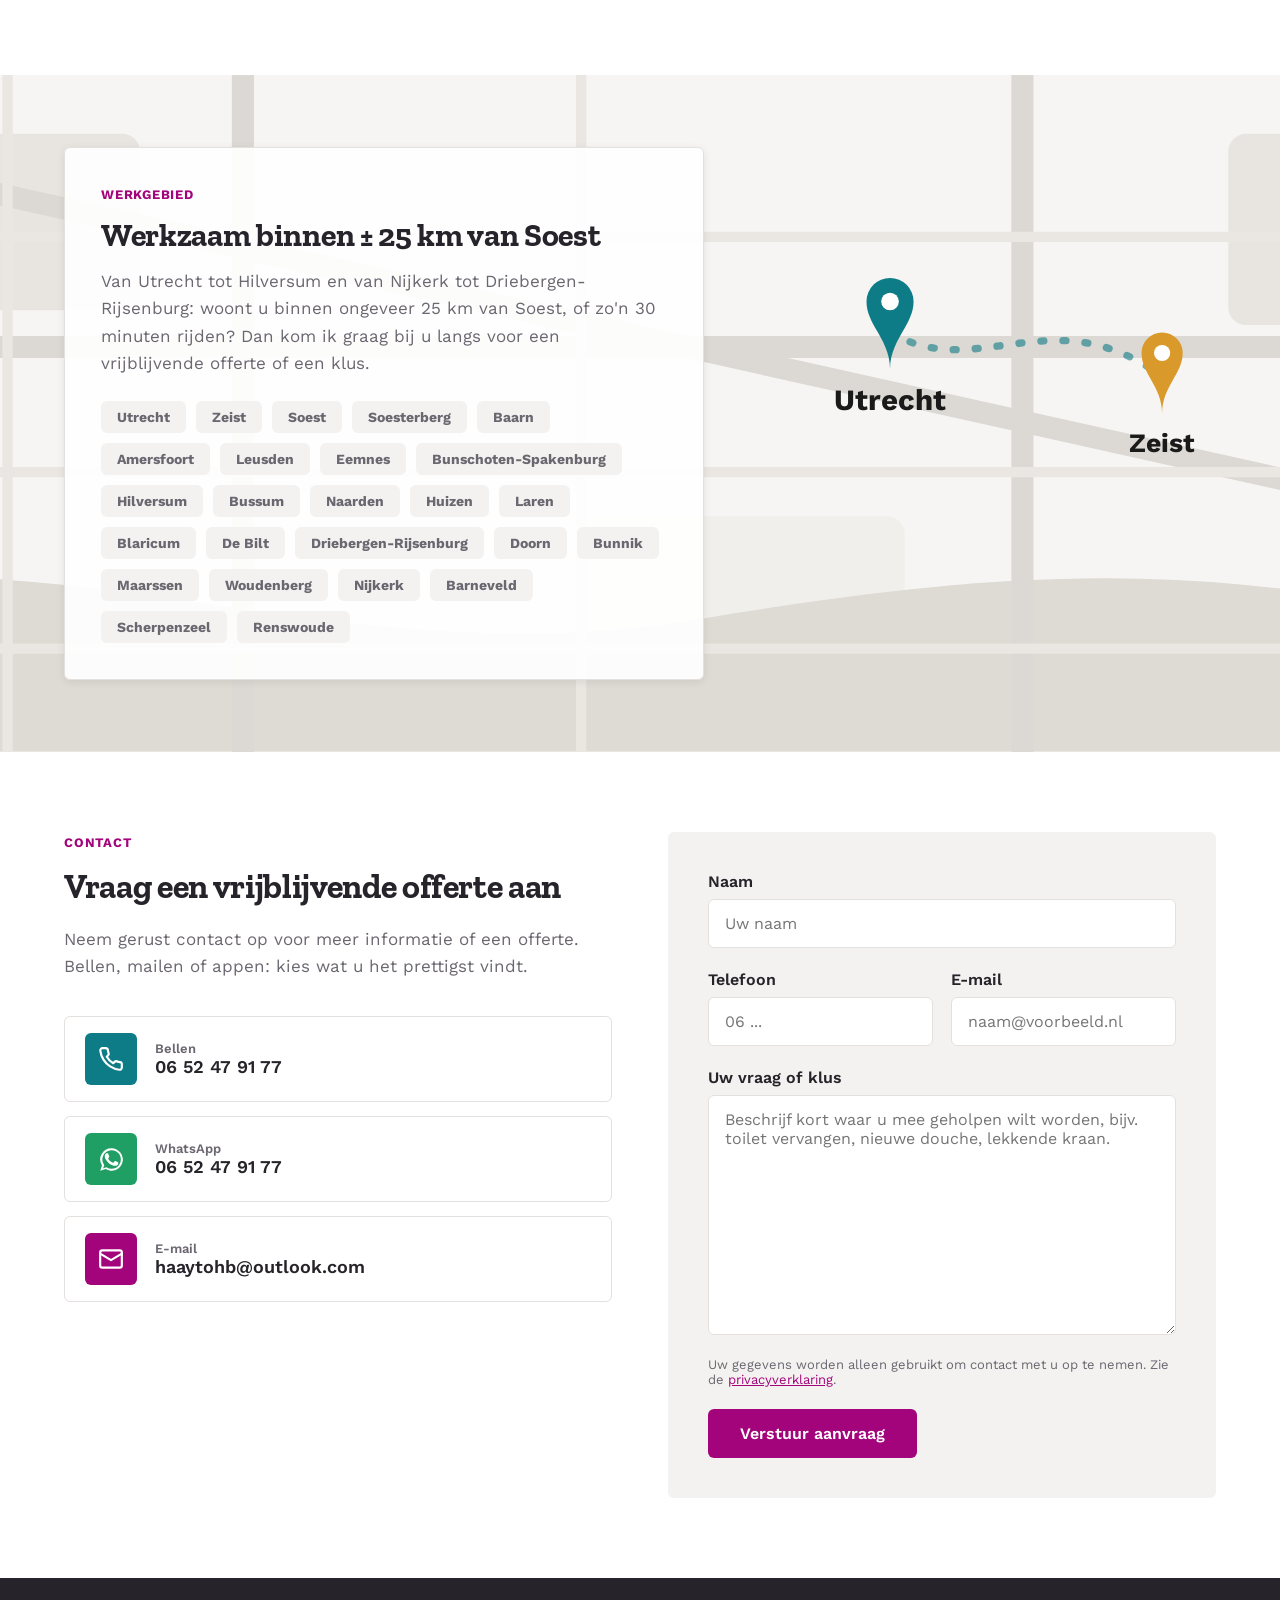
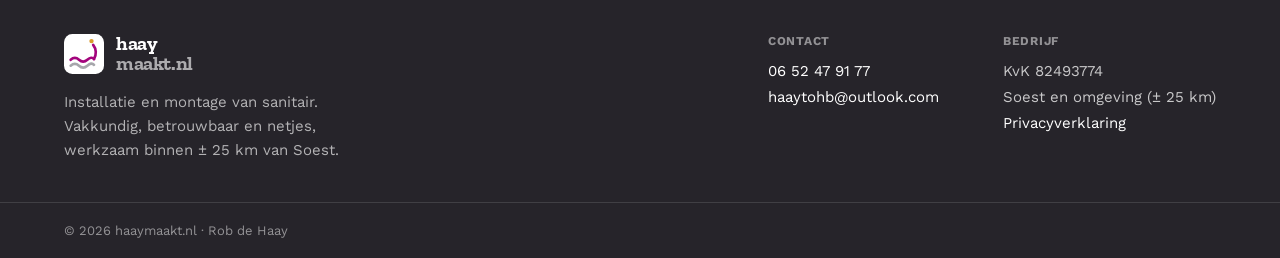
==== commit 90994bbf: "Lighthouse pass: eliminate residual CLS, fix contrast, responsive images - Both Work Sans and Zilla " ====
--- a/index.html
+++ b/index.html
@@ -86,9 +86,8 @@
 <link rel="preconnect" href="https://fonts.googleapis.com">
 <link rel="preconnect" href="https://fonts.gstatic.com" crossorigin>
 <link rel="preload" as="image" type="image/webp" href="/images/n-douche-zeist.webp" fetchpriority="high">
-<link rel="preload" as="style" href="https://fonts.googleapis.com/css2?family=Work+Sans:wght@400;500;600;700&family=Zilla+Slab:wght@500;600;700&display=swap">
-<link href="https://fonts.googleapis.com/css2?family=Work+Sans:wght@400;500;600;700&family=Zilla+Slab:wght@500;600;700&display=swap" rel="stylesheet" media="print" onload="this.media='all'">
-<noscript><link href="https://fonts.googleapis.com/css2?family=Work+Sans:wght@400;500;600;700&family=Zilla+Slab:wght@500;600;700&display=swap" rel="stylesheet"></noscript>
+<link rel="preconnect" href="https://haaymaakt.goatcounter.com">
+<link href="https://fonts.googleapis.com/css2?family=Work+Sans:wght@400;500;600;700&family=Zilla+Slab:wght@500;600;700&display=optional" rel="stylesheet">
 <link rel="stylesheet" href="/styles.css">
 </head>
 <body>
@@ -238,43 +237,43 @@
       <div class="gallery-grid">
         <figure>
           <picture>
-            <source type="image/webp" srcset="/images/werk-amersfoort.webp">
-            <img src="/images/werk-amersfoort.jpg" width="1050" height="1400" alt="Dubbele wastafel met zwart meubel, Amersfoort" loading="lazy">
+            <source type="image/webp" srcset="/images/werk-amersfoort-700.webp 700w, /images/werk-amersfoort.webp 1050w" sizes="(min-width: 1024px) 280px, (min-width: 640px) 45vw, 90vw">
+            <img src="/images/werk-amersfoort.jpg" srcset="/images/werk-amersfoort-700.jpg 700w, /images/werk-amersfoort.jpg 1050w" sizes="(min-width: 1024px) 280px, (min-width: 640px) 45vw, 90vw" width="1050" height="1400" alt="Dubbele wastafel met zwart meubel, Amersfoort" loading="lazy">
           </picture>
           <figcaption>Dubbele wastafel · Amersfoort</figcaption>
         </figure>
         <figure>
           <picture>
-            <source type="image/webp" srcset="/images/werk-bad-soest.webp">
-            <img src="/images/werk-bad-soest.jpg" width="1050" height="1400" alt="Vrijstaand bad met visgraat-tegels, Soest" loading="lazy">
+            <source type="image/webp" srcset="/images/werk-bad-soest-700.webp 700w, /images/werk-bad-soest.webp 1050w" sizes="(min-width: 1024px) 280px, (min-width: 640px) 45vw, 90vw">
+            <img src="/images/werk-bad-soest.jpg" srcset="/images/werk-bad-soest-700.jpg 700w, /images/werk-bad-soest.jpg 1050w" sizes="(min-width: 1024px) 280px, (min-width: 640px) 45vw, 90vw" width="1050" height="1400" alt="Vrijstaand bad met visgraat-tegels, Soest" loading="lazy">
           </picture>
           <figcaption>Vrijstaand bad · Soest</figcaption>
         </figure>
         <figure>
           <picture>
-            <source type="image/webp" srcset="/images/werk-cabine-driebergen.webp">
-            <img src="/images/werk-cabine-driebergen.jpg" width="1050" height="1400" alt="Inloopdouche met zwart glas, Driebergen" loading="lazy">
+            <source type="image/webp" srcset="/images/werk-cabine-driebergen-700.webp 700w, /images/werk-cabine-driebergen.webp 1050w" sizes="(min-width: 1024px) 280px, (min-width: 640px) 45vw, 90vw">
+            <img src="/images/werk-cabine-driebergen.jpg" srcset="/images/werk-cabine-driebergen-700.jpg 700w, /images/werk-cabine-driebergen.jpg 1050w" sizes="(min-width: 1024px) 280px, (min-width: 640px) 45vw, 90vw" width="1050" height="1400" alt="Inloopdouche met zwart glas, Driebergen" loading="lazy">
           </picture>
           <figcaption>Douchecabine · Driebergen</figcaption>
         </figure>
         <figure>
           <picture>
-            <source type="image/webp" srcset="/images/werk-zeist.webp">
-            <img src="/images/werk-zeist.jpg" width="1050" height="1400" alt="Wastafelmeubel met spiegelkast, Zeist" loading="lazy">
+            <source type="image/webp" srcset="/images/werk-zeist-700.webp 700w, /images/werk-zeist.webp 1050w" sizes="(min-width: 1024px) 280px, (min-width: 640px) 45vw, 90vw">
+            <img src="/images/werk-zeist.jpg" srcset="/images/werk-zeist-700.jpg 700w, /images/werk-zeist.jpg 1050w" sizes="(min-width: 1024px) 280px, (min-width: 640px) 45vw, 90vw" width="1050" height="1400" alt="Wastafelmeubel met spiegelkast, Zeist" loading="lazy">
           </picture>
           <figcaption>Wastafelmeubel · Zeist</figcaption>
         </figure>
         <figure>
           <picture>
-            <source type="image/webp" srcset="/images/werk-badmeubel-utrecht.webp">
-            <img src="/images/werk-badmeubel-utrecht.jpg" width="1050" height="1400" alt="Wastafelmeubel met houtlook, Utrecht" loading="lazy">
+            <source type="image/webp" srcset="/images/werk-badmeubel-utrecht-700.webp 700w, /images/werk-badmeubel-utrecht.webp 1050w" sizes="(min-width: 1024px) 280px, (min-width: 640px) 45vw, 90vw">
+            <img src="/images/werk-badmeubel-utrecht.jpg" srcset="/images/werk-badmeubel-utrecht-700.jpg 700w, /images/werk-badmeubel-utrecht.jpg 1050w" sizes="(min-width: 1024px) 280px, (min-width: 640px) 45vw, 90vw" width="1050" height="1400" alt="Wastafelmeubel met houtlook, Utrecht" loading="lazy">
           </picture>
           <figcaption>Wastafelmeubel · Utrecht</figcaption>
         </figure>
         <figure>
           <picture>
-            <source type="image/webp" srcset="/images/werk-badkamer-soest.webp">
-            <img src="/images/werk-badkamer-soest.jpg" width="1050" height="1400" alt="Bad met douche en zwevend toilet, Soest" loading="lazy">
+            <source type="image/webp" srcset="/images/werk-badkamer-soest-700.webp 700w, /images/werk-badkamer-soest.webp 1050w" sizes="(min-width: 1024px) 280px, (min-width: 640px) 45vw, 90vw">
+            <img src="/images/werk-badkamer-soest.jpg" srcset="/images/werk-badkamer-soest-700.jpg 700w, /images/werk-badkamer-soest.jpg 1050w" sizes="(min-width: 1024px) 280px, (min-width: 640px) 45vw, 90vw" width="1050" height="1400" alt="Bad met douche en zwevend toilet, Soest" loading="lazy">
           </picture>
           <figcaption>Bad &amp; toilet · Soest</figcaption>
         </figure>
@@ -287,8 +286,8 @@
         </figure>
         <figure>
           <picture>
-            <source type="image/webp" srcset="/images/n-douche-zeist.webp">
-            <img src="/images/n-douche-zeist.jpg" width="1050" height="1400" alt="Marmeren inloopdouche met zitbank" loading="lazy">
+            <source type="image/webp" srcset="/images/n-douche-zeist-700.webp 700w, /images/n-douche-zeist.webp 1050w" sizes="(min-width: 1024px) 280px, (min-width: 640px) 45vw, 90vw">
+            <img src="/images/n-douche-zeist.jpg" srcset="/images/n-douche-zeist-700.jpg 700w, /images/n-douche-zeist.jpg 1050w" sizes="(min-width: 1024px) 280px, (min-width: 640px) 45vw, 90vw" width="1050" height="1400" alt="Marmeren inloopdouche met zitbank" loading="lazy">
           </picture>
           <figcaption>Marmeren inloopdouche</figcaption>
         </figure>
@@ -308,15 +307,15 @@
         </figure>
         <figure>
           <picture>
-            <source type="image/webp" srcset="/images/n-bilthoven.webp">
-            <img src="/images/n-bilthoven.jpg" width="1050" height="1400" alt="Douchecabine met zwarte profielen, Bilthoven" loading="lazy">
+            <source type="image/webp" srcset="/images/n-bilthoven-700.webp 700w, /images/n-bilthoven.webp 1050w" sizes="(min-width: 1024px) 280px, (min-width: 640px) 45vw, 90vw">
+            <img src="/images/n-bilthoven.jpg" srcset="/images/n-bilthoven-700.jpg 700w, /images/n-bilthoven.jpg 1050w" sizes="(min-width: 1024px) 280px, (min-width: 640px) 45vw, 90vw" width="1050" height="1400" alt="Douchecabine met zwarte profielen, Bilthoven" loading="lazy">
           </picture>
           <figcaption>Douchecabine · Bilthoven</figcaption>
         </figure>
         <figure>
           <picture>
-            <source type="image/webp" srcset="/images/n-cabine-driebergen2.webp">
-            <img src="/images/n-cabine-driebergen2.jpg" width="1050" height="1400" alt="Douchecabine met zwart doucheparaneel" loading="lazy">
+            <source type="image/webp" srcset="/images/n-cabine-driebergen2-700.webp 700w, /images/n-cabine-driebergen2.webp 1050w" sizes="(min-width: 1024px) 280px, (min-width: 640px) 45vw, 90vw">
+            <img src="/images/n-cabine-driebergen2.jpg" srcset="/images/n-cabine-driebergen2-700.jpg 700w, /images/n-cabine-driebergen2.jpg 1050w" sizes="(min-width: 1024px) 280px, (min-width: 640px) 45vw, 90vw" width="1050" height="1400" alt="Douchecabine met zwart doucheparaneel" loading="lazy">
           </picture>
           <figcaption>Douchepaneel · Driebergen</figcaption>
         </figure>
--- a/styles.css
+++ b/styles.css
@@ -145,7 +145,7 @@
 section > .eyebrow, .services > h2, .process > h2 { max-width: var(--content-max); }
 .eyebrow { display: inline-flex; align-items: center; gap: 8px; font-size: 13px; font-weight: 700; letter-spacing: 0.06em; text-transform: uppercase; color: var(--color-primary); }
 .eyebrow-icon { color: var(--color-petrol); letter-spacing: 0.04em; margin-bottom: 20px; }
-.eyebrow-on-dark { color: rgba(255, 255, 255, 0.75); }
+.eyebrow-on-dark { color: rgba(255, 255, 255, 0.95); }
 h2 { font-size: clamp(24px, 4.5vw, 34px); line-height: 1.15; margin: 16px 0 20px; }
 .lead { font-size: 18px; line-height: 1.6; color: var(--color-text-muted); }
 .muted { color: var(--color-text-muted); font-size: 18px; line-height: 1.6; }
@@ -253,7 +253,7 @@
 .partner-grid { max-width: var(--content-max); margin: 0 auto; padding: 80px 24px; display: grid; grid-template-columns: repeat(auto-fit, minmax(360px, 1fr)); align-items: stretch; border-radius: var(--radius-md); overflow: hidden; }
 .partner-copy { background: var(--color-petrol); color: #fff; padding: clamp(40px, 6vw, 56px) clamp(28px, 4vw, 48px); }
 .partner-copy h2 { color: #fff; }
-.partner-copy p { font-size: 18px; line-height: 1.6; color: rgba(255, 255, 255, 0.9); margin: 0 0 28px; }
+.partner-copy p { font-size: 18px; line-height: 1.6; color: rgba(255, 255, 255, 0.97); margin: 0 0 28px; }
 .partner-photo { background-image: url('/images/werk-zeist.jpg'); background-image: image-set(url('/images/werk-zeist.webp') type('image/webp'), url('/images/werk-zeist.jpg') type('image/jpeg')); background-size: cover; background-position: center; min-height: 320px; }
 
 /* ===== Werkgebied ===== */
@@ -264,7 +264,7 @@
 .area-card h2 { font-size: clamp(23px, 4.5vw, 32px); margin: 14px 0 14px; }
 .area-card p { font-size: 17px; line-height: 1.6; color: var(--color-text-muted); margin: 0 0 24px; }
 .chip-row { display: flex; gap: 10px; flex-wrap: wrap; }
-.chip { background: var(--color-surface); color: var(--color-text-muted); font-weight: 700; font-size: 14px; padding: 8px 16px; border-radius: var(--radius-md); border: 1px solid var(--color-border); }
+.chip { background: var(--color-surface); color: var(--color-text-muted); font-weight: 700; font-size: 14px; padding: 8px 16px; border-radius: var(--radius-md); }
 
 /* ===== Contact ===== */
 .contact { max-width: var(--content-max); margin: 0 auto; padding: 80px 24px; scroll-margin-top: 80px; display: grid; grid-template-columns: repeat(auto-fit, minmax(320px, 1fr)); gap: 56px; overflow: hidden; }
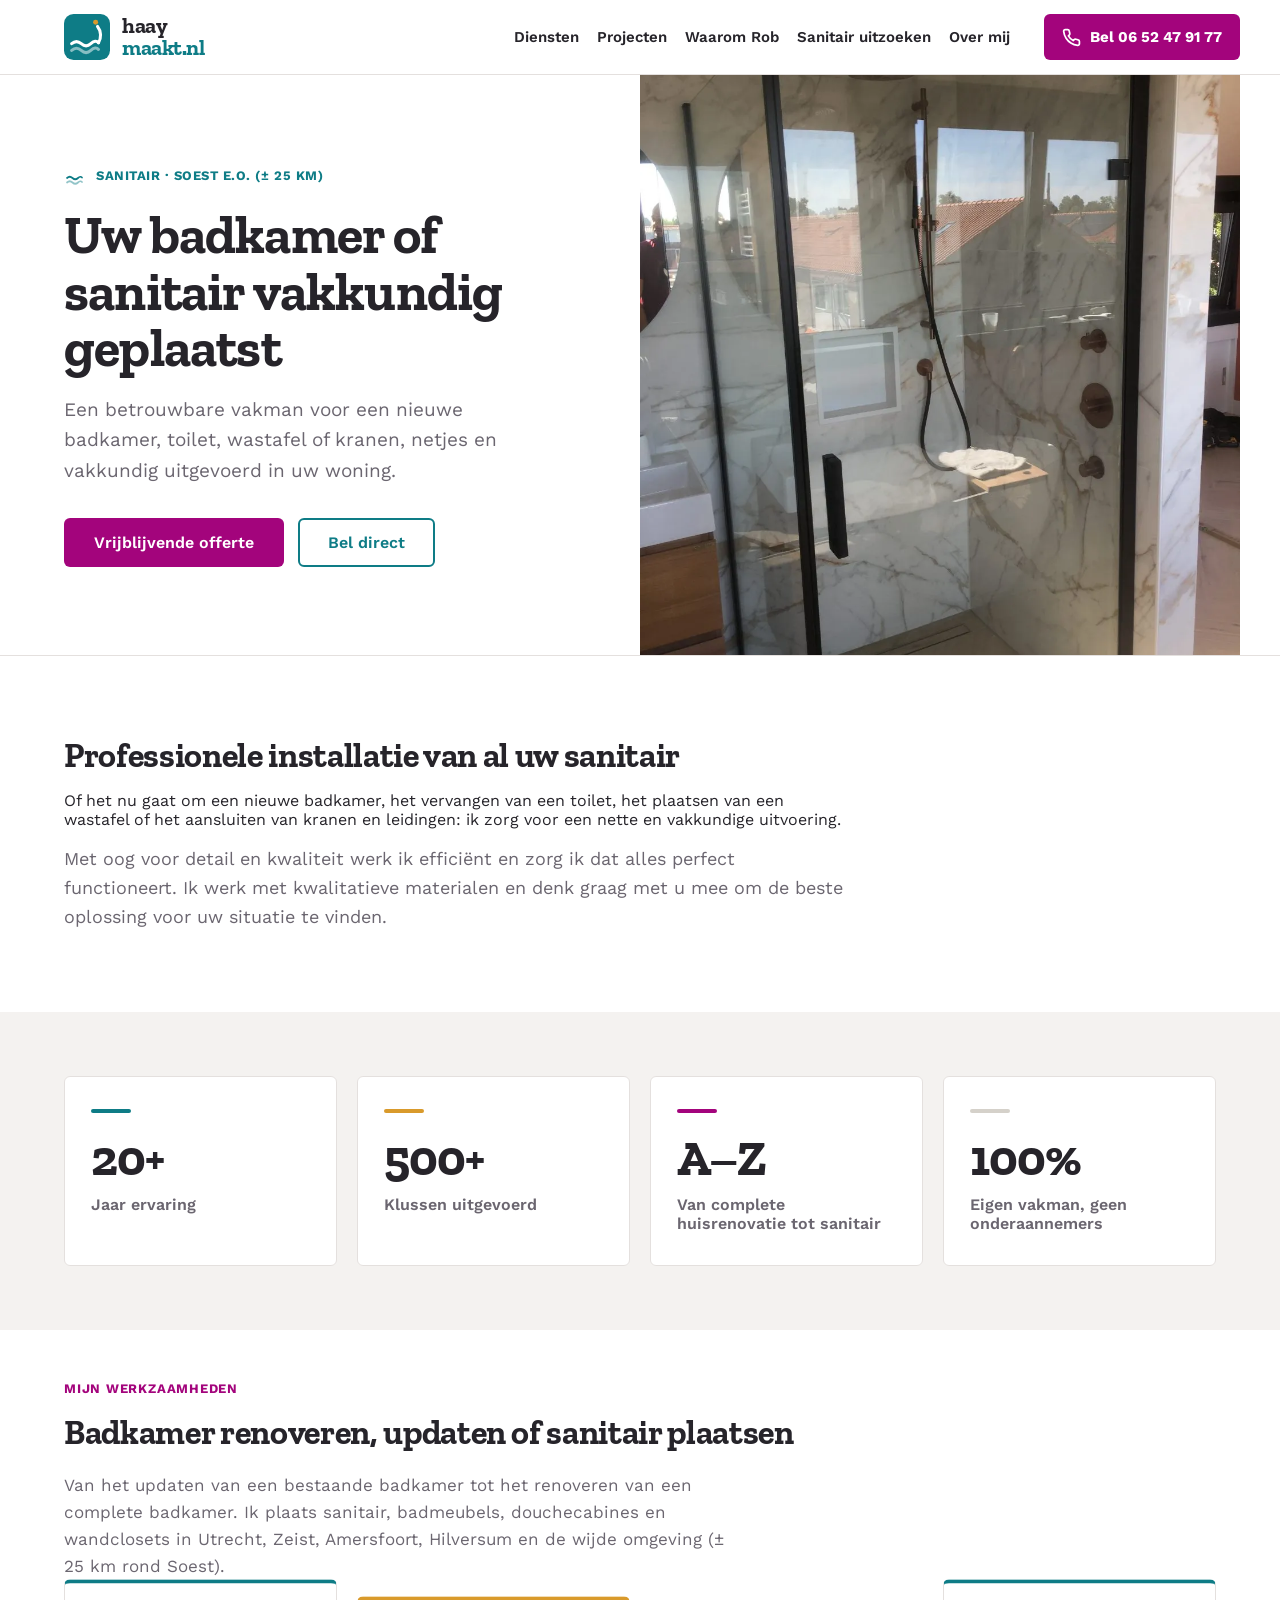
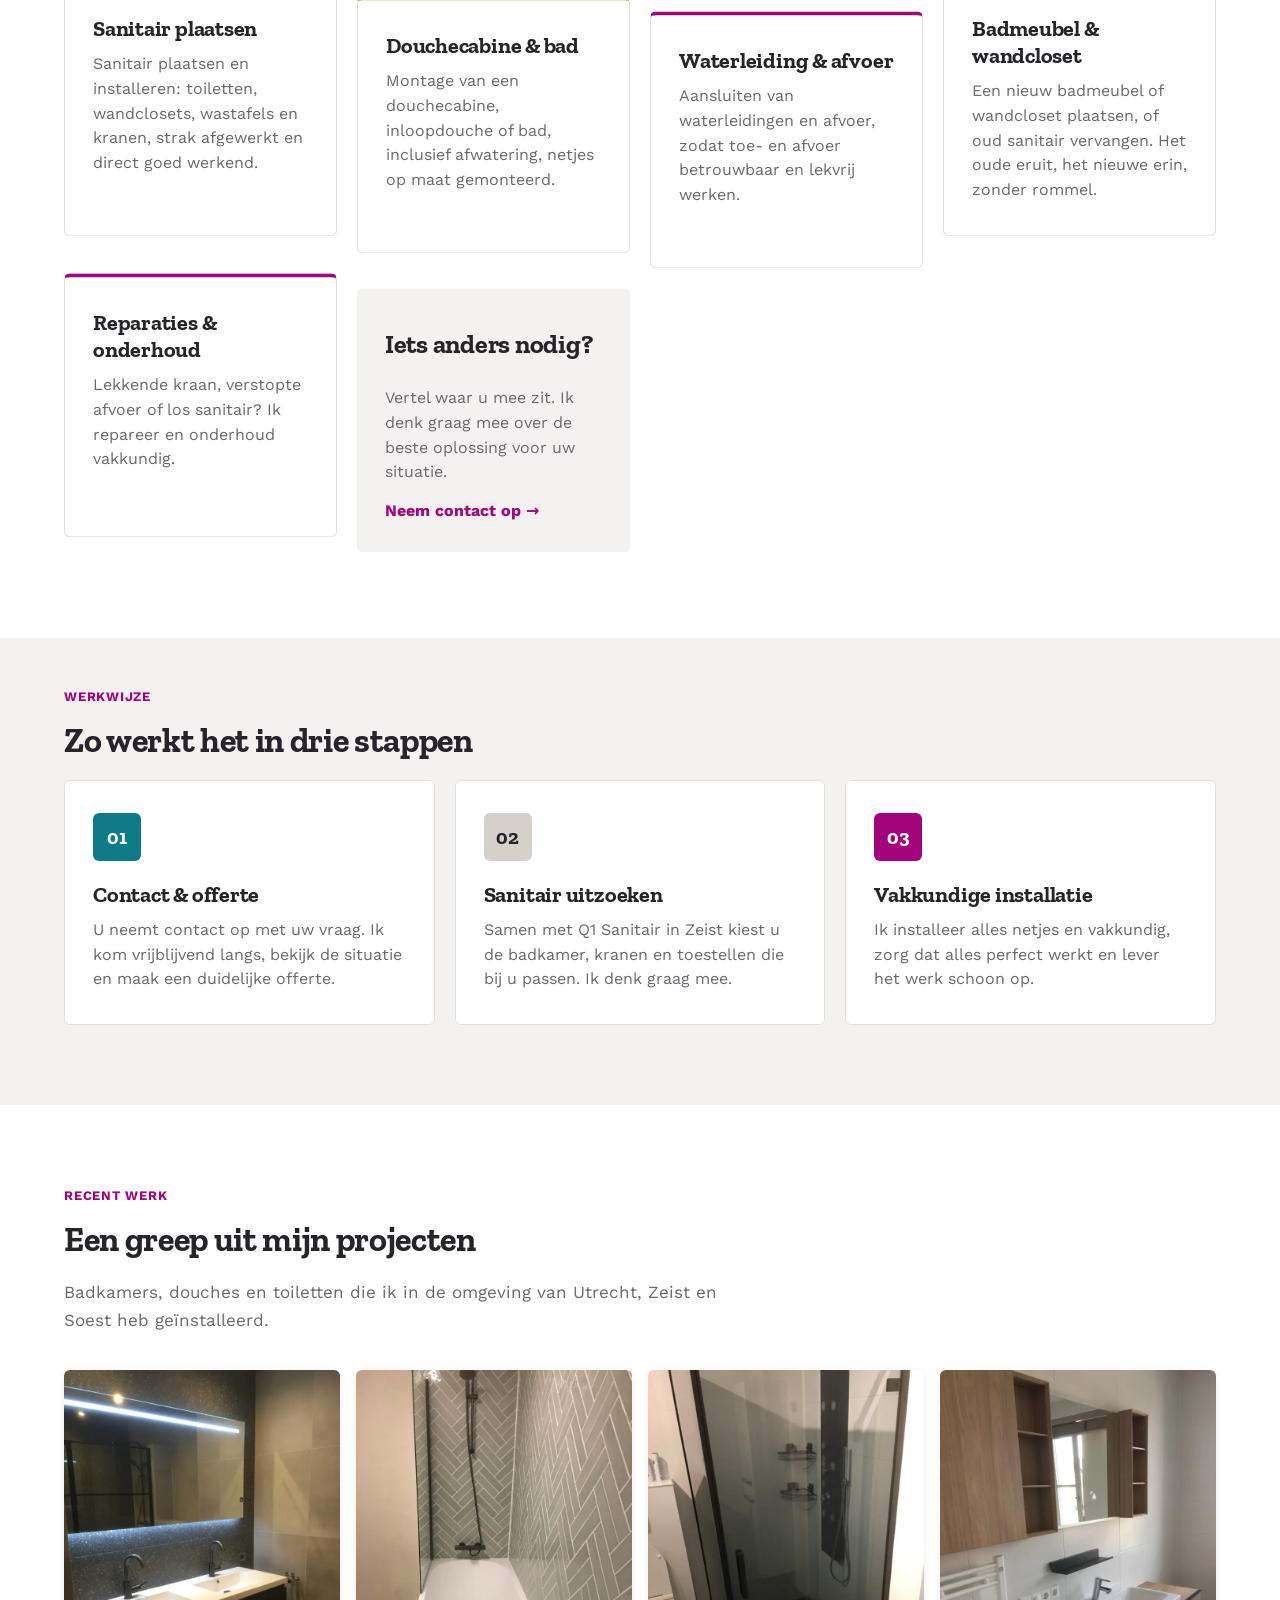
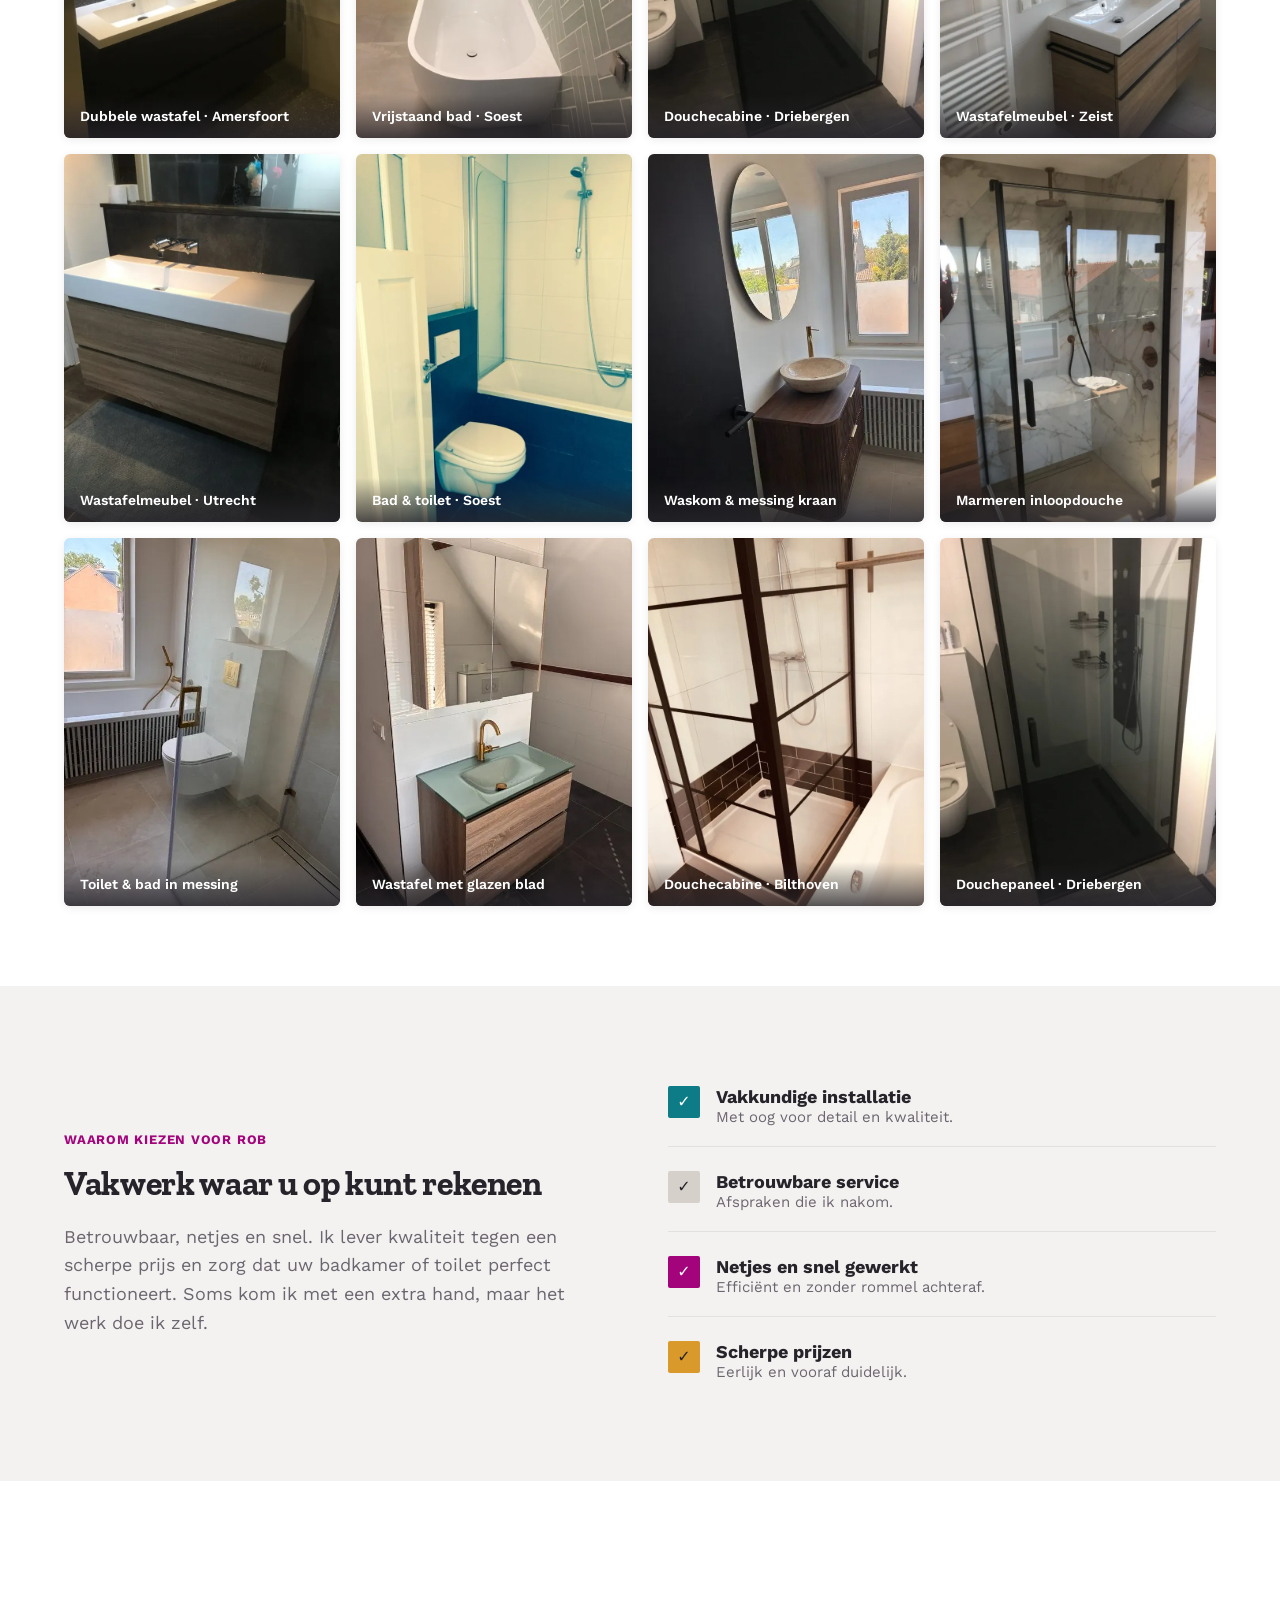
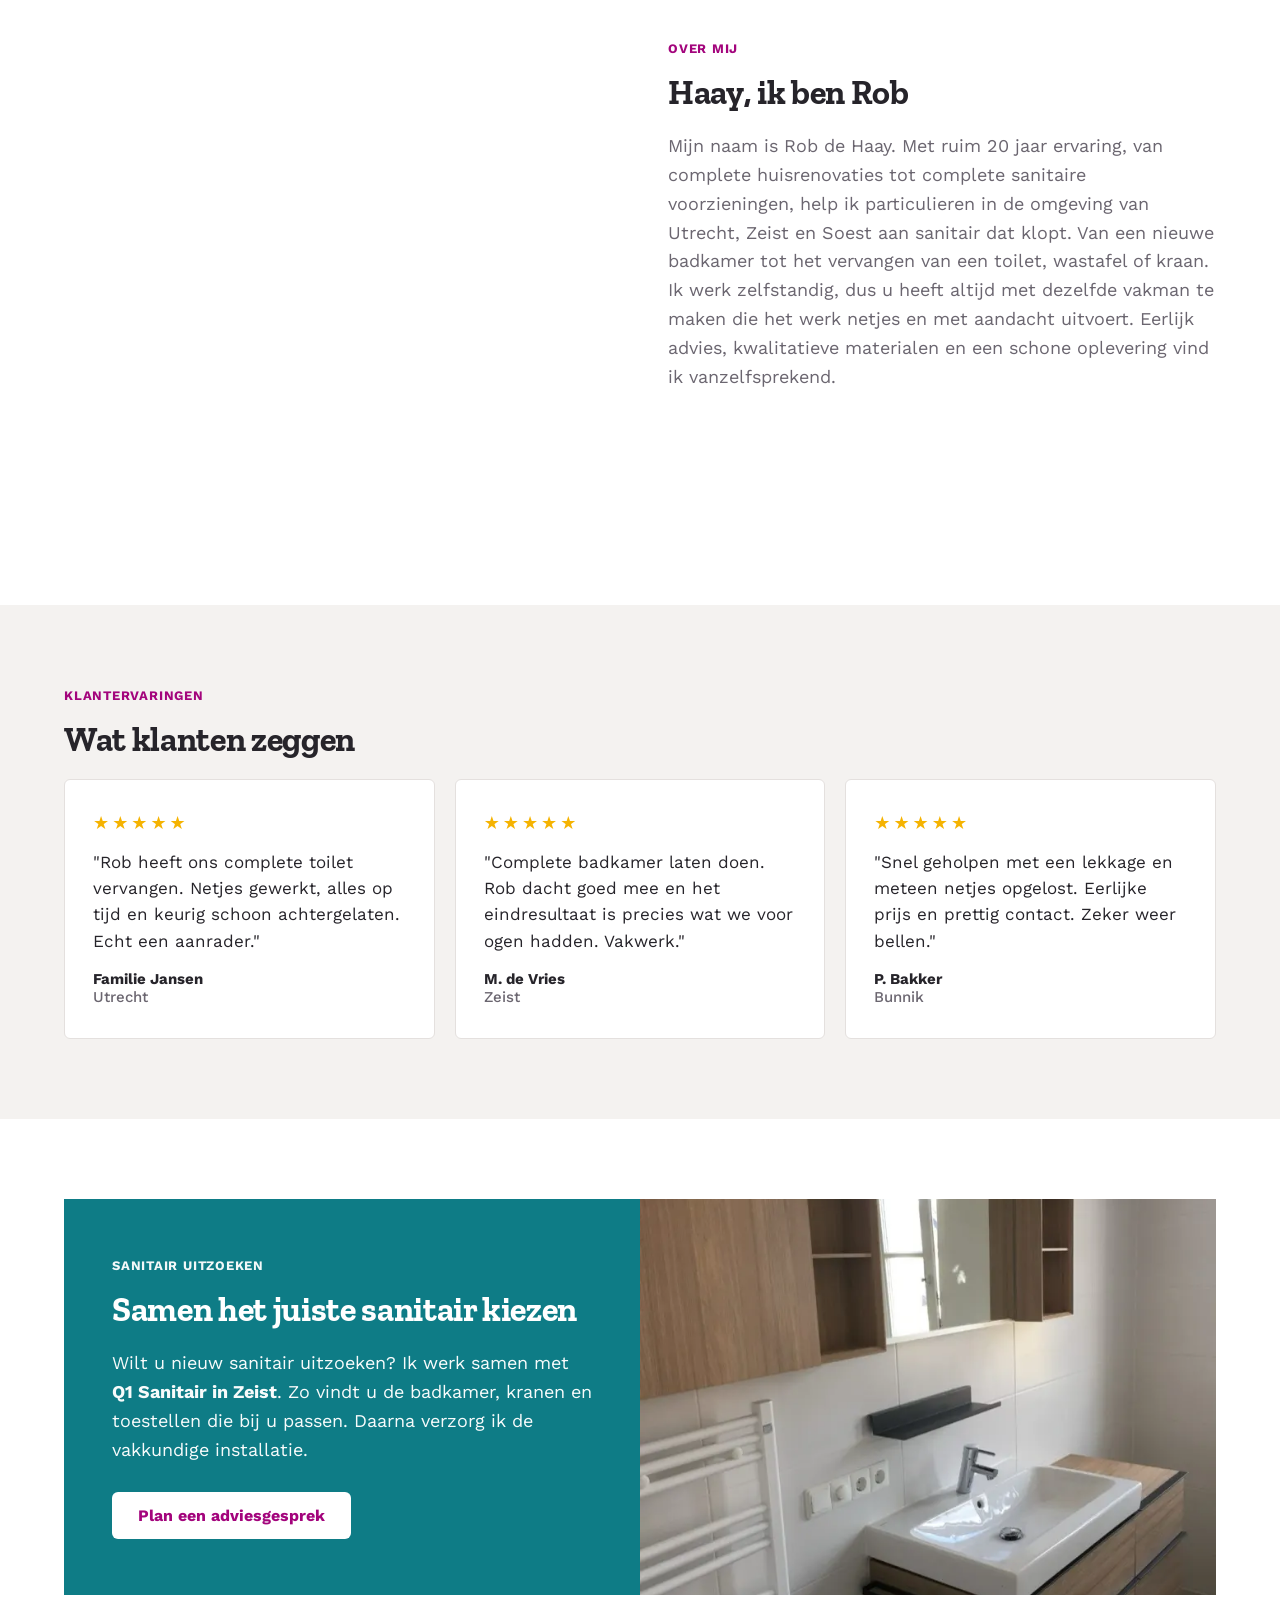
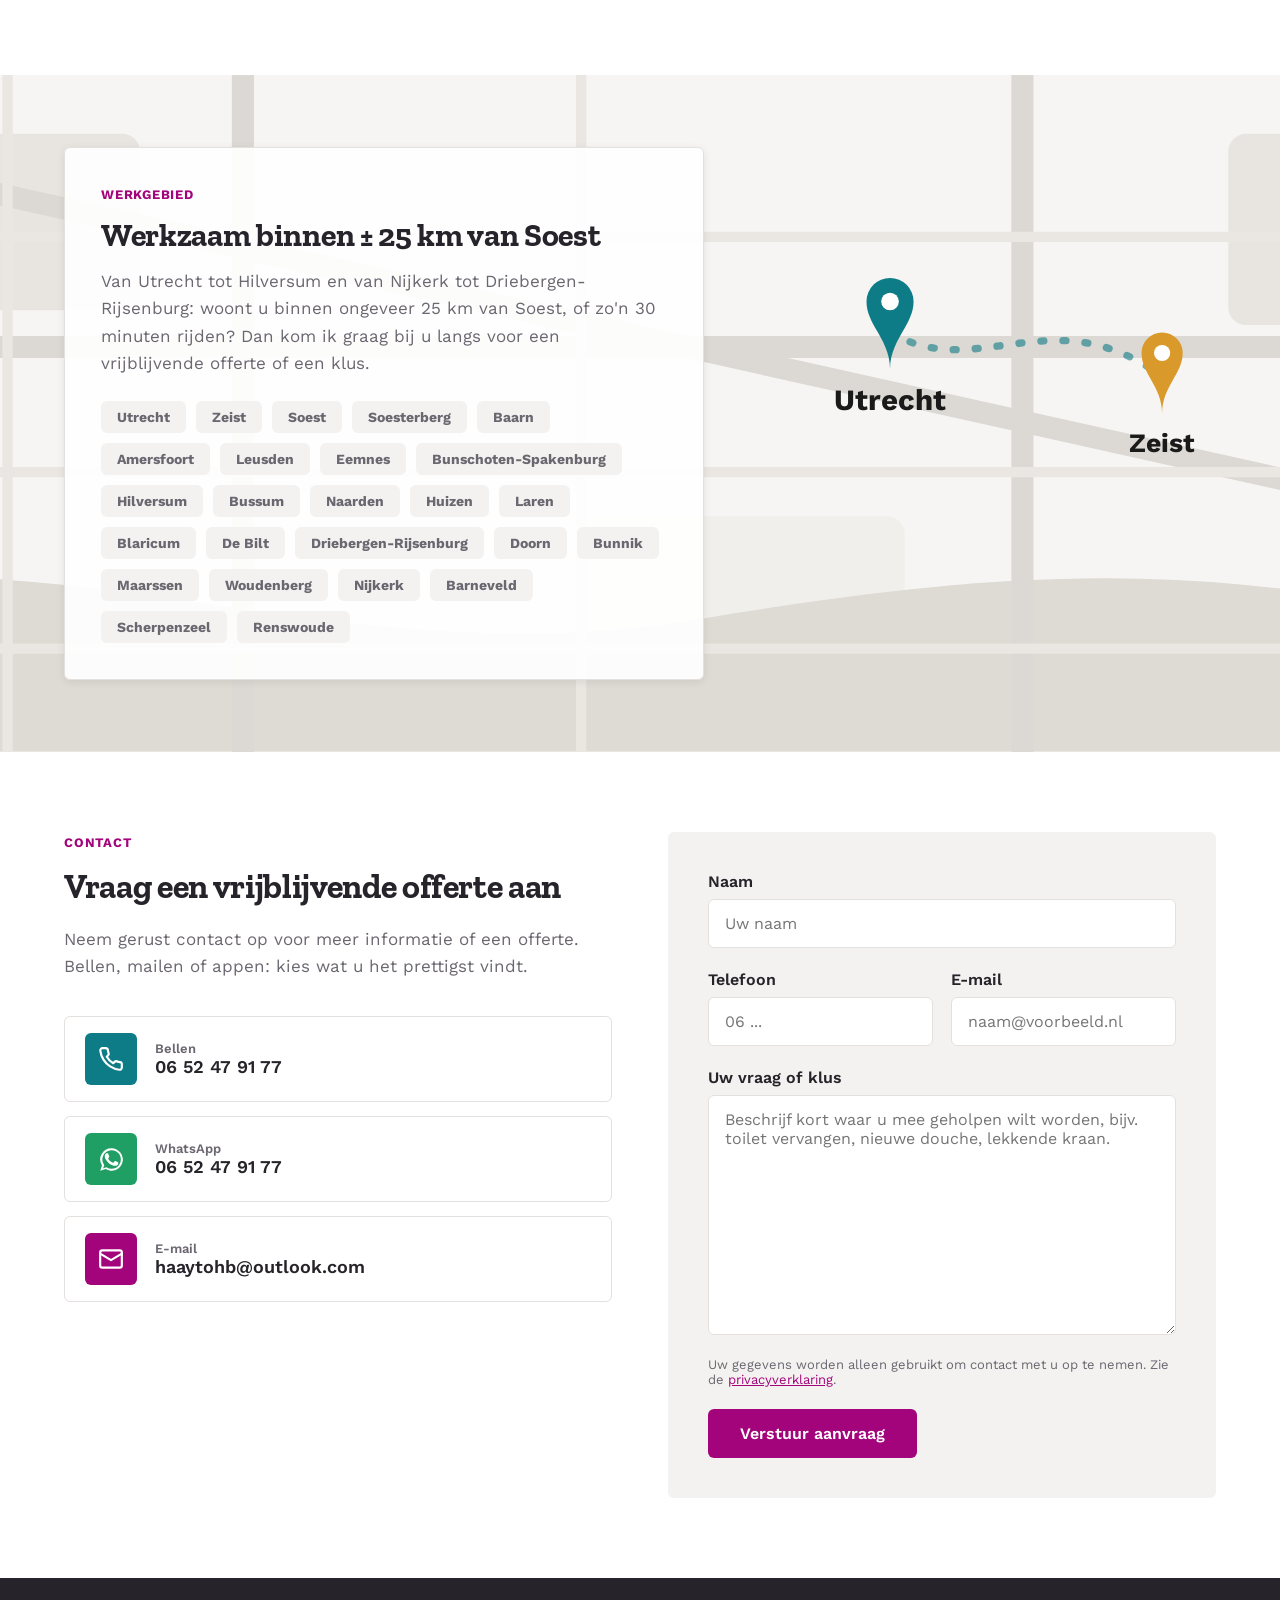
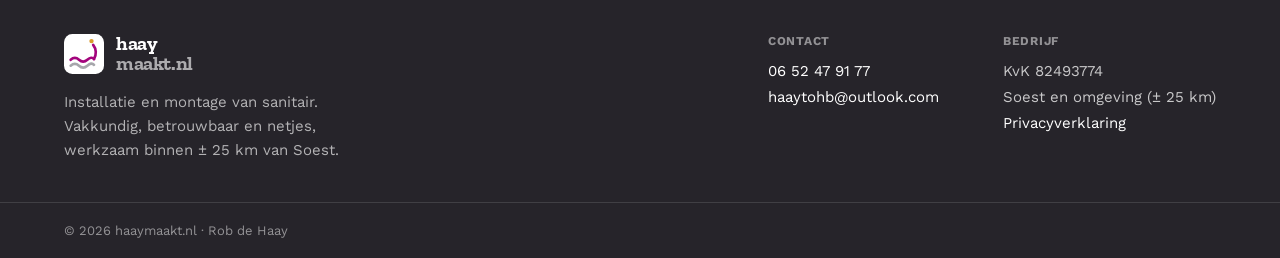
==== commit e5ddf70c: "Self-host Work Sans and Zilla Slab, drop Google Fonts entirely Permanently removes the cross-origin " ====
--- a/index.html
+++ b/index.html
@@ -83,11 +83,10 @@
 }
 </script>
 
-<link rel="preconnect" href="https://fonts.googleapis.com">
-<link rel="preconnect" href="https://fonts.gstatic.com" crossorigin>
+<link rel="preconnect" href="https://haaymaakt.goatcounter.com">
 <link rel="preload" as="image" type="image/webp" href="/images/n-douche-zeist.webp" fetchpriority="high">
-<link rel="preconnect" href="https://haaymaakt.goatcounter.com">
-<link href="https://fonts.googleapis.com/css2?family=Work+Sans:wght@400;500;600;700&family=Zilla+Slab:wght@500;600;700&display=optional" rel="stylesheet">
+<link rel="preload" as="font" type="font/woff2" href="/fonts/work-sans-var.woff2" crossorigin>
+<link rel="preload" as="font" type="font/woff2" href="/fonts/zilla-slab-700.woff2" crossorigin>
 <link rel="stylesheet" href="/styles.css">
 </head>
 <body>
--- a/styles.css
+++ b/styles.css
@@ -18,10 +18,39 @@
   --radius-md: 6px;
   --radius-lg: 10px;
   --font-body: "Work Sans", system-ui, -apple-system, "Segoe UI", sans-serif;
-  --font-display: "Zilla Slab", Georgia, serif;
+  --font-display: "Zilla Slab", Rockwell, Georgia, serif;
   --content-max: 1200px;
   --focus-ring: 0 0 0 3px rgba(163, 4, 124, 0.3);
   color-scheme: light;
+}
+
+@font-face {
+  font-family: "Work Sans";
+  font-style: normal;
+  font-weight: 400 700;
+  font-display: optional;
+  src: url("/fonts/work-sans-var.woff2") format("woff2");
+}
+@font-face {
+  font-family: "Zilla Slab";
+  font-style: normal;
+  font-weight: 500;
+  font-display: optional;
+  src: url("/fonts/zilla-slab-500.woff2") format("woff2");
+}
+@font-face {
+  font-family: "Zilla Slab";
+  font-style: normal;
+  font-weight: 600;
+  font-display: optional;
+  src: url("/fonts/zilla-slab-600.woff2") format("woff2");
+}
+@font-face {
+  font-family: "Zilla Slab";
+  font-style: normal;
+  font-weight: 700;
+  font-display: optional;
+  src: url("/fonts/zilla-slab-700.woff2") format("woff2");
 }
 
 * { box-sizing: border-box; }
@@ -254,7 +283,7 @@
 .partner-copy { background: var(--color-petrol); color: #fff; padding: clamp(40px, 6vw, 56px) clamp(28px, 4vw, 48px); }
 .partner-copy h2 { color: #fff; }
 .partner-copy p { font-size: 18px; line-height: 1.6; color: rgba(255, 255, 255, 0.97); margin: 0 0 28px; }
-.partner-photo { background-image: url('/images/werk-zeist.jpg'); background-image: image-set(url('/images/werk-zeist.webp') type('image/webp'), url('/images/werk-zeist.jpg') type('image/jpeg')); background-size: cover; background-position: center; min-height: 320px; }
+.partner-photo { background-image: url('/images/werk-zeist-700.jpg'); background-image: image-set(url('/images/werk-zeist-700.webp') type('image/webp'), url('/images/werk-zeist-700.jpg') type('image/jpeg')); background-size: cover; background-position: center; min-height: 320px; }
 
 /* ===== Werkgebied ===== */
 .area { position: relative; background: var(--color-surface-map); overflow: hidden; }
